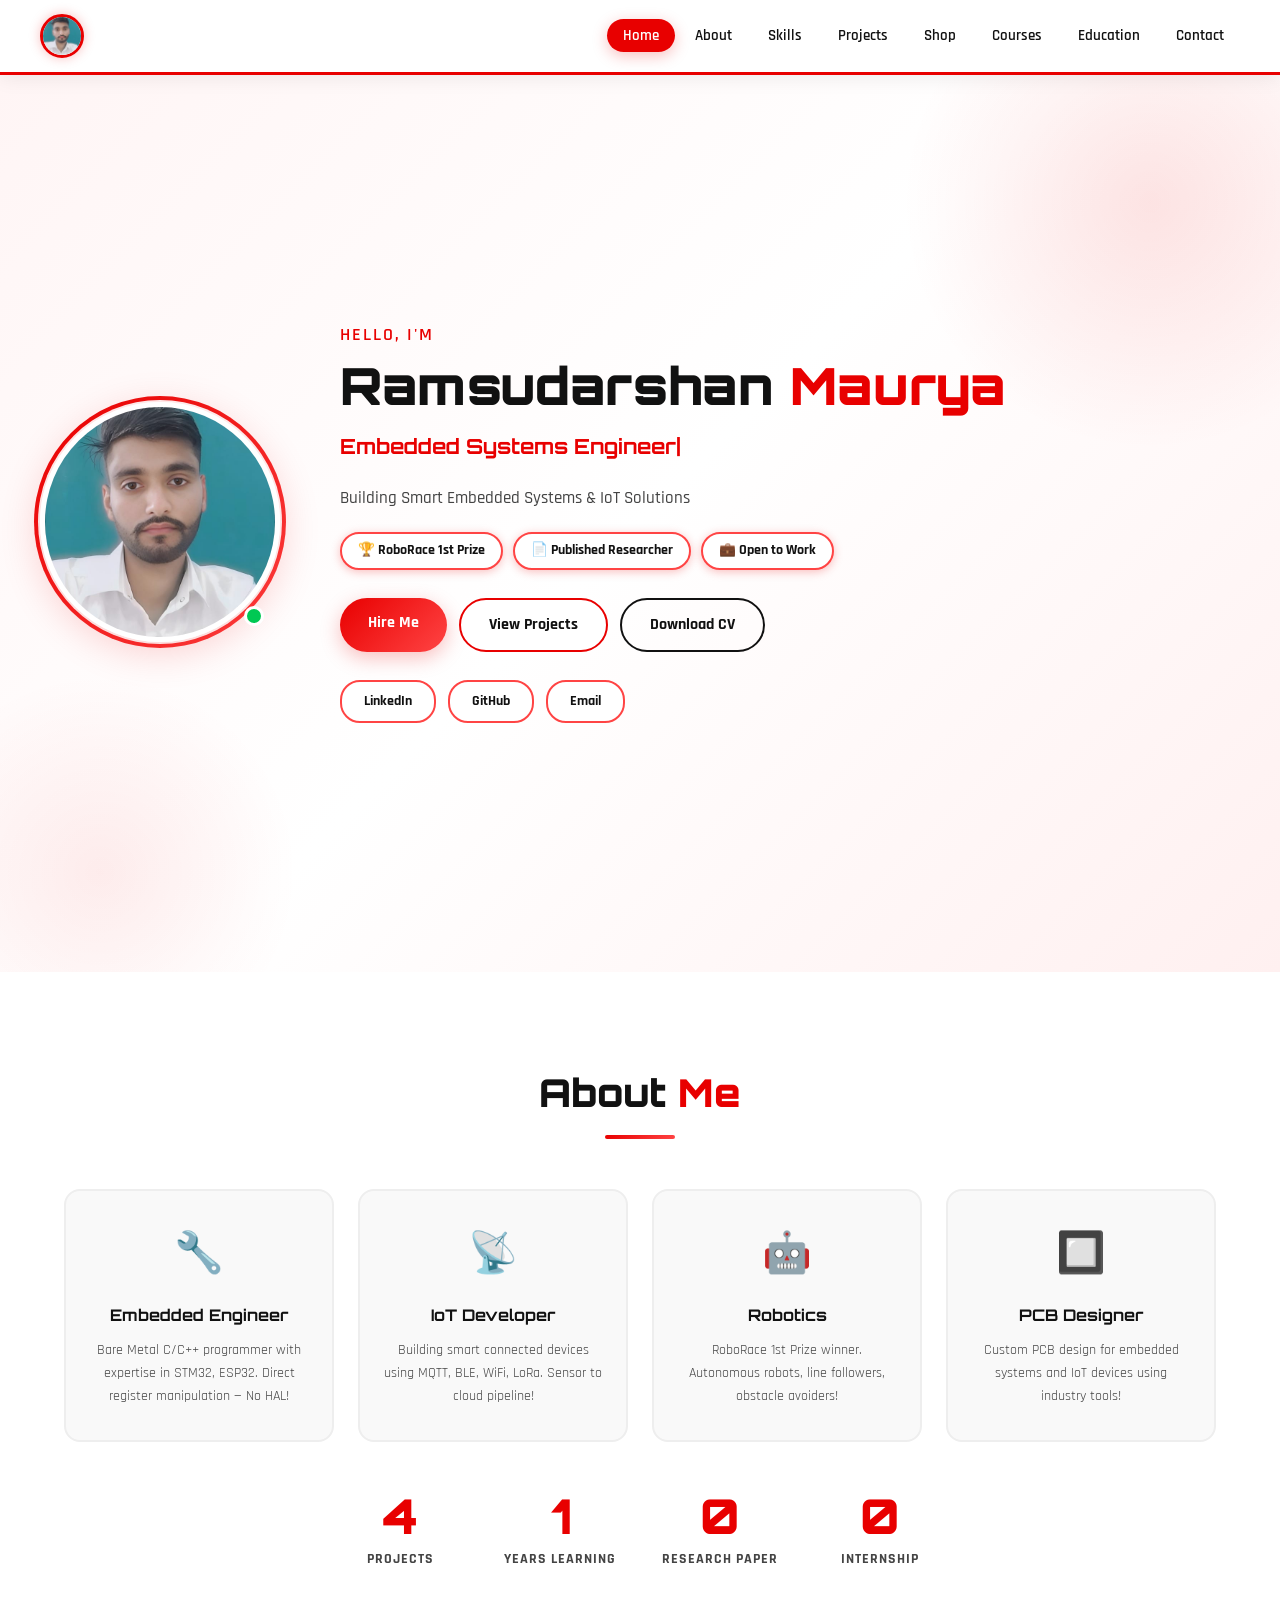
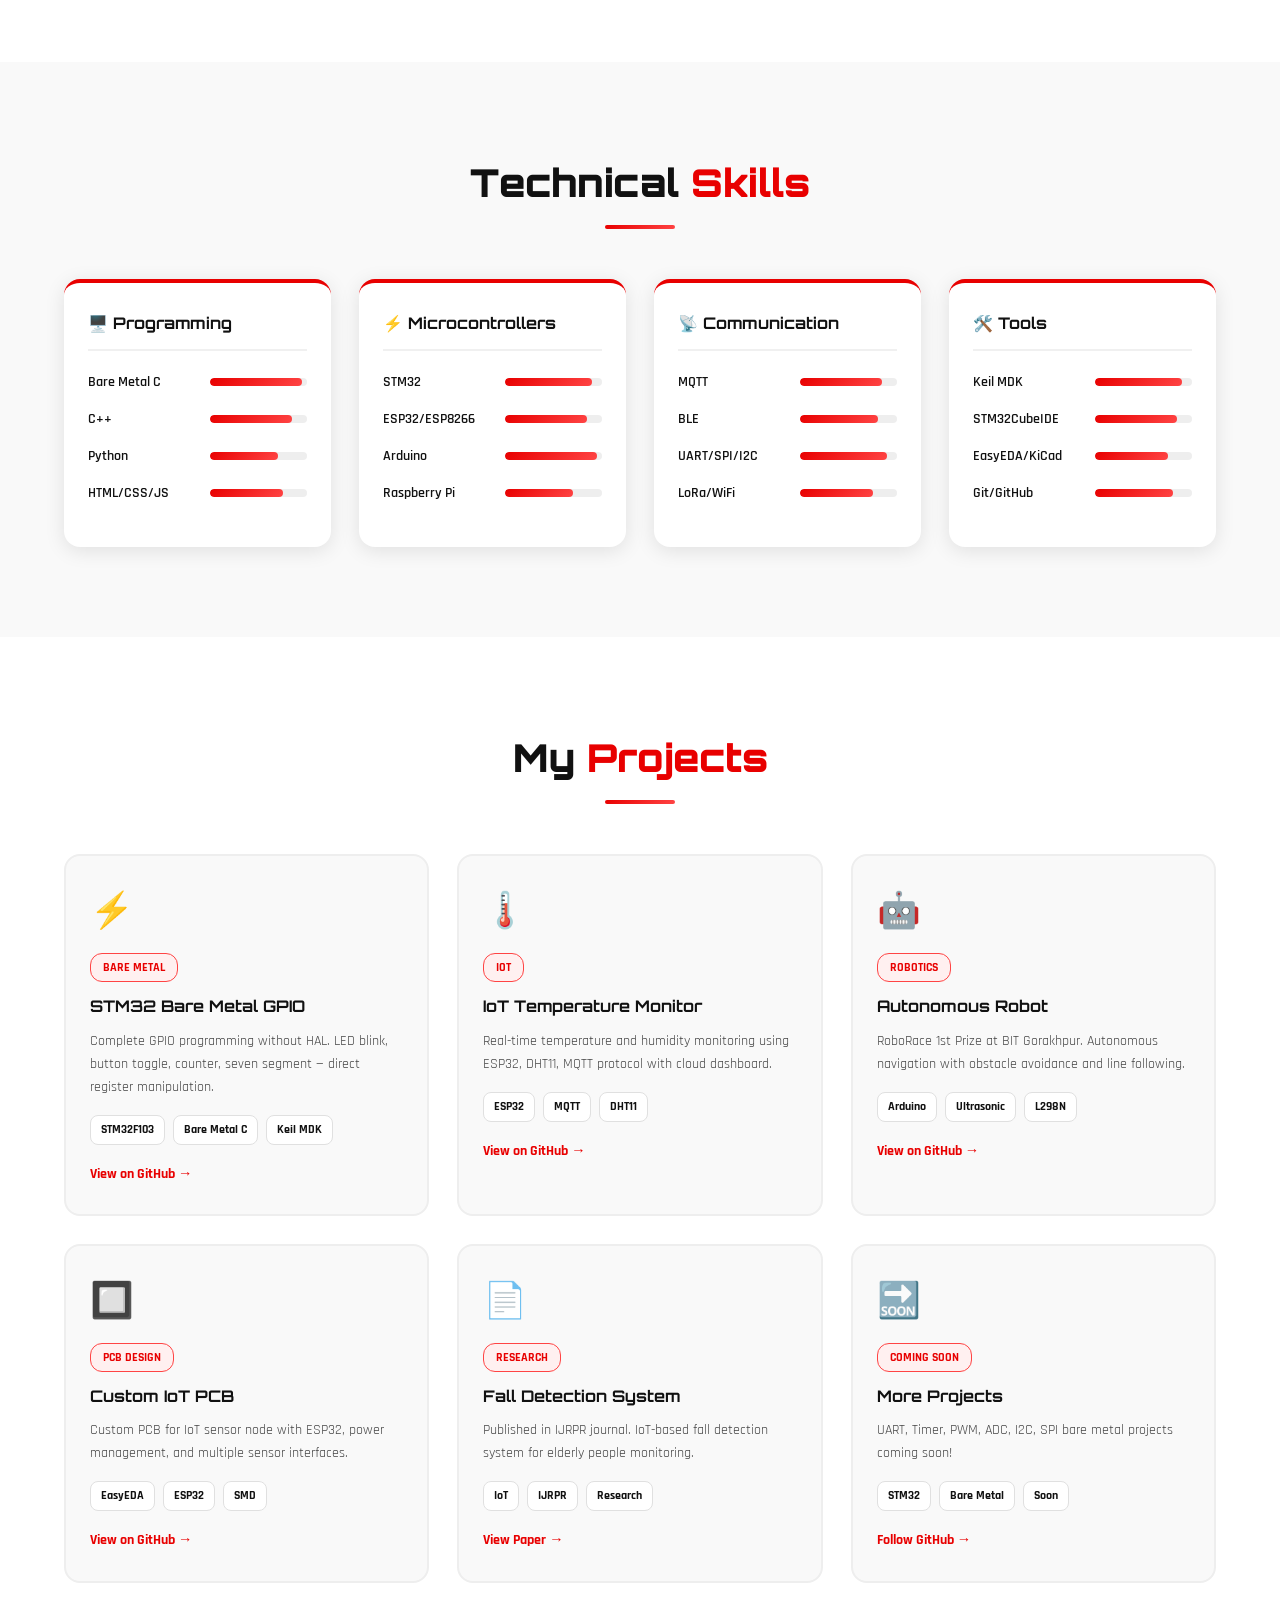
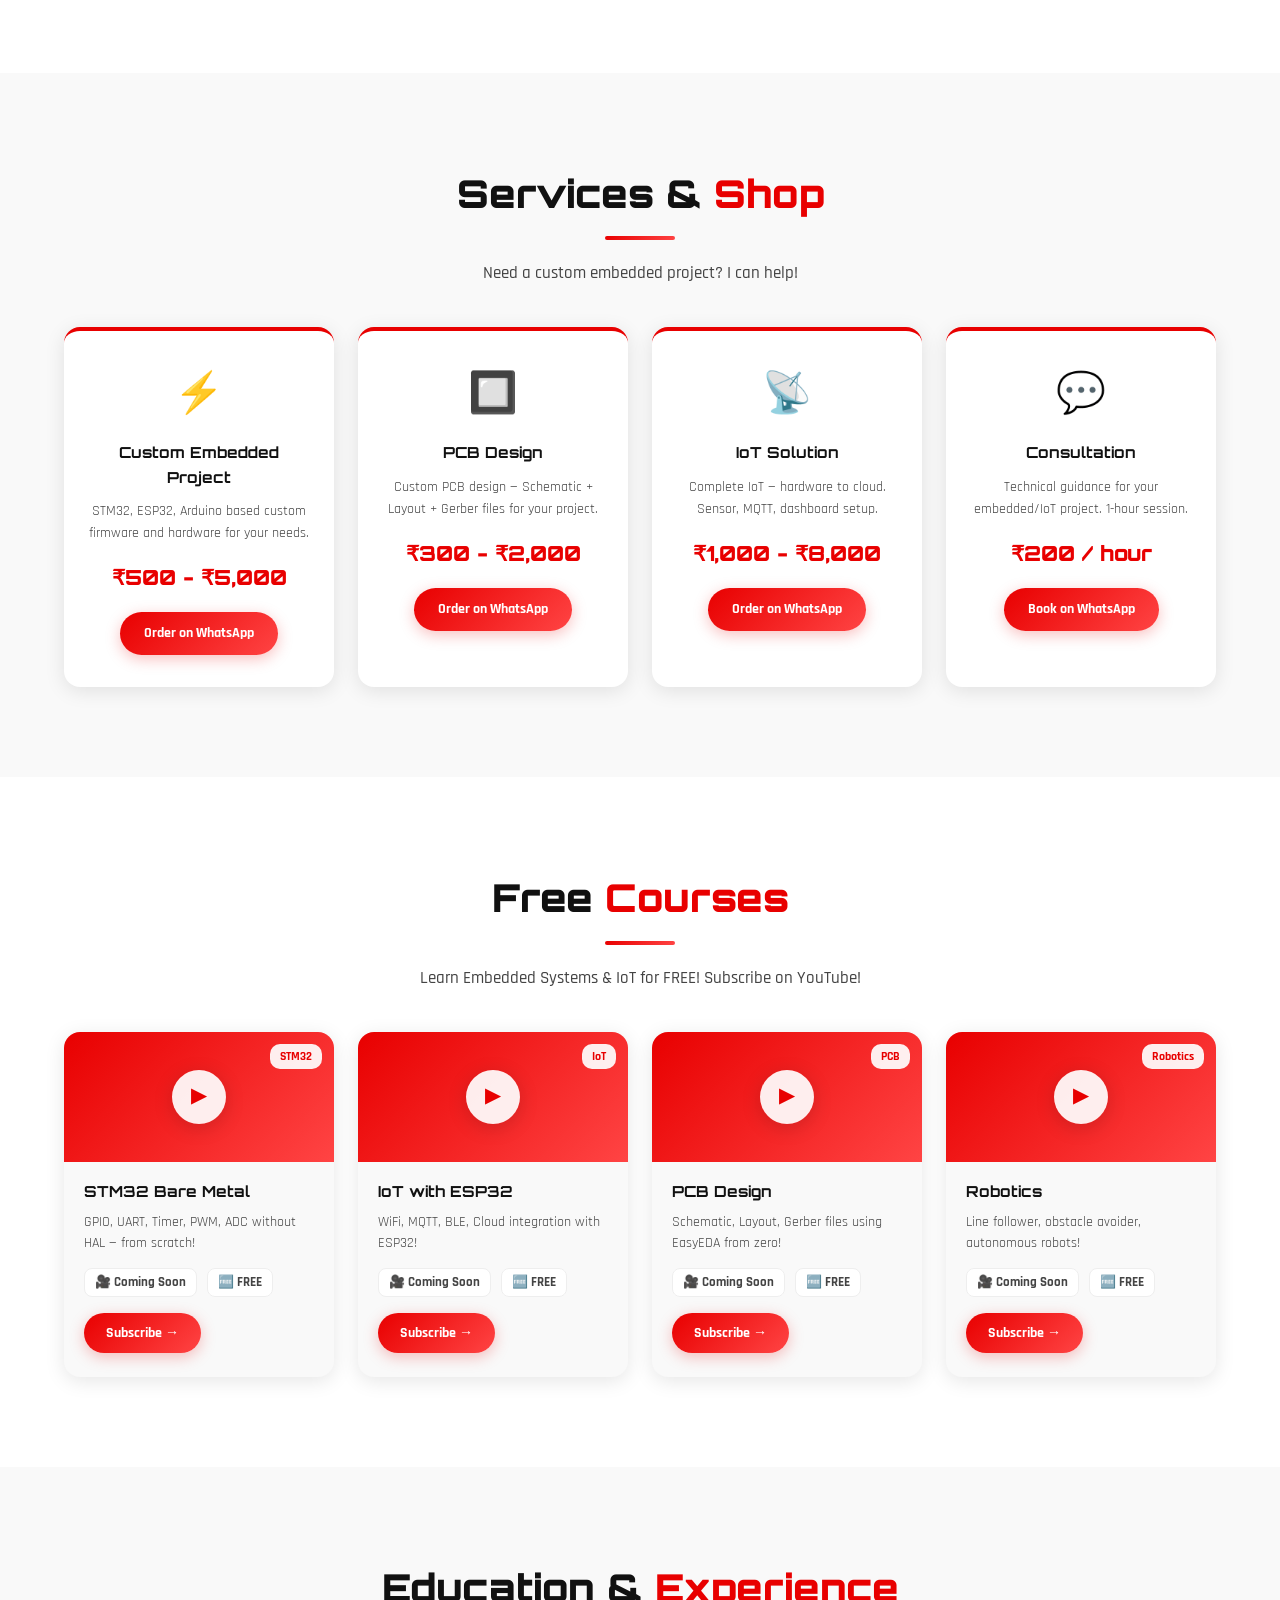
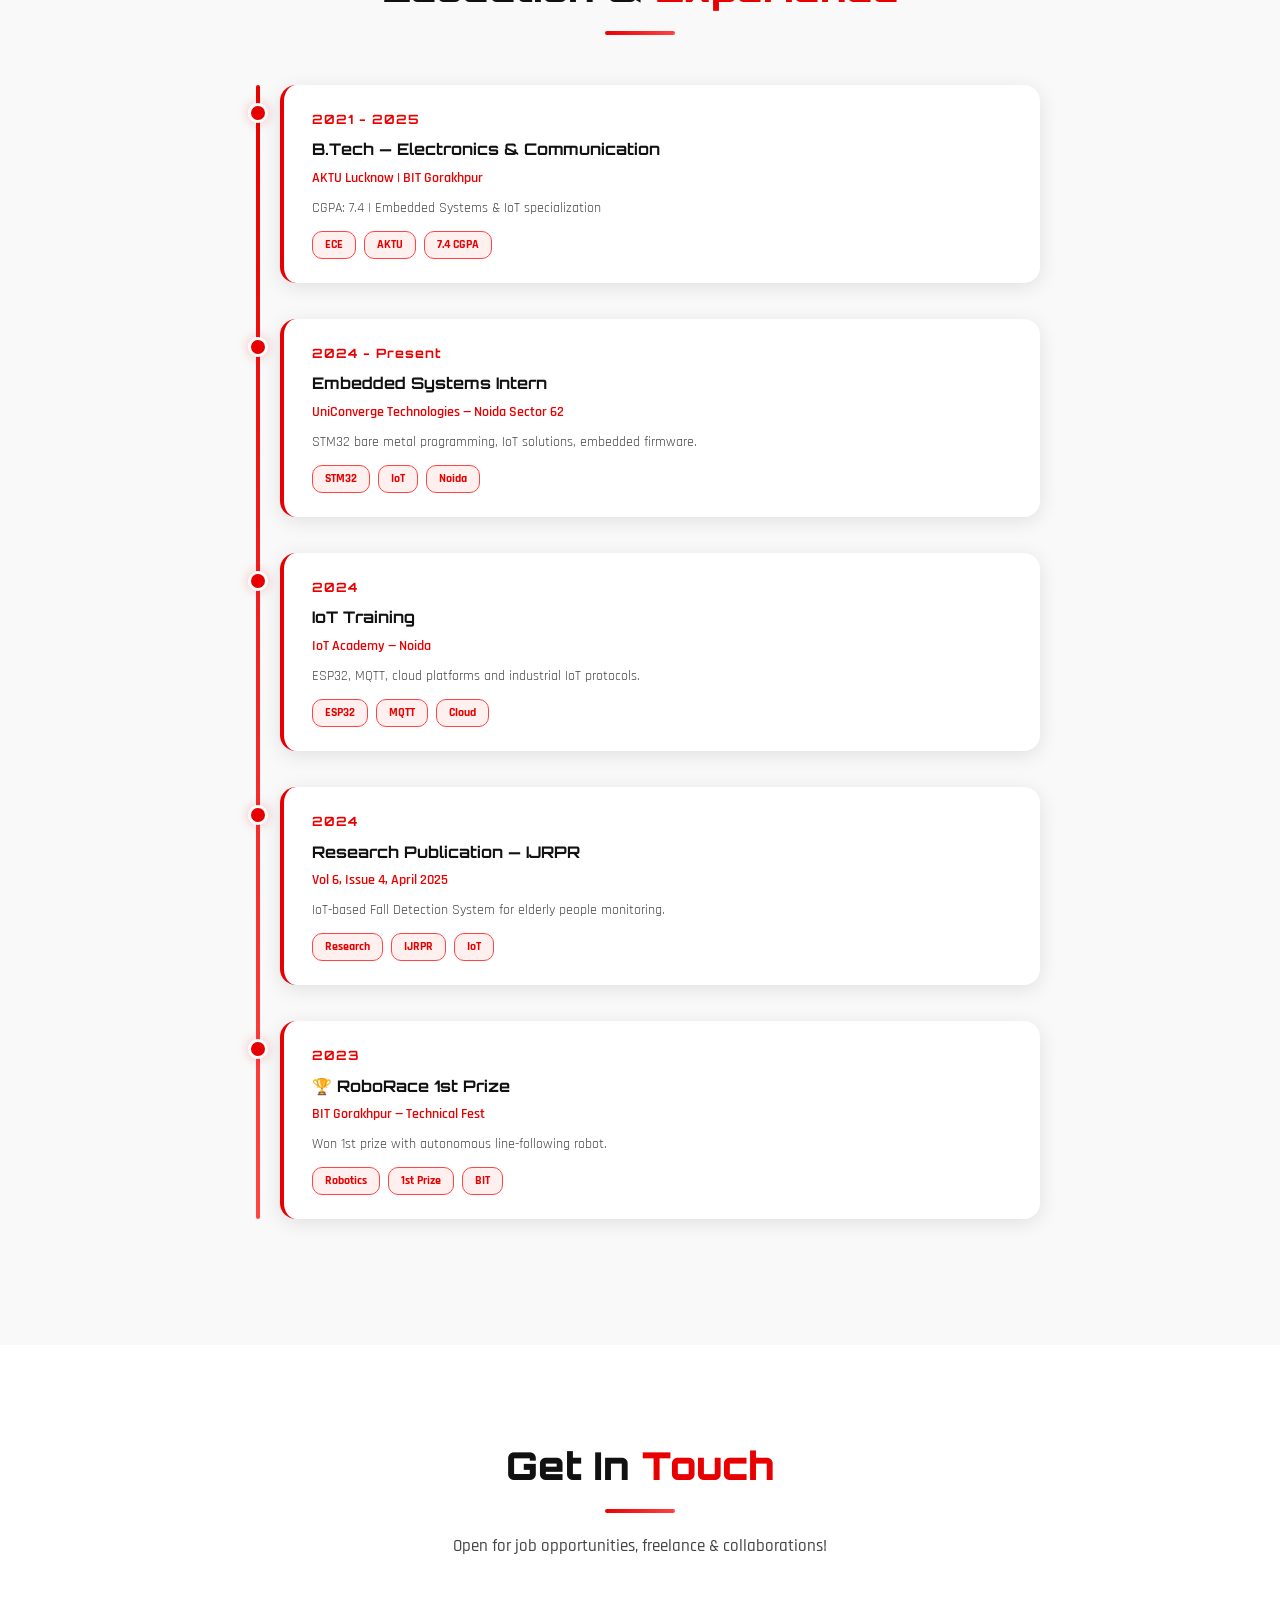
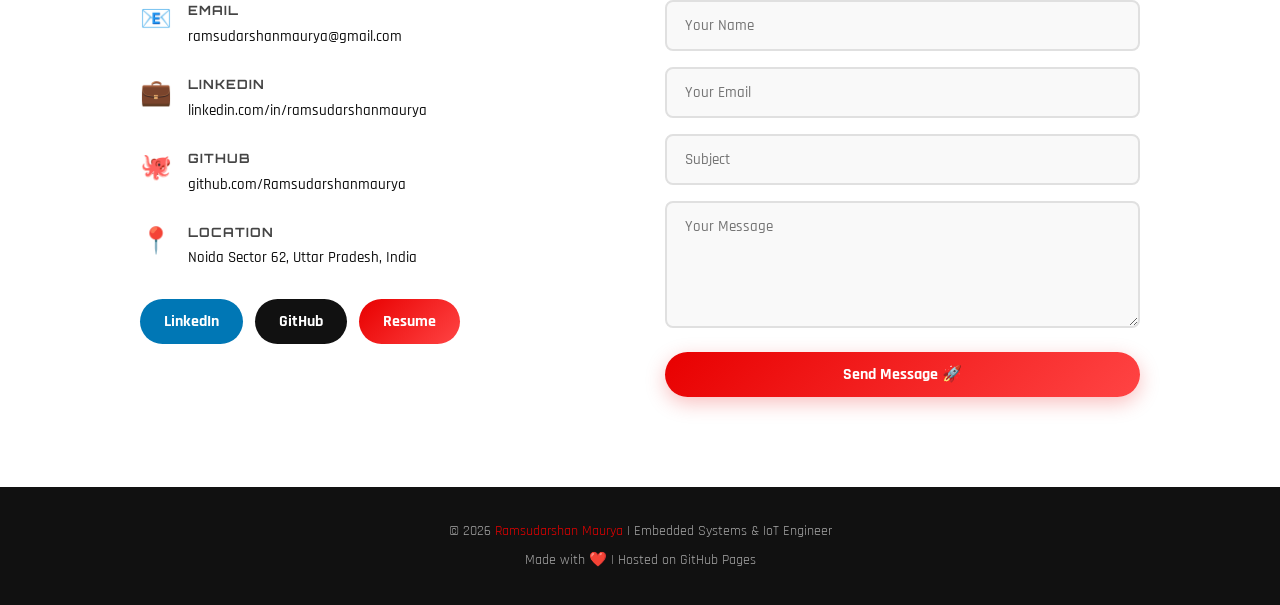
==== index.html @ 1039d040 "website publish" ====
<!DOCTYPE html>
<html lang="en">
<head>
    <meta charset="UTF-8">
    <meta name="viewport" content="width=device-width, initial-scale=1.0">
    <title>Ramsudarshan Maurya | Embedded Systems & IoT Engineer</title>
    <link rel="stylesheet" href="style.css">
    <link href="https://fonts.googleapis.com/css2?family=Orbitron:wght@400;700;900&family=Rajdhani:wght@300;400;500;600;700&display=swap" rel="stylesheet">
</head>
<body>

    <!-- NAVIGATION -->
    <nav class="navbar" id="navbar">
        <img src="profile.jpeg" alt="Logo" class="nav-logo-img">
        <ul class="nav-links" id="navLinks">
            <li><a href="#hero">Home</a></li>
            <li><a href="#about">About</a></li>
            <li><a href="#skills">Skills</a></li>
            <li><a href="#projects">Projects</a></li>
            <li><a href="#shop">Shop</a></li>
            <li><a href="#courses">Courses</a></li>
            <li><a href="#education">Education</a></li>
            <li><a href="#contact">Contact</a></li>
        </ul>
        <div class="hamburger" id="hamburger">
            <span></span><span></span><span></span>
        </div>
    </nav>

    <!-- HERO SECTION -->
    <section class="hero" id="hero">
        <div class="hero-content">
            <div class="hero-photo-wrapper">
                <div class="photo-ring"></div>
                <img src="profile.jpeg" alt="Ramsudarshan Maurya" class="hero-photo">
                <div class="status-dot"></div>
            </div>
            <div class="hero-text">
                <p class="hero-greeting">Hello, I'm</p>
                <h1 class="hero-name">Ramsudarshan <span class="accent">Maurya</span></h1>
                <div class="typewriter-wrapper">
                    <span id="typewriter"></span><span class="cursor">|</span>
                </div>
                <p class="hero-tagline">Building Smart Embedded Systems & IoT Solutions</p>
                <div class="hero-badges">
                    <span class="badge">🏆 RoboRace 1st Prize</span>
                    <span class="badge">📄 Published Researcher</span>
                    <span class="badge">💼 Open to Work</span>
                </div>
                <div class="hero-buttons">
                    <a href="#contact" class="btn btn-primary">Hire Me</a>
                    <a href="#projects" class="btn btn-secondary">View Projects</a>
                    <a href="https://drive.google.com/drive/folders/1SslKdhRWbyK213nZJpzLBBzx7PcJapPm" target="_blank" class="btn btn-outline">Download CV</a>
                </div>
                <div class="hero-socials">
                    <a href="https://linkedin.com/in/ramsudarshanmaurya" target="_blank" class="social-btn">LinkedIn</a>
                    <a href="https://github.com/Ramsudarshanmaurya" target="_blank" class="social-btn">GitHub</a>
                    <a href="mailto:ramsudarshanmaurya@gmail.com" class="social-btn">Email</a>
                </div>
            </div>
        </div>
    </section>

    <!-- ABOUT SECTION -->
    <section class="about" id="about">
        <div class="container">
            <h2 class="section-title">About <span class="accent">Me</span></h2>
            <div class="about-grid">
                <div class="about-card"><div class="about-icon">🔧</div><h3>Embedded Engineer</h3><p>Bare Metal C/C++ programmer with expertise in STM32, ESP32. Direct register manipulation — No HAL!</p></div>
                <div class="about-card"><div class="about-icon">📡</div><h3>IoT Developer</h3><p>Building smart connected devices using MQTT, BLE, WiFi, LoRa. Sensor to cloud pipeline!</p></div>
                <div class="about-card"><div class="about-icon">🤖</div><h3>Robotics</h3><p>RoboRace 1st Prize winner. Autonomous robots, line followers, obstacle avoiders!</p></div>
                <div class="about-card"><div class="about-icon">🔲</div><h3>PCB Designer</h3><p>Custom PCB design for embedded systems and IoT devices using industry tools!</p></div>
            </div>
            <div class="about-stats">
                <div class="stat"><span class="stat-num" data-target="5">0</span><span class="stat-label">Projects</span></div>
                <div class="stat"><span class="stat-num" data-target="2">0</span><span class="stat-label">Years Learning</span></div>
                <div class="stat"><span class="stat-num" data-target="1">0</span><span class="stat-label">Research Paper</span></div>
                <div class="stat"><span class="stat-num" data-target="1">0</span><span class="stat-label">Internship</span></div>
            </div>
        </div>
    </section>

    <!-- SKILLS SECTION -->
    <section class="skills" id="skills">
        <div class="container">
            <h2 class="section-title">Technical <span class="accent">Skills</span></h2>
            <div class="skills-grid">
                <div class="skill-category">
                    <h3>🖥️ Programming</h3>
                    <div class="skill-item"><span>Bare Metal C</span><div class="skill-bar"><div class="skill-fill" data-width="95"></div></div></div>
                    <div class="skill-item"><span>C++</span><div class="skill-bar"><div class="skill-fill" data-width="85"></div></div></div>
                    <div class="skill-item"><span>Python</span><div class="skill-bar"><div class="skill-fill" data-width="70"></div></div></div>
                    <div class="skill-item"><span>HTML/CSS/JS</span><div class="skill-bar"><div class="skill-fill" data-width="75"></div></div></div>
                </div>
                <div class="skill-category">
                    <h3>⚡ Microcontrollers</h3>
                    <div class="skill-item"><span>STM32</span><div class="skill-bar"><div class="skill-fill" data-width="90"></div></div></div>
                    <div class="skill-item"><span>ESP32/ESP8266</span><div class="skill-bar"><div class="skill-fill" data-width="85"></div></div></div>
                    <div class="skill-item"><span>Arduino</span><div class="skill-bar"><div class="skill-fill" data-width="95"></div></div></div>
                    <div class="skill-item"><span>Raspberry Pi</span><div class="skill-bar"><div class="skill-fill" data-width="70"></div></div></div>
                </div>
                <div class="skill-category">
                    <h3>📡 Communication</h3>
                    <div class="skill-item"><span>MQTT</span><div class="skill-bar"><div class="skill-fill" data-width="85"></div></div></div>
                    <div class="skill-item"><span>BLE</span><div class="skill-bar"><div class="skill-fill" data-width="80"></div></div></div>
                    <div class="skill-item"><span>UART/SPI/I2C</span><div class="skill-bar"><div class="skill-fill" data-width="90"></div></div></div>
                    <div class="skill-item"><span>LoRa/WiFi</span><div class="skill-bar"><div class="skill-fill" data-width="75"></div></div></div>
                </div>
                <div class="skill-category">
                    <h3>🛠️ Tools</h3>
                    <div class="skill-item"><span>Keil MDK</span><div class="skill-bar"><div class="skill-fill" data-width="90"></div></div></div>
                    <div class="skill-item"><span>STM32CubeIDE</span><div class="skill-bar"><div class="skill-fill" data-width="85"></div></div></div>
                    <div class="skill-item"><span>EasyEDA/KiCad</span><div class="skill-bar"><div class="skill-fill" data-width="75"></div></div></div>
                    <div class="skill-item"><span>Git/GitHub</span><div class="skill-bar"><div class="skill-fill" data-width="80"></div></div></div>
                </div>
            </div>
        </div>
    </section>

    <!-- PROJECTS SECTION -->
    <section class="projects" id="projects">
        <div class="container">
            <h2 class="section-title">My <span class="accent">Projects</span></h2>
            <div class="projects-grid">
                <div class="project-card">
                    <div class="project-icon">⚡</div>
                    <div class="project-tag">Bare Metal</div>
                    <h3>STM32 Bare Metal GPIO</h3>
                    <p>Complete GPIO programming without HAL. LED blink, button toggle, counter, seven segment — direct register manipulation.</p>
                    <div class="project-tech"><span>STM32F103</span><span>Bare Metal C</span><span>Keil MDK</span></div>
                    <a href="https://github.com/Ramsudarshanmaurya/STM32_Bare_Metal" target="_blank" class="project-link">View on GitHub →</a>
                </div>
                <div class="project-card">
                    <div class="project-icon">🌡️</div>
                    <div class="project-tag">IoT</div>
                    <h3>IoT Temperature Monitor</h3>
                    <p>Real-time temperature and humidity monitoring using ESP32, DHT11, MQTT protocol with cloud dashboard.</p>
                    <div class="project-tech"><span>ESP32</span><span>MQTT</span><span>DHT11</span></div>
                    <a href="https://github.com/Ramsudarshanmaurya" target="_blank" class="project-link">View on GitHub →</a>
                </div>
                <div class="project-card">
                    <div class="project-icon">🤖</div>
                    <div class="project-tag">Robotics</div>
                    <h3>Autonomous Robot</h3>
                    <p>RoboRace 1st Prize at BIT Gorakhpur. Autonomous navigation with obstacle avoidance and line following.</p>
                    <div class="project-tech"><span>Arduino</span><span>Ultrasonic</span><span>L298N</span></div>
                    <a href="https://github.com/Ramsudarshanmaurya" target="_blank" class="project-link">View on GitHub →</a>
                </div>
                <div class="project-card">
                    <div class="project-icon">🔲</div>
                    <div class="project-tag">PCB Design</div>
                    <h3>Custom IoT PCB</h3>
                    <p>Custom PCB for IoT sensor node with ESP32, power management, and multiple sensor interfaces.</p>
                    <div class="project-tech"><span>EasyEDA</span><span>ESP32</span><span>SMD</span></div>
                    <a href="https://github.com/Ramsudarshanmaurya" target="_blank" class="project-link">View on GitHub →</a>
                </div>
                <div class="project-card">
                    <div class="project-icon">📄</div>
                    <div class="project-tag">Research</div>
                    <h3>Fall Detection System</h3>
                    <p>Published in IJRPR journal. IoT-based fall detection system for elderly people monitoring.</p>
                    <div class="project-tech"><span>IoT</span><span>IJRPR</span><span>Research</span></div>
                    <a href="https://github.com/Ramsudarshanmaurya" target="_blank" class="project-link">View Paper →</a>
                </div>
                <div class="project-card coming">
                    <div class="project-icon">🔜</div>
                    <div class="project-tag">Coming Soon</div>
                    <h3>More Projects</h3>
                    <p>UART, Timer, PWM, ADC, I2C, SPI bare metal projects coming soon!</p>
                    <div class="project-tech"><span>STM32</span><span>Bare Metal</span><span>Soon</span></div>
                    <a href="https://github.com/Ramsudarshanmaurya" target="_blank" class="project-link">Follow GitHub →</a>
                </div>
            </div>
        </div>
    </section>

    <!-- SHOP SECTION -->
    <section class="shop" id="shop">
        <div class="container">
            <h2 class="section-title">Services & <span class="accent">Shop</span></h2>
            <p class="section-sub">Need a custom embedded project? I can help!</p>
            <div class="shop-grid">
                <div class="shop-card">
                    <div class="shop-icon">⚡</div>
                    <h3>Custom Embedded Project</h3>
                    <p>STM32, ESP32, Arduino based custom firmware and hardware for your needs.</p>
                    <div class="shop-price">₹500 - ₹5,000</div>
                    <a href="https://wa.me/919999999999?text=Hi! I need a custom embedded project" target="_blank" class="btn btn-shop">Order on WhatsApp</a>
                </div>
                <div class="shop-card">
                    <div class="shop-icon">🔲</div>
                    <h3>PCB Design</h3>
                    <p>Custom PCB design — Schematic + Layout + Gerber files for your project.</p>
                    <div class="shop-price">₹300 - ₹2,000</div>
                    <a href="https://wa.me/919999999999?text=Hi! I need PCB design" target="_blank" class="btn btn-shop">Order on WhatsApp</a>
                </div>
                <div class="shop-card">
                    <div class="shop-icon">📡</div>
                    <h3>IoT Solution</h3>
                    <p>Complete IoT — hardware to cloud. Sensor, MQTT, dashboard setup.</p>
                    <div class="shop-price">₹1,000 - ₹8,000</div>
                    <a href="https://wa.me/919999999999?text=Hi! I need IoT solution" target="_blank" class="btn btn-shop">Order on WhatsApp</a>
                </div>
                <div class="shop-card">
                    <div class="shop-icon">💬</div>
                    <h3>Consultation</h3>
                    <p>Technical guidance for your embedded/IoT project. 1-hour session.</p>
                    <div class="shop-price">₹200 / hour</div>
                    <a href="https://wa.me/919999999999?text=Hi! I need consultation" target="_blank" class="btn btn-shop">Book on WhatsApp</a>
                </div>
            </div>
        </div>
    </section>

    <!-- COURSES SECTION -->
    <section class="courses" id="courses">
        <div class="container">
            <h2 class="section-title">Free <span class="accent">Courses</span></h2>
            <p class="section-sub">Learn Embedded Systems & IoT for FREE! Subscribe on YouTube!</p>
            <div class="courses-grid">
                <div class="course-card">
                    <div class="course-thumb"><div class="play-btn">▶</div><div class="course-label">STM32</div></div>
                    <h3>STM32 Bare Metal</h3>
                    <p>GPIO, UART, Timer, PWM, ADC without HAL — from scratch!</p>
                    <div class="course-meta"><span>🎥 Coming Soon</span><span>🆓 FREE</span></div>
                    <a href="https://www.youtube.com/@Er.RamsudarshanMaurya" target="_blank" class="btn btn-course">Subscribe →</a>
                </div>
                <div class="course-card">
                    <div class="course-thumb"><div class="play-btn">▶</div><div class="course-label">IoT</div></div>
                    <h3>IoT with ESP32</h3>
                    <p>WiFi, MQTT, BLE, Cloud integration with ESP32!</p>
                    <div class="course-meta"><span>🎥 Coming Soon</span><span>🆓 FREE</span></div>
                    <a href="https://www.youtube.com/@Er.RamsudarshanMaurya" target="_blank" class="btn btn-course">Subscribe →</a>
                </div>
                <div class="course-card">
                    <div class="course-thumb"><div class="play-btn">▶</div><div class="course-label">PCB</div></div>
                    <h3>PCB Design</h3>
                    <p>Schematic, Layout, Gerber files using EasyEDA from zero!</p>
                    <div class="course-meta"><span>🎥 Coming Soon</span><span>🆓 FREE</span></div>
                    <a href="https://www.youtube.com/@Er.RamsudarshanMaurya" target="_blank" class="btn btn-course">Subscribe →</a>
                </div>
                <div class="course-card">
                    <div class="course-thumb"><div class="play-btn">▶</div><div class="course-label">Robotics</div></div>
                    <h3>Robotics</h3>
                    <p>Line follower, obstacle avoider, autonomous robots!</p>
                    <div class="course-meta"><span>🎥 Coming Soon</span><span>🆓 FREE</span></div>
                    <a href="https://www.youtube.com/@Er.RamsudarshanMaurya" target="_blank" class="btn btn-course">Subscribe →</a>
                </div>
            </div>
        </div>
    </section>

    <!-- EDUCATION SECTION -->
    <section class="education" id="education">
        <div class="container">
            <h2 class="section-title">Education & <span class="accent">Experience</span></h2>
            <div class="timeline">
                <div class="timeline-item">
                    <div class="timeline-dot"></div>
                    <div class="timeline-content">
                        <div class="timeline-year">2021 - 2025</div>
                        <h3>B.Tech — Electronics & Communication</h3>
                        <h4>AKTU Lucknow | BIT Gorakhpur</h4>
                        <p>CGPA: 7.4 | Embedded Systems & IoT specialization</p>
                        <div class="timeline-tags"><span>ECE</span><span>AKTU</span><span>7.4 CGPA</span></div>
                    </div>
                </div>
                <div class="timeline-item">
                    <div class="timeline-dot"></div>
                    <div class="timeline-content">
                        <div class="timeline-year">2024 - Present</div>
                        <h3>Embedded Systems Intern</h3>
                        <h4>UniConverge Technologies — Noida Sector 62</h4>
                        <p>STM32 bare metal programming, IoT solutions, embedded firmware.</p>
                        <div class="timeline-tags"><span>STM32</span><span>IoT</span><span>Noida</span></div>
                    </div>
                </div>
                <div class="timeline-item">
                    <div class="timeline-dot"></div>
                    <div class="timeline-content">
                        <div class="timeline-year">2024</div>
                        <h3>IoT Training</h3>
                        <h4>IoT Academy — Noida</h4>
                        <p>ESP32, MQTT, cloud platforms and industrial IoT protocols.</p>
                        <div class="timeline-tags"><span>ESP32</span><span>MQTT</span><span>Cloud</span></div>
                    </div>
                </div>
                <div class="timeline-item">
                    <div class="timeline-dot"></div>
                    <div class="timeline-content">
                        <div class="timeline-year">2024</div>
                        <h3>Research Publication — IJRPR</h3>
                        <h4>Vol 6, Issue 4, April 2025</h4>
                        <p>IoT-based Fall Detection System for elderly people monitoring.</p>
                        <div class="timeline-tags"><span>Research</span><span>IJRPR</span><span>IoT</span></div>
                    </div>
                </div>
                <div class="timeline-item">
                    <div class="timeline-dot"></div>
                    <div class="timeline-content">
                        <div class="timeline-year">2023</div>
                        <h3>🏆 RoboRace 1st Prize</h3>
                        <h4>BIT Gorakhpur — Technical Fest</h4>
                        <p>Won 1st prize with autonomous line-following robot.</p>
                        <div class="timeline-tags"><span>Robotics</span><span>1st Prize</span><span>BIT</span></div>
                    </div>
                </div>
            </div>
        </div>
    </section>

    <!-- CONTACT SECTION -->
    <section class="contact" id="contact">
        <div class="container">
            <h2 class="section-title">Get In <span class="accent">Touch</span></h2>
            <p class="section-sub">Open for job opportunities, freelance & collaborations!</p>
            <div class="contact-grid">
                <div class="contact-info">
                    <div class="contact-item"><span class="contact-icon">📧</span><div><h4>Email</h4><a href="mailto:ramsudarshanmaurya@gmail.com">ramsudarshanmaurya@gmail.com</a></div></div>
                    <div class="contact-item"><span class="contact-icon">💼</span><div><h4>LinkedIn</h4><a href="https://linkedin.com/in/ramsudarshanmaurya" target="_blank">linkedin.com/in/ramsudarshanmaurya</a></div></div>
                    <div class="contact-item"><span class="contact-icon">🐙</span><div><h4>GitHub</h4><a href="https://github.com/Ramsudarshanmaurya" target="_blank">github.com/Ramsudarshanmaurya</a></div></div>
                    <div class="contact-item"><span class="contact-icon">📍</span><div><h4>Location</h4><p>Noida Sector 62, Uttar Pradesh, India</p></div></div>
                    <div class="contact-buttons">
                        <a href="https://linkedin.com/in/ramsudarshanmaurya" target="_blank" class="btn btn-linkedin">LinkedIn</a>
                        <a href="https://github.com/Ramsudarshanmaurya" target="_blank" class="btn btn-github-c">GitHub</a>
                        <a href="https://drive.google.com/drive/folders/1SslKdhRWbyK213nZJpzLBBzx7PcJapPm" target="_blank" class="btn btn-resume">Resume</a>
                    </div>
                </div>
                <div class="contact-form">
                    <form id="contactForm">
                        <div class="form-group"><input type="text" placeholder="Your Name" required></div>
                        <div class="form-group"><input type="email" placeholder="Your Email" required></div>
                        <div class="form-group"><input type="text" placeholder="Subject"></div>
                        <div class="form-group"><textarea placeholder="Your Message" rows="5" required></textarea></div>
                        <button type="submit" class="btn btn-primary btn-full">Send Message 🚀</button>
                    </form>
                </div>
            </div>
        </div>
    </section>

    <!-- FOOTER -->
    <footer class="footer">
        <p>© 2025 <span class="accent">Ramsudarshan Maurya</span> | Embedded Systems & IoT Engineer</p>
        <p>Made with ❤️ | Hosted on GitHub Pages</p>
    </footer>

    <script src="script.js"></script>
</body>
</html>
---- style.css ----
/* ============================================
   RAMSUDARSHAN MAURYA — Portfolio CSS
   style.css | RED Theme
   ============================================ */

/* --- CSS VARIABLES --- */
:root {
  --red:        #e80000;
  --red-dark:   #b00000;
  --red-light:  #ff4444;
  --red-pale:   #fff0f0;
  --red-glow:   rgba(232, 0, 0, 0.25);

  --text:       #111111;
  --text-light: #444444;
  --white:      #ffffff;
  --bg:         #f9f9f9;
  --shadow:     rgba(0, 0, 0, 0.10);

  --grad-red: linear-gradient(135deg, #e80000, #ff4444);

  --font-display: 'Orbitron', monospace;
  --font-body:    'Rajdhani', sans-serif;

  --radius:    16px;
  --radius-sm: 8px;
  --transition: 0.3s cubic-bezier(0.4, 0, 0.2, 1);
}

/* --- RESET & BASE --- */
*, *::before, *::after {
  box-sizing: border-box;
  margin: 0;
  padding: 0;
}

html { scroll-behavior: smooth; }

body {
  font-family: var(--font-body);
  background: var(--bg);
  color: var(--text);
  line-height: 1.6;
  overflow-x: hidden;
  padding-top: 72px;
}

a { text-decoration: none; color: inherit; }
ul { list-style: none; }
img { max-width: 100%; display: block; }

.container {
  max-width: 1200px;
  margin: 0 auto;
  padding: 0 24px;
}

::-webkit-scrollbar { width: 6px; }
::-webkit-scrollbar-track { background: #f0f0f0; }
::-webkit-scrollbar-thumb { background: var(--red); border-radius: 10px; }

.accent { color: var(--red); }

/* ============================================
   NAVBAR — FIXED
   ============================================ */
.navbar {
  position: fixed;
  top: 0;
  left: 0;
  right: 0;
  width: 100%;
  z-index: 9999;
  display: flex;
  align-items: center;
  justify-content: space-between;
  padding: 14px 40px;
  background: rgba(255, 255, 255, 0.97);
  -webkit-backdrop-filter: blur(16px);
  backdrop-filter: blur(16px);
  border-bottom: 3px solid var(--red);
  box-shadow: 0 2px 20px rgba(232, 0, 0, 0.12);
  transition: var(--transition);
}

.nav-logo {
  font-family: var(--font-display);
  font-size: 1.5rem;
  font-weight: 900;
  color: var(--text);
  letter-spacing: 2px;
}

.nav-logo-img {
  width: 44px;
  height: 44px;
  border-radius: 50%;
  border: 3px solid var(--red);
  object-fit: cover;
  cursor: pointer;
  transition: var(--transition);
  box-shadow: 0 0 12px var(--red-glow);
}

.nav-logo-img:hover {
  transform: scale(1.1);
  box-shadow: 0 0 20px var(--red-glow);
}

.nav-links {
  display: flex;
  gap: 4px;
  align-items: center;
}

.nav-links a {
  font-family: var(--font-body);
  font-size: 0.95rem;
  font-weight: 600;
  color: var(--text);
  padding: 7px 16px;
  border-radius: 20px;
  transition: var(--transition);
}

.nav-links a:hover {
  background: var(--red);
  color: #fff;
  box-shadow: 0 4px 15px var(--red-glow);
  transform: translateY(-2px);
}

.hamburger {
  display: none;
  flex-direction: column;
  gap: 5px;
  cursor: pointer;
}

.hamburger span {
  display: block;
  width: 26px;
  height: 3px;
  border-radius: 2px;
  background: var(--red);
  transition: var(--transition);
}
.nav-active {
  background: var(--red) !important;
  color: #fff !important;
  box-shadow: 0 4px 15px var(--red-glow);
}

/* ============================================
   HERO
   ============================================ */
.hero {
  min-height: 100vh;
  display: flex;
  align-items: center;
  background: linear-gradient(135deg, #fff5f5 0%, #ffffff 50%, #fff0f0 100%);
  position: relative;
  padding: 60px 40px;
  overflow: hidden;
}

.hero::before {
  content: '';
  position: absolute;
  top: -120px; right: -120px;
  width: 500px; height: 500px;
  border-radius: 50%;
  background: radial-gradient(circle, rgba(232,0,0,0.10), transparent 70%);
  animation: blob1 8s ease-in-out infinite;
}

.hero::after {
  content: '';
  position: absolute;
  bottom: -100px; left: -100px;
  width: 400px; height: 400px;
  border-radius: 50%;
  background: radial-gradient(circle, rgba(232,0,0,0.07), transparent 70%);
  animation: blob2 10s ease-in-out infinite;
}

@keyframes blob1 {
  0%, 100% { transform: translate(0,0) scale(1); }
  50%       { transform: translate(-30px, 30px) scale(1.1); }
}
@keyframes blob2 {
  0%, 100% { transform: translate(0,0) scale(1); }
  50%       { transform: translate(30px,-30px) scale(1.08); }
}

.hero-content {
  display: flex;
  align-items: center;
  gap: 60px;
  max-width: 1200px;
  margin: 0 auto;
  width: 100%;
  position: relative;
  z-index: 1;
}

.hero-photo-wrapper { position: relative; flex-shrink: 0; }

.hero-photo {
  width: 240px; height: 240px;
  border-radius: 50%;
  object-fit: cover;
  border: 5px solid #fff;
  box-shadow: 0 8px 40px rgba(232,0,0,0.2);
  position: relative;
  z-index: 3;
}

.photo-ring {
  position: absolute;
  inset: -6px;
  border-radius: 50%;
  background: var(--grad-red);
  z-index: 0;
  animation: spin-ring 6s linear infinite;
}

.hero-photo-wrapper::before {
  content: '';
  position: absolute;
  inset: -2px;
  border-radius: 50%;
  background: linear-gradient(135deg, #fff5f5, #fff);
  z-index: 1;
}

@keyframes spin-ring {
  from { transform: rotate(0deg); }
  to   { transform: rotate(360deg); }
}

.status-dot {
  position: absolute;
  bottom: 16px; right: 16px;
  width: 20px; height: 20px;
  background: #00c853;
  border-radius: 50%;
  border: 3px solid #fff;
  z-index: 4;
  animation: pulse-dot 2s infinite;
}

@keyframes pulse-dot {
  0%, 100% { box-shadow: 0 0 8px rgba(0,200,83,0.5); }
  50%       { box-shadow: 0 0 20px rgba(0,200,83,0.7); }
}

.hero-text { flex: 1; }

.hero-greeting {
  font-size: 1.1rem;
  font-weight: 600;
  color: var(--red);
  letter-spacing: 2px;
  text-transform: uppercase;
  margin-bottom: 8px;
}

.hero-name {
  font-family: var(--font-display);
  font-size: clamp(2rem, 4vw, 3.2rem);
  font-weight: 900;
  color: var(--text);
  line-height: 1.1;
  margin-bottom: 16px;
}

.typewriter-wrapper {
  font-family: var(--font-display);
  font-size: clamp(1rem, 2vw, 1.3rem);
  font-weight: 700;
  color: var(--red);
  margin-bottom: 14px;
  min-height: 2em;
}

.cursor { color: var(--red); animation: blink 0.8s infinite; }

@keyframes blink {
  0%, 100% { opacity: 1; }
  50%       { opacity: 0; }
}

.hero-tagline {
  font-size: 1.05rem;
  color: var(--text-light);
  margin-bottom: 20px;
  font-weight: 500;
}

.hero-badges {
  display: flex;
  flex-wrap: wrap;
  gap: 10px;
  margin-bottom: 28px;
}

.badge {
  padding: 6px 16px;
  border-radius: 20px;
  font-size: 0.85rem;
  font-weight: 700;
  color: var(--text);
  background: #fff;
  border: 2px solid var(--red-light);
  box-shadow: 0 2px 10px var(--red-glow);
}

.hero-buttons {
  display: flex;
  flex-wrap: wrap;
  gap: 12px;
  margin-bottom: 28px;
}

.btn {
  display: inline-block;
  padding: 12px 28px;
  border-radius: 30px;
  font-family: var(--font-body);
  font-size: 1rem;
  font-weight: 700;
  cursor: pointer;
  transition: var(--transition);
  border: none;
  text-align: center;
}

.btn-primary {
  background: var(--grad-red);
  color: #fff;
  box-shadow: 0 6px 20px var(--red-glow);
}
.btn-primary:hover {
  transform: translateY(-3px);
  box-shadow: 0 10px 30px rgba(232,0,0,0.4);
}

.btn-secondary {
  background: #fff;
  color: var(--text);
  border: 2px solid var(--red);
}
.btn-secondary:hover {
  background: var(--red-pale);
  transform: translateY(-3px);
}

.btn-outline {
  background: transparent;
  color: var(--text);
  border: 2px solid var(--text);
}
.btn-outline:hover {
  background: var(--text);
  color: #fff;
  transform: translateY(-3px);
}

.hero-socials { display: flex; gap: 12px; flex-wrap: wrap; }

.social-btn {
  padding: 8px 22px;
  border-radius: 20px;
  font-weight: 700;
  font-size: 0.9rem;
  background: #fff;
  color: var(--text);
  border: 2px solid var(--red-light);
  transition: var(--transition);
}

.social-btn:hover {
  background: var(--red);
  color: #fff;
  transform: translateY(-3px);
  border-color: var(--red);
}

/* ============================================
   SECTION COMMON
   ============================================ */
section { padding: 90px 0; }

.section-title {
  font-family: var(--font-display);
  font-size: clamp(1.6rem, 3vw, 2.4rem);
  font-weight: 900;
  color: var(--text);
  text-align: center;
  margin-bottom: 50px;
}

.section-title::after {
  content: '';
  display: block;
  width: 70px; height: 4px;
  margin: 12px auto 0;
  border-radius: 2px;
  background: var(--grad-red);
}

.section-sub {
  text-align: center;
  color: var(--text-light);
  font-size: 1.05rem;
  margin-top: -30px;
  margin-bottom: 40px;
  font-weight: 500;
}

/* ============================================
   ABOUT
   ============================================ */
.about { background: #fff; }

.about-grid {
  display: grid;
  grid-template-columns: repeat(auto-fit, minmax(220px, 1fr));
  gap: 24px;
  margin-bottom: 50px;
}

.about-card {
  background: var(--bg);
  border-radius: var(--radius);
  padding: 32px 24px;
  text-align: center;
  border: 2px solid #eee;
  transition: var(--transition);
}

.about-card:hover {
  transform: translateY(-8px);
  border-color: var(--red-light);
  box-shadow: 0 16px 40px var(--red-glow);
  background: #fff;
}

.about-icon { font-size: 2.5rem; margin-bottom: 16px; }

.about-card h3 {
  font-family: var(--font-display);
  font-size: 1rem; font-weight: 700;
  color: var(--text); margin-bottom: 10px;
}

.about-card p { font-size: 0.9rem; color: var(--text-light); line-height: 1.6; }

.about-stats {
  display: flex;
  justify-content: center;
  flex-wrap: wrap;
  gap: 40px;
}

.stat { text-align: center; min-width: 120px; }

.stat-num {
  display: block;
  font-family: var(--font-display);
  font-size: 3rem; font-weight: 900;
  color: var(--red);
  line-height: 1; margin-bottom: 6px;
}

.stat-label {
  font-size: 0.85rem; font-weight: 700;
  color: var(--text-light);
  letter-spacing: 1px; text-transform: uppercase;
}

/* ============================================
   SKILLS
   ============================================ */
.skills { background: var(--bg); }

.skills-grid {
  display: grid;
  grid-template-columns: repeat(auto-fit, minmax(260px, 1fr));
  gap: 28px;
}

.skill-category {
  background: #fff;
  border-radius: var(--radius);
  padding: 28px 24px;
  box-shadow: 0 4px 20px var(--shadow);
  border-top: 4px solid var(--red);
  transition: var(--transition);
}

.skill-category:hover {
  transform: translateY(-6px);
  box-shadow: 0 12px 35px var(--red-glow);
}

.skill-category h3 {
  font-family: var(--font-display);
  font-size: 1rem; font-weight: 700;
  color: var(--text);
  margin-bottom: 20px;
  padding-bottom: 12px;
  border-bottom: 2px solid #f0f0f0;
}

.skill-item { display: flex; align-items: center; gap: 12px; margin-bottom: 14px; }

.skill-item span { min-width: 110px; font-size: 0.9rem; font-weight: 600; color: var(--text); }

.skill-bar { flex: 1; height: 8px; background: #eee; border-radius: 4px; overflow: hidden; }

.skill-fill {
  height: 100%; border-radius: 4px;
  background: var(--grad-red);
  width: 0;
  transition: width 1.5s cubic-bezier(0.4, 0, 0.2, 1);
}

/* ============================================
   PROJECTS
   ============================================ */
.projects { background: #fff; }

.projects-grid {
  display: grid;
  grid-template-columns: repeat(auto-fit, minmax(300px, 1fr));
  gap: 28px;
}

.project-card {
  background: var(--bg);
  border-radius: var(--radius);
  padding: 28px 24px;
  border: 2px solid #eee;
  transition: var(--transition);
  position: relative;
  overflow: hidden;
}

.project-card::after {
  content: '';
  position: absolute;
  bottom: 0; left: 0; right: 0;
  height: 4px;
  background: var(--grad-red);
  transform: scaleX(0);
  transition: var(--transition);
  transform-origin: left;
}

.project-card:hover::after { transform: scaleX(1); }

.project-card:hover {
  transform: translateY(-8px);
  box-shadow: 0 20px 50px var(--red-glow);
  border-color: var(--red-light);
  background: #fff;
}

.project-icon { font-size: 2.2rem; margin-bottom: 12px; }

.project-tag {
  display: inline-block;
  padding: 4px 12px; border-radius: 12px;
  font-size: 0.75rem; font-weight: 700;
  margin-bottom: 12px; text-transform: uppercase;
  background: #fff0f0; color: var(--red);
  border: 1.5px solid var(--red-light);
}

.project-card h3 {
  font-family: var(--font-display);
  font-size: 1rem; font-weight: 700;
  color: var(--text); margin-bottom: 10px;
}

.project-card p { font-size: 0.9rem; color: var(--text-light); line-height: 1.6; margin-bottom: 16px; }

.project-tech { display: flex; flex-wrap: wrap; gap: 8px; margin-bottom: 16px; }

.project-tech span {
  padding: 4px 10px; border-radius: 8px;
  background: #fff; font-size: 0.78rem; font-weight: 700;
  color: var(--text); border: 1.5px solid #e0e0e0;
}

.project-link { font-weight: 700; font-size: 0.9rem; color: var(--red); transition: var(--transition); }
.project-link:hover { letter-spacing: 1px; color: var(--red-dark); }
.project-card.coming { opacity: 0.75; }
.project-card.coming:hover { opacity: 1; }

/* ============================================
   SHOP
   ============================================ */
.shop { background: var(--bg); }

.shop-grid {
  display: grid;
  grid-template-columns: repeat(auto-fit, minmax(240px, 1fr));
  gap: 24px;
}

.shop-card {
  background: #fff; border-radius: var(--radius);
  padding: 32px 24px; text-align: center;
  box-shadow: 0 4px 20px var(--shadow);
  border-top: 4px solid var(--red);
  transition: var(--transition);
}

.shop-card:hover {
  transform: translateY(-8px);
  box-shadow: 0 20px 50px var(--red-glow);
}

.shop-icon { font-size: 2.5rem; margin-bottom: 14px; }

.shop-card h3 {
  font-family: var(--font-display);
  font-size: 0.95rem; font-weight: 700;
  color: var(--text); margin-bottom: 10px;
}

.shop-card p { font-size: 0.88rem; color: var(--text-light); margin-bottom: 16px; line-height: 1.6; }

.shop-price {
  font-family: var(--font-display);
  font-size: 1.3rem; font-weight: 900;
  color: var(--red); margin-bottom: 18px;
}

.btn-shop {
  background: var(--grad-red); color: #fff;
  padding: 10px 24px; border-radius: 24px;
  font-weight: 700; font-size: 0.9rem;
  display: inline-block;
  box-shadow: 0 4px 15px var(--red-glow);
  transition: var(--transition);
}

.btn-shop:hover { transform: translateY(-3px); box-shadow: 0 8px 25px rgba(232,0,0,0.35); }

/* ============================================
   COURSES
   ============================================ */
.courses { background: #fff; }

.courses-grid {
  display: grid;
  grid-template-columns: repeat(auto-fit, minmax(240px, 1fr));
  gap: 24px;
}

.course-card {
  background: var(--bg); border-radius: var(--radius);
  padding: 0 0 24px; overflow: hidden;
  box-shadow: 0 4px 20px var(--shadow);
  transition: var(--transition);
}

.course-card:hover { transform: translateY(-8px); box-shadow: 0 18px 45px var(--red-glow); }

.course-thumb {
  height: 130px; display: flex;
  align-items: center; justify-content: center;
  position: relative; background: var(--grad-red);
}

.play-btn {
  width: 54px; height: 54px; border-radius: 50%;
  background: rgba(255,255,255,0.92);
  display: flex; align-items: center; justify-content: center;
  font-size: 1.3rem; color: var(--red);
  box-shadow: 0 4px 20px rgba(0,0,0,0.15);
  transition: var(--transition); cursor: pointer;
}

.course-card:hover .play-btn { transform: scale(1.15); }

.course-label {
  position: absolute; top: 12px; right: 12px;
  background: rgba(255,255,255,0.92);
  padding: 3px 10px; border-radius: 10px;
  font-size: 0.75rem; font-weight: 700; color: var(--red);
}

.course-card h3 {
  font-family: var(--font-display);
  font-size: 0.95rem; font-weight: 700;
  color: var(--text); margin: 18px 20px 8px;
}

.course-card p { font-size: 0.88rem; color: var(--text-light); margin: 0 20px 14px; line-height: 1.5; }

.course-meta { display: flex; gap: 10px; margin: 0 20px 16px; }

.course-meta span {
  font-size: 0.8rem; font-weight: 700;
  padding: 3px 10px; border-radius: 8px;
  background: #fff; color: var(--text-light); border: 1.5px solid #eee;
}

.btn-course {
  display: inline-block; margin: 0 20px;
  background: var(--grad-red); color: #fff;
  padding: 9px 22px; border-radius: 20px;
  font-weight: 700; font-size: 0.88rem;
  transition: var(--transition);
  box-shadow: 0 4px 15px var(--red-glow);
}

.btn-course:hover { transform: translateY(-3px); box-shadow: 0 8px 25px rgba(232,0,0,0.35); }

/* ============================================
   EDUCATION / TIMELINE
   ============================================ */
.education { background: var(--bg); }

.timeline { position: relative; max-width: 800px; margin: 0 auto; padding-left: 40px; }

.timeline::before {
  content: '';
  position: absolute; left: 16px; top: 0; bottom: 0;
  width: 4px; border-radius: 2px; background: var(--grad-red);
}

.timeline-item { position: relative; margin-bottom: 36px; }

.timeline-dot {
  position: absolute; left: -32px; top: 18px;
  width: 20px; height: 20px; border-radius: 50%;
  background: var(--red); border: 3px solid #fff;
  box-shadow: 0 0 12px var(--red-glow);
}

.timeline-content {
  background: #fff; border-radius: var(--radius);
  padding: 24px 28px;
  box-shadow: 0 4px 20px var(--shadow);
  border-left: 4px solid var(--red);
  transition: var(--transition);
}

.timeline-content:hover { transform: translateX(8px); box-shadow: 0 10px 35px var(--red-glow); }

.timeline-year {
  font-family: var(--font-display);
  font-size: 0.8rem; font-weight: 700;
  color: var(--red); letter-spacing: 1px; margin-bottom: 8px;
}

.timeline-content h3 {
  font-family: var(--font-display);
  font-size: 1rem; font-weight: 700; color: var(--text); margin-bottom: 4px;
}

.timeline-content h4 { font-size: 0.9rem; font-weight: 600; color: var(--red); margin-bottom: 8px; }

.timeline-content p { font-size: 0.88rem; color: var(--text-light); margin-bottom: 12px; line-height: 1.5; }

.timeline-tags { display: flex; flex-wrap: wrap; gap: 8px; }

.timeline-tags span {
  padding: 3px 12px; border-radius: 10px;
  font-size: 0.78rem; font-weight: 700;
  background: #fff0f0; color: var(--red);
  border: 1.5px solid var(--red-light);
}

/* ============================================
   CONTACT
   ============================================ */
.contact { background: #fff; }

.contact-grid {
  display: grid; grid-template-columns: 1fr 1fr;
  gap: 50px; max-width: 1000px; margin: 0 auto;
}

.contact-item { display: flex; align-items: flex-start; gap: 16px; margin-bottom: 24px; }

.contact-icon { font-size: 1.6rem; flex-shrink: 0; }

.contact-item h4 {
  font-family: var(--font-display);
  font-size: 0.8rem; font-weight: 700;
  color: var(--text-light); margin-bottom: 4px;
  letter-spacing: 1px; text-transform: uppercase;
}

.contact-item a, .contact-item p {
  font-size: 0.95rem; font-weight: 500;
  color: var(--text); word-break: break-word; transition: var(--transition);
}

.contact-item a:hover { color: var(--red); }

.contact-buttons { display: flex; flex-wrap: wrap; gap: 12px; margin-top: 28px; }

.btn-linkedin { background: #0077b5; color: #fff; padding: 10px 24px; border-radius: 24px; font-weight: 700; transition: var(--transition); }
.btn-github-c { background: #111; color: #fff; padding: 10px 24px; border-radius: 24px; font-weight: 700; transition: var(--transition); }
.btn-resume   { background: var(--grad-red); color: #fff; padding: 10px 24px; border-radius: 24px; font-weight: 700; transition: var(--transition); }

.btn-linkedin:hover, .btn-github-c:hover, .btn-resume:hover {
  transform: translateY(-3px); box-shadow: 0 8px 25px rgba(0,0,0,0.2);
}

.contact-form form { display: flex; flex-direction: column; gap: 16px; }

.form-group input, .form-group textarea {
  width: 100%; padding: 14px 18px;
  border-radius: var(--radius-sm);
  border: 2px solid #e0e0e0;
  font-family: var(--font-body); font-size: 0.95rem; font-weight: 500;
  color: var(--text); background: var(--bg);
  transition: var(--transition); resize: vertical; outline: none;
}

.form-group input:focus, .form-group textarea:focus {
  border-color: var(--red); background: #fff;
  box-shadow: 0 0 0 4px rgba(232,0,0,0.08);
}

.btn-full { width: 100%; }

/* ============================================
   FOOTER
   ============================================ */
.footer {
  background: #111; color: #aaa;
  text-align: center; padding: 30px 20px;
  font-size: 0.9rem; line-height: 2;
}

.footer .accent { color: var(--red); }

/* ============================================
   FADE-IN ANIMATIONS
   ============================================ */
.fade-in {
  opacity: 0; transform: translateY(30px);
  transition: opacity 0.7s ease, transform 0.7s ease;
}

.fade-in.visible { opacity: 1; transform: translateY(0); }

.fade-in:nth-child(1) { transition-delay: 0.1s; }
.fade-in:nth-child(2) { transition-delay: 0.2s; }
.fade-in:nth-child(3) { transition-delay: 0.3s; }
.fade-in:nth-child(4) { transition-delay: 0.4s; }
.fade-in:nth-child(5) { transition-delay: 0.5s; }
.fade-in:nth-child(6) { transition-delay: 0.6s; }

/* ============================================
   RESPONSIVE
   ============================================ */
@media (max-width: 900px) {
  .navbar { padding: 14px 20px; }

  .nav-links {
    display: none;
    position: absolute; top: 100%; left: 0; right: 0;
    background: rgba(255,255,255,0.98);
    flex-direction: column; padding: 20px; gap: 8px;
    border-bottom: 3px solid var(--red);
    box-shadow: 0 8px 30px rgba(0,0,0,0.1);
  }

  .nav-links.active { display: flex; }
  .hamburger { display: flex; }

  .hero { padding: 60px 20px; }

  .hero-content { flex-direction: column; text-align: center; gap: 36px; }

  .hero-badges, .hero-buttons, .hero-socials { justify-content: center; }

  .hero-photo { width: 180px; height: 180px; }

  .contact-grid { grid-template-columns: 1fr; gap: 30px; }

  .timeline { padding-left: 30px; }
  .timeline-dot { left: -24px; }
}

@media (max-width: 480px) {
  .hero-name { font-size: 1.8rem; }
  .section-title { font-size: 1.4rem; }
  .projects-grid { grid-template-columns: 1fr; }
  .shop-grid { grid-template-columns: 1fr; }
  .courses-grid { grid-template-columns: 1fr; }
  .about-grid { grid-template-columns: 1fr 1fr; }
}
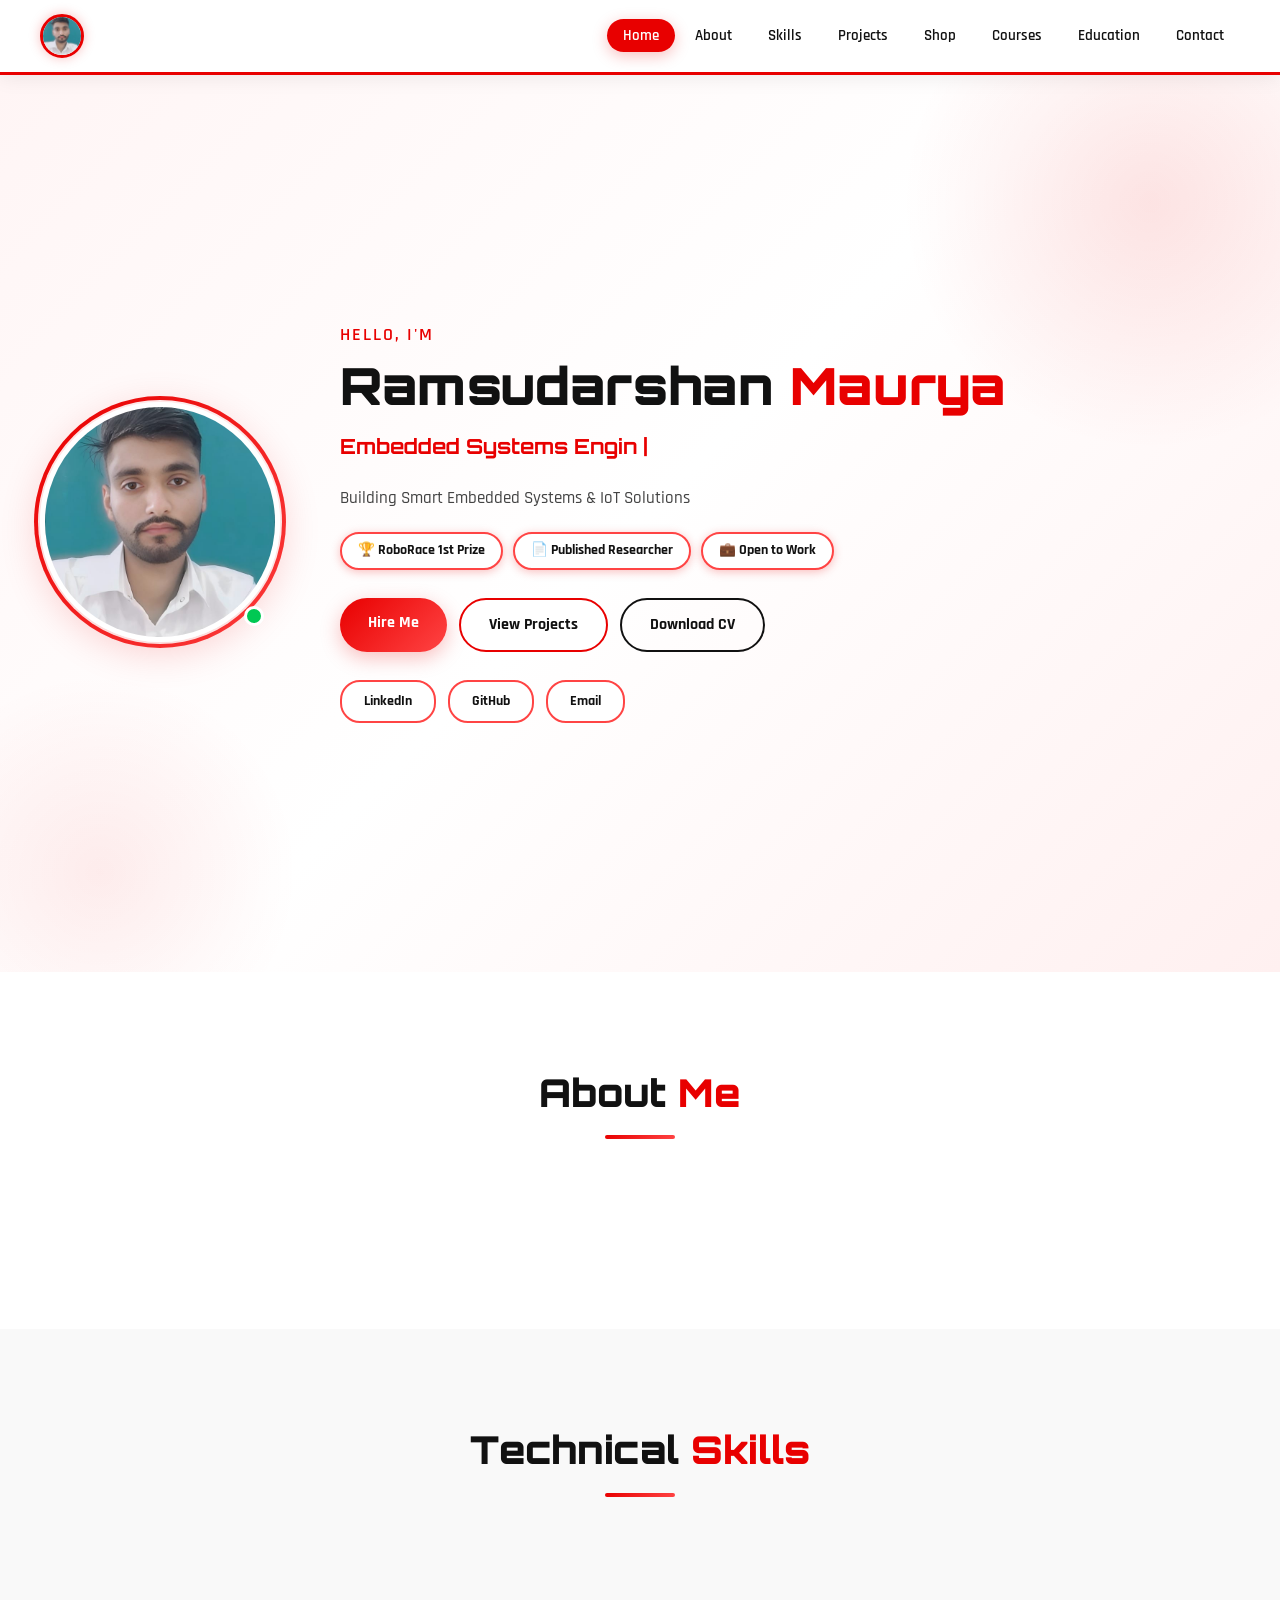
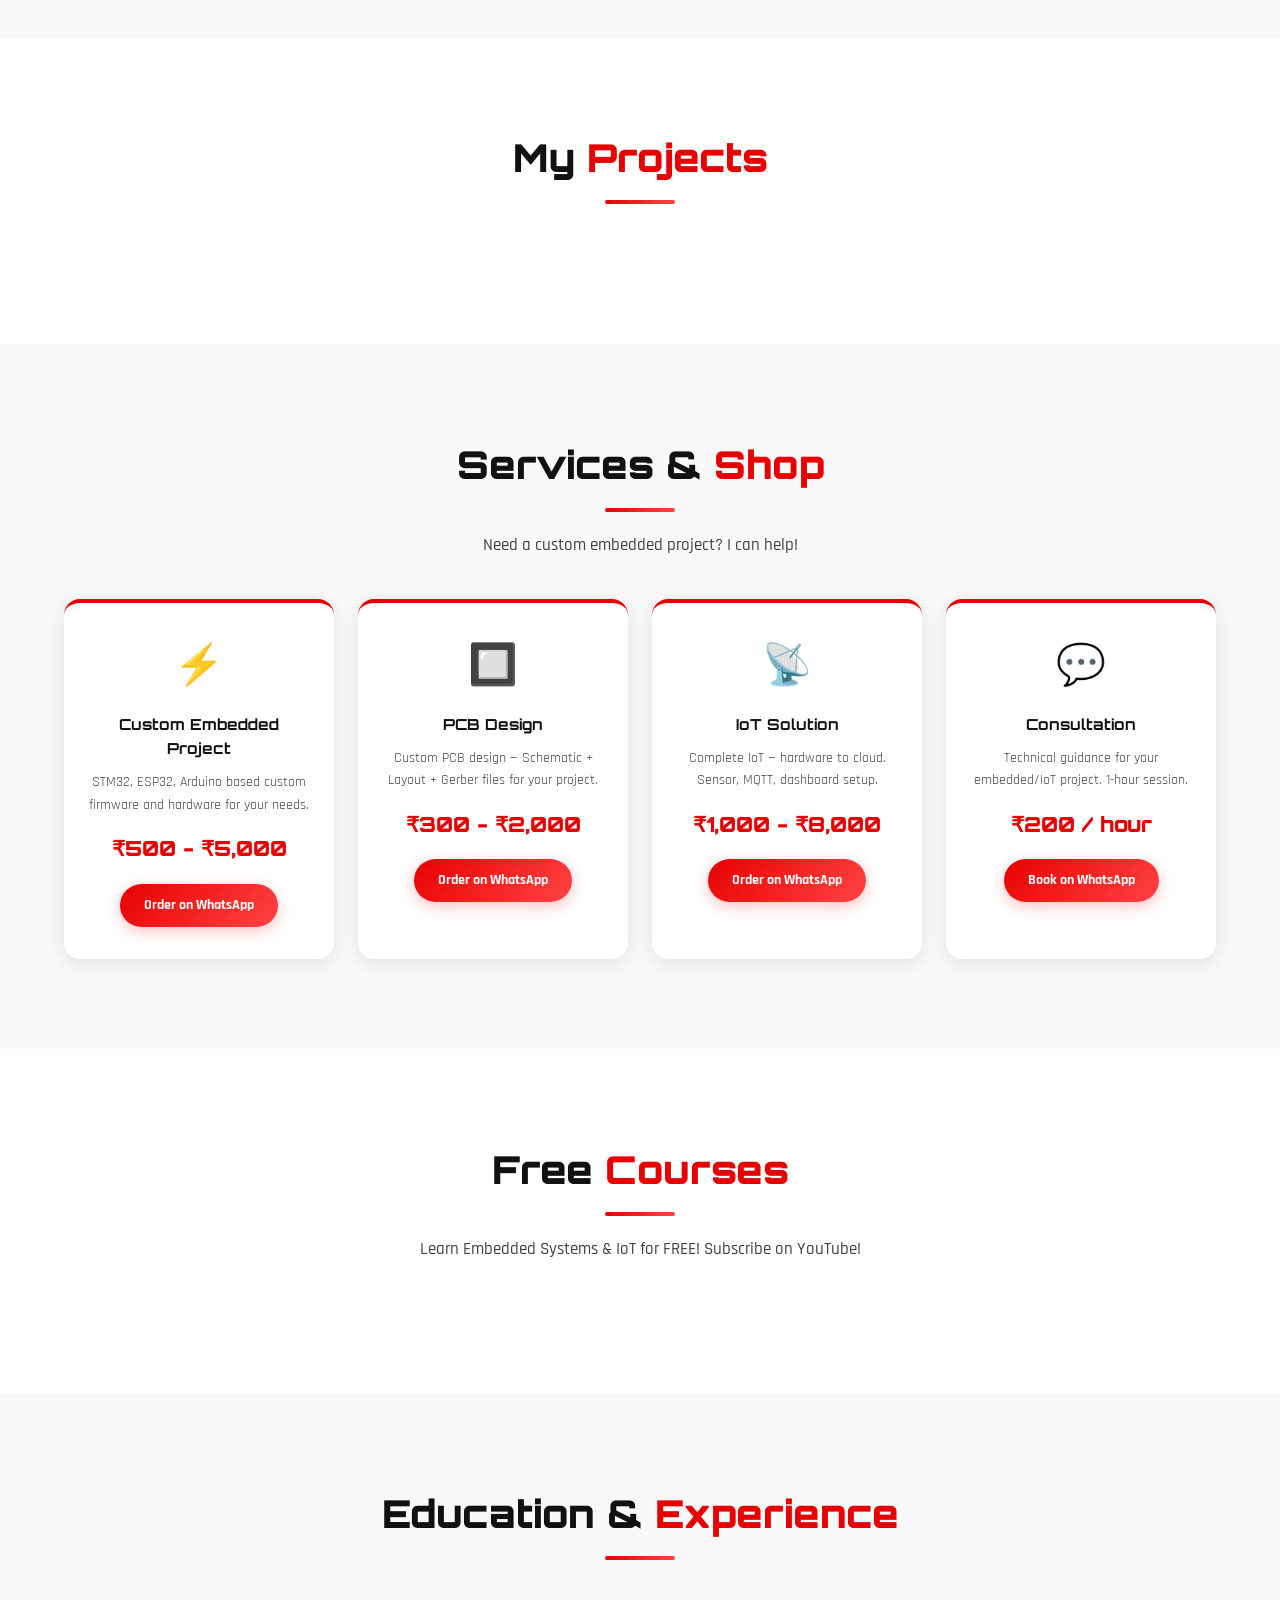
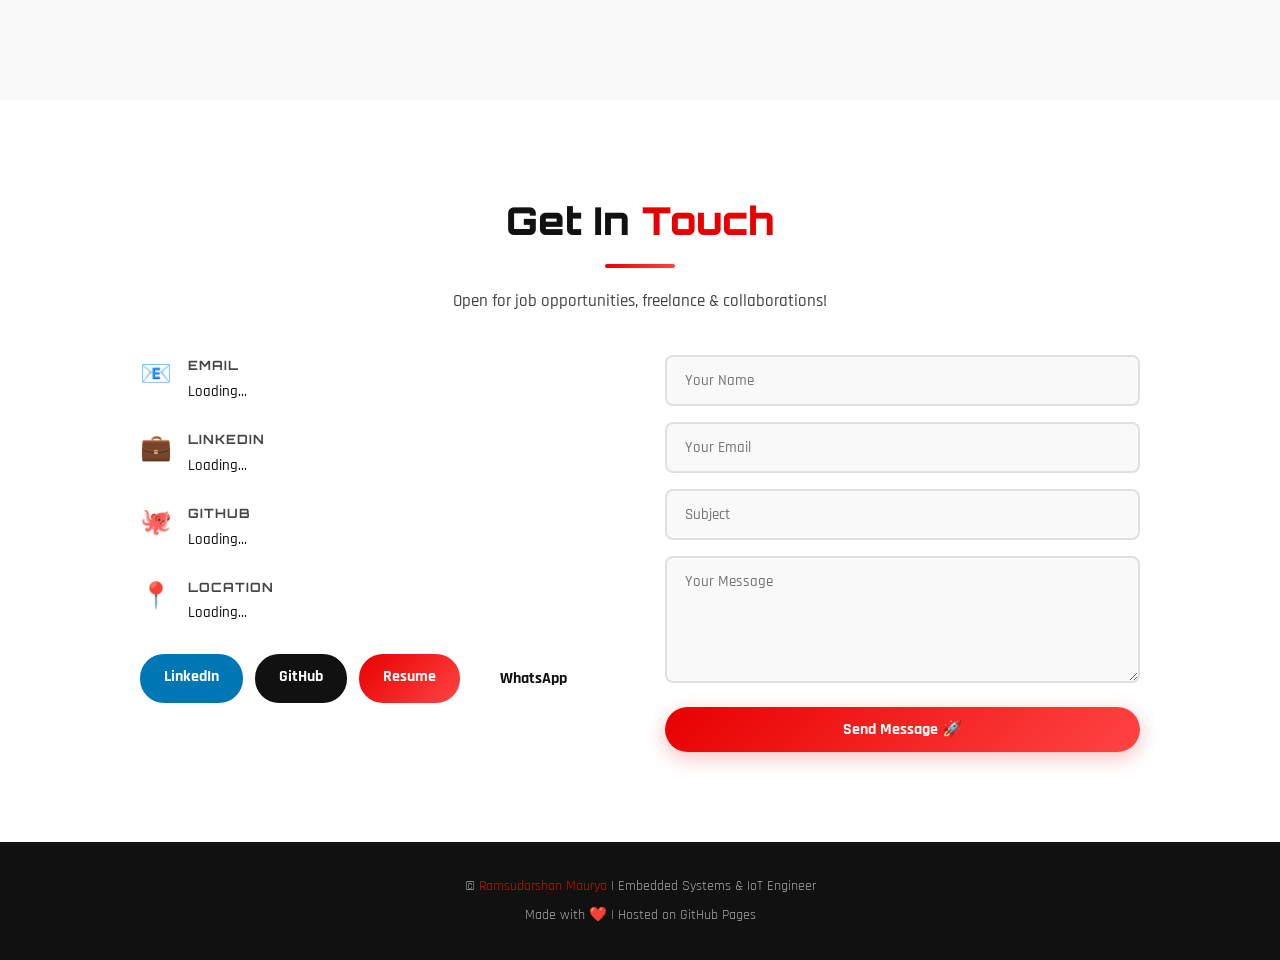
==== commit 1e1c0015: "Update fmt.Println message from 'Hello' to 'Goodbye'" ====
--- a/index.html
+++ b/index.html
@@ -1,5 +1,9 @@
 <!DOCTYPE html>
 <html lang="en">
+
+<!-- ============================================
+     HEAD
+     ============================================ -->
 <head>
     <meta charset="UTF-8">
     <meta name="viewport" content="width=device-width, initial-scale=1.0">
@@ -7,344 +11,301 @@
     <link rel="stylesheet" href="style.css">
     <link href="https://fonts.googleapis.com/css2?family=Orbitron:wght@400;700;900&family=Rajdhani:wght@300;400;500;600;700&display=swap" rel="stylesheet">
 </head>
+
 <body>
 
-    <!-- NAVIGATION -->
-    <nav class="navbar" id="navbar">
-        <img src="profile.jpeg" alt="Logo" class="nav-logo-img">
-        <ul class="nav-links" id="navLinks">
-            <li><a href="#hero">Home</a></li>
-            <li><a href="#about">About</a></li>
-            <li><a href="#skills">Skills</a></li>
-            <li><a href="#projects">Projects</a></li>
-            <li><a href="#shop">Shop</a></li>
-            <li><a href="#courses">Courses</a></li>
-            <li><a href="#education">Education</a></li>
-            <li><a href="#contact">Contact</a></li>
-        </ul>
-        <div class="hamburger" id="hamburger">
-            <span></span><span></span><span></span>
+<!-- ============================================
+     NAVBAR
+     ============================================ -->
+<nav class="navbar" id="navbar">
+    <img src="profile.jpeg" alt="Logo" class="nav-logo-img">
+    <ul class="nav-links" id="navLinks">
+        <li><a href="#hero">Home</a></li>
+        <li><a href="#about">About</a></li>
+        <li><a href="#skills">Skills</a></li>
+        <li><a href="#projects">Projects</a></li>
+        <li><a href="#shop">Shop</a></li>
+        <li><a href="#courses">Courses</a></li>
+        <li><a href="#education">Education</a></li>
+        <li><a href="#contact">Contact</a></li>
+    </ul>
+    <div class="hamburger" id="hamburger">
+        <span></span>
+        <span></span>
+        <span></span>
+    </div>
+</nav>
+
+
+<!-- ============================================
+     HERO SECTION — Ye JSON se nahi aayega
+     Yahan seedha edit karo
+     ============================================ -->
+<section class="hero" id="hero">
+    <div class="hero-content">
+
+        <div class="hero-photo-wrapper">
+            <div class="photo-ring"></div>
+            <img src="profile.jpeg" alt="Ramsudarshan Maurya" class="hero-photo">
+            <div class="status-dot"></div>
         </div>
-    </nav>
-
-    <!-- HERO SECTION -->
-    <section class="hero" id="hero">
-        <div class="hero-content">
-            <div class="hero-photo-wrapper">
-                <div class="photo-ring"></div>
-                <img src="profile.jpeg" alt="Ramsudarshan Maurya" class="hero-photo">
-                <div class="status-dot"></div>
-            </div>
-            <div class="hero-text">
-                <p class="hero-greeting">Hello, I'm</p>
-                <h1 class="hero-name">Ramsudarshan <span class="accent">Maurya</span></h1>
-                <div class="typewriter-wrapper">
-                    <span id="typewriter"></span><span class="cursor">|</span>
-                </div>
-                <p class="hero-tagline">Building Smart Embedded Systems & IoT Solutions</p>
-                <div class="hero-badges">
-                    <span class="badge">🏆 RoboRace 1st Prize</span>
-                    <span class="badge">📄 Published Researcher</span>
-                    <span class="badge">💼 Open to Work</span>
-                </div>
-                <div class="hero-buttons">
-                    <a href="#contact" class="btn btn-primary">Hire Me</a>
-                    <a href="#projects" class="btn btn-secondary">View Projects</a>
-                    <a href="https://drive.google.com/drive/folders/1SslKdhRWbyK213nZJpzLBBzx7PcJapPm" target="_blank" class="btn btn-outline">Download CV</a>
-                </div>
-                <div class="hero-socials">
-                    <a href="https://linkedin.com/in/ramsudarshanmaurya" target="_blank" class="social-btn">LinkedIn</a>
-                    <a href="https://github.com/Ramsudarshanmaurya" target="_blank" class="social-btn">GitHub</a>
-                    <a href="mailto:ramsudarshanmaurya@gmail.com" class="social-btn">Email</a>
-                </div>
+
+        <div class="hero-text">
+            <p class="hero-greeting">Hello, I'm</p>
+            <h1 class="hero-name">Ramsudarshan <span class="accent">Maurya</span></h1>
+
+            <!-- Typewriter — script.js se animate hoga -->
+            <div class="typewriter-wrapper">
+                <span id="typewriter"></span>
+                <span class="cursor">|</span>
+            </div>
+
+            <p class="hero-tagline">Building Smart Embedded Systems & IoT Solutions</p>
+
+            <div class="hero-badges">
+                <span class="badge">🏆 RoboRace 1st Prize</span>
+                <span class="badge">📄 Published Researcher</span>
+                <span class="badge">💼 Open to Work</span>
+            </div>
+
+            <div class="hero-buttons">
+                <a href="#contact" class="btn btn-primary">Hire Me</a>
+                <a href="#projects" class="btn btn-secondary">View Projects</a>
+                <a href="https://drive.google.com/drive/folders/1SslKdhRWbyK213nZJpzLBBzx7PcJapPm" target="_blank" rel="noopener noreferrer" class="btn btn-outline">Download CV</a>
+            </div>
+
+            <div class="hero-socials">
+                <a href="https://linkedin.com/in/ramsudarshanmaurya" target="_blank" rel="noopener noreferrer" class="social-btn">LinkedIn</a>
+                <a href="https://github.com/Ramsudarshanmaurya" target="_blank" rel="noopener noreferrer" class="social-btn">GitHub</a>
+                <a href="mailto:ramsudarshanmaurya@gmail.com" class="social-btn">Email</a>
             </div>
         </div>
-    </section>
-
-    <!-- ABOUT SECTION -->
-    <section class="about" id="about">
-        <div class="container">
-            <h2 class="section-title">About <span class="accent">Me</span></h2>
-            <div class="about-grid">
-                <div class="about-card"><div class="about-icon">🔧</div><h3>Embedded Engineer</h3><p>Bare Metal C/C++ programmer with expertise in STM32, ESP32. Direct register manipulation — No HAL!</p></div>
-                <div class="about-card"><div class="about-icon">📡</div><h3>IoT Developer</h3><p>Building smart connected devices using MQTT, BLE, WiFi, LoRa. Sensor to cloud pipeline!</p></div>
-                <div class="about-card"><div class="about-icon">🤖</div><h3>Robotics</h3><p>RoboRace 1st Prize winner. Autonomous robots, line followers, obstacle avoiders!</p></div>
-                <div class="about-card"><div class="about-icon">🔲</div><h3>PCB Designer</h3><p>Custom PCB design for embedded systems and IoT devices using industry tools!</p></div>
-            </div>
-            <div class="about-stats">
-                <div class="stat"><span class="stat-num" data-target="5">0</span><span class="stat-label">Projects</span></div>
-                <div class="stat"><span class="stat-num" data-target="2">0</span><span class="stat-label">Years Learning</span></div>
-                <div class="stat"><span class="stat-num" data-target="1">0</span><span class="stat-label">Research Paper</span></div>
-                <div class="stat"><span class="stat-num" data-target="1">0</span><span class="stat-label">Internship</span></div>
-            </div>
+
+    </div>
+</section>
+
+
+<!-- ============================================
+     ABOUT SECTION
+     Cards aur Stats — data.json se aayenge!
+     ============================================ -->
+<section class="about" id="about">
+    <div class="container">
+        <h2 class="section-title">About <span class="accent">Me</span></h2>
+
+        <!-- JS yahan cards daalega -->
+        <div class="about-grid"></div>
+
+        <!-- JS yahan stats daalega -->
+        <div class="about-stats"></div>
+    </div>
+</section>
+
+
+<!-- ============================================
+     SKILLS SECTION
+     Skill bars — data.json se aayenge!
+     ============================================ -->
+<section class="skills" id="skills">
+    <div class="container">
+        <h2 class="section-title">Technical <span class="accent">Skills</span></h2>
+
+        <!-- JS yahan skill categories daalega -->
+        <div class="skills-grid"></div>
+    </div>
+</section>
+
+
+<!-- ============================================
+     PROJECTS SECTION
+     Project cards — data.json se aayenge!
+     ============================================ -->
+<section class="projects" id="projects">
+    <div class="container">
+        <h2 class="section-title">My <span class="accent">Projects</span></h2>
+
+        <!-- JS yahan project cards daalega -->
+        <div class="projects-grid"></div>
+    </div>
+</section>
+
+
+<!-- ============================================
+     SHOP SECTION
+     Ye JSON se nahi aayega — seedha yahan edit karo
+     ============================================ -->
+<section class="shop" id="shop">
+    <div class="container">
+
+        <h2 class="section-title">Services & <span class="accent">Shop</span></h2>
+        <p class="section-sub">Need a custom embedded project? I can help!</p>
+
+        <div class="shop-grid">
+
+            <div class="shop-card">
+                <div class="shop-icon">⚡</div>
+                <h3>Custom Embedded Project</h3>
+                <p>STM32, ESP32, Arduino based custom firmware and hardware for your needs.</p>
+                <div class="shop-price">₹500 - ₹5,000</div>
+                <a href="https://wa.me/918808044818?text=Hi!%20I%20need%20a%20custom%20embedded%20project" target="_blank" rel="noopener noreferrer" class="btn btn-shop">Order on WhatsApp</a>
+            </div>
+
+            <div class="shop-card">
+                <div class="shop-icon">🔲</div>
+                <h3>PCB Design</h3>
+                <p>Custom PCB design — Schematic + Layout + Gerber files for your project.</p>
+                <div class="shop-price">₹300 - ₹2,000</div>
+                <a href="https://wa.me/918808044818?text=Hi!%20I%20need%20PCB%20design" target="_blank" rel="noopener noreferrer" class="btn btn-shop">Order on WhatsApp</a>
+            </div>
+
+            <div class="shop-card">
+                <div class="shop-icon">📡</div>
+                <h3>IoT Solution</h3>
+                <p>Complete IoT — hardware to cloud. Sensor, MQTT, dashboard setup.</p>
+                <div class="shop-price">₹1,000 - ₹8,000</div>
+                <a href="https://wa.me/918808044818?text=Hi!%20I%20need%20IoT%20solution" target="_blank" rel="noopener noreferrer" class="btn btn-shop">Order on WhatsApp</a>
+            </div>
+
+            <div class="shop-card">
+                <div class="shop-icon">💬</div>
+                <h3>Consultation</h3>
+                <p>Technical guidance for your embedded/IoT project. 1-hour session.</p>
+                <div class="shop-price">₹200 / hour</div>
+                <a href="https://wa.me/918808044818?text=Hi!%20I%20need%20consultation" target="_blank" rel="noopener noreferrer" class="btn btn-shop">Book on WhatsApp</a>
+            </div>
+
         </div>
-    </section>
-
-    <!-- SKILLS SECTION -->
-    <section class="skills" id="skills">
-        <div class="container">
-            <h2 class="section-title">Technical <span class="accent">Skills</span></h2>
-            <div class="skills-grid">
-                <div class="skill-category">
-                    <h3>🖥️ Programming</h3>
-                    <div class="skill-item"><span>Bare Metal C</span><div class="skill-bar"><div class="skill-fill" data-width="95"></div></div></div>
-                    <div class="skill-item"><span>C++</span><div class="skill-bar"><div class="skill-fill" data-width="85"></div></div></div>
-                    <div class="skill-item"><span>Python</span><div class="skill-bar"><div class="skill-fill" data-width="70"></div></div></div>
-                    <div class="skill-item"><span>HTML/CSS/JS</span><div class="skill-bar"><div class="skill-fill" data-width="75"></div></div></div>
-                </div>
-                <div class="skill-category">
-                    <h3>⚡ Microcontrollers</h3>
-                    <div class="skill-item"><span>STM32</span><div class="skill-bar"><div class="skill-fill" data-width="90"></div></div></div>
-                    <div class="skill-item"><span>ESP32/ESP8266</span><div class="skill-bar"><div class="skill-fill" data-width="85"></div></div></div>
-                    <div class="skill-item"><span>Arduino</span><div class="skill-bar"><div class="skill-fill" data-width="95"></div></div></div>
-                    <div class="skill-item"><span>Raspberry Pi</span><div class="skill-bar"><div class="skill-fill" data-width="70"></div></div></div>
-                </div>
-                <div class="skill-category">
-                    <h3>📡 Communication</h3>
-                    <div class="skill-item"><span>MQTT</span><div class="skill-bar"><div class="skill-fill" data-width="85"></div></div></div>
-                    <div class="skill-item"><span>BLE</span><div class="skill-bar"><div class="skill-fill" data-width="80"></div></div></div>
-                    <div class="skill-item"><span>UART/SPI/I2C</span><div class="skill-bar"><div class="skill-fill" data-width="90"></div></div></div>
-                    <div class="skill-item"><span>LoRa/WiFi</span><div class="skill-bar"><div class="skill-fill" data-width="75"></div></div></div>
-                </div>
-                <div class="skill-category">
-                    <h3>🛠️ Tools</h3>
-                    <div class="skill-item"><span>Keil MDK</span><div class="skill-bar"><div class="skill-fill" data-width="90"></div></div></div>
-                    <div class="skill-item"><span>STM32CubeIDE</span><div class="skill-bar"><div class="skill-fill" data-width="85"></div></div></div>
-                    <div class="skill-item"><span>EasyEDA/KiCad</span><div class="skill-bar"><div class="skill-fill" data-width="75"></div></div></div>
-                    <div class="skill-item"><span>Git/GitHub</span><div class="skill-bar"><div class="skill-fill" data-width="80"></div></div></div>
-                </div>
-            </div>
+    </div>
+</section>
+
+
+<!-- ============================================
+     COURSES SECTION
+     Course cards — data.json se aayenge!
+     ============================================ -->
+<section class="courses" id="courses">
+    <div class="container">
+        <h2 class="section-title">Free <span class="accent">Courses</span></h2>
+        <p class="section-sub">Learn Embedded Systems & IoT for FREE! Subscribe on YouTube!</p>
+
+        <!-- JS yahan course cards daalega -->
+        <div class="courses-grid"></div>
+    </div>
+</section>
+
+
+<!-- ============================================
+     EDUCATION SECTION
+     Timeline — data.json se aayega!
+     ============================================ -->
+<section class="education" id="education">
+    <div class="container">
+        <h2 class="section-title">Education & <span class="accent">Experience</span></h2>
+
+        <!-- JS yahan timeline items daalega -->
+        <div class="timeline"></div>
+    </div>
+</section>
+
+
+<!-- ============================================
+     CONTACT SECTION
+     Info — data.json se aayegi!
+     id attributes zaroori hain — JS inhe dhundhta hai
+     ============================================ -->
+<section class="contact" id="contact">
+    <div class="container">
+
+        <h2 class="section-title">Get In <span class="accent">Touch</span></h2>
+        <p class="section-sub">Open for job opportunities, freelance & collaborations!</p>
+
+        <div class="contact-grid">
+
+            <!-- Left — Contact Info -->
+            <div class="contact-info">
+
+                <!-- id="contact-email" — JS yahan email daalega -->
+                <div class="contact-item">
+                    <span class="contact-icon">📧</span>
+                    <div>
+                        <h4>Email</h4>
+                        <a id="contact-email" href="#">Loading...</a>
+                    </div>
+                </div>
+
+                <!-- id="contact-linkedin" — JS yahan LinkedIn daalega -->
+                <div class="contact-item">
+                    <span class="contact-icon">💼</span>
+                    <div>
+                        <h4>LinkedIn</h4>
+                        <a id="contact-linkedin" href="#" target="_blank" rel="noopener noreferrer">Loading...</a>
+                    </div>
+                </div>
+
+                <!-- id="contact-github" — JS yahan GitHub daalega -->
+                <div class="contact-item">
+                    <span class="contact-icon">🐙</span>
+                    <div>
+                        <h4>GitHub</h4>
+                        <a id="contact-github" href="#" target="_blank" rel="noopener noreferrer">Loading...</a>
+                    </div>
+                </div>
+
+                <!-- id="contact-location" — JS yahan location daalega -->
+                <div class="contact-item">
+                    <span class="contact-icon">📍</span>
+                    <div>
+                        <h4>Location</h4>
+                        <p id="contact-location">Loading...</p>
+                    </div>
+                </div>
+
+                <!-- Contact Buttons — id zaroori hain! -->
+                <div class="contact-buttons">
+                    <a id="btn-linkedin"  href="#" target="_blank" rel="noopener noreferrer" class="btn btn-linkedin">LinkedIn</a>
+                    <a id="btn-github-c"  href="#" target="_blank" rel="noopener noreferrer" class="btn btn-github-c">GitHub</a>
+                    <a id="btn-resume"    href="#" target="_blank" rel="noopener noreferrer" class="btn btn-resume">Resume</a>
+                    <a id="btn-whatsapp"  href="#" target="_blank" rel="noopener noreferrer" class="btn btn-whatsapp">WhatsApp</a>
+                </div>
+
+            </div>
+
+            <!-- Right — Contact Form -->
+            <div class="contact-form">
+                <form id="contactForm">
+                    <div class="form-group">
+                        <input type="text" placeholder="Your Name" required>
+                    </div>
+                    <div class="form-group">
+                        <input type="email" placeholder="Your Email" required>
+                    </div>
+                    <div class="form-group">
+                        <input type="text" placeholder="Subject">
+                    </div>
+                    <div class="form-group">
+                        <textarea placeholder="Your Message" rows="5" required></textarea>
+                    </div>
+                    <button type="submit" class="btn btn-primary btn-full">Send Message 🚀</button>
+                </form>
+            </div>
+
         </div>
-    </section>
-
-    <!-- PROJECTS SECTION -->
-    <section class="projects" id="projects">
-        <div class="container">
-            <h2 class="section-title">My <span class="accent">Projects</span></h2>
-            <div class="projects-grid">
-                <div class="project-card">
-                    <div class="project-icon">⚡</div>
-                    <div class="project-tag">Bare Metal</div>
-                    <h3>STM32 Bare Metal GPIO</h3>
-                    <p>Complete GPIO programming without HAL. LED blink, button toggle, counter, seven segment — direct register manipulation.</p>
-                    <div class="project-tech"><span>STM32F103</span><span>Bare Metal C</span><span>Keil MDK</span></div>
-                    <a href="https://github.com/Ramsudarshanmaurya/STM32_Bare_Metal" target="_blank" class="project-link">View on GitHub →</a>
-                </div>
-                <div class="project-card">
-                    <div class="project-icon">🌡️</div>
-                    <div class="project-tag">IoT</div>
-                    <h3>IoT Temperature Monitor</h3>
-                    <p>Real-time temperature and humidity monitoring using ESP32, DHT11, MQTT protocol with cloud dashboard.</p>
-                    <div class="project-tech"><span>ESP32</span><span>MQTT</span><span>DHT11</span></div>
-                    <a href="https://github.com/Ramsudarshanmaurya" target="_blank" class="project-link">View on GitHub →</a>
-                </div>
-                <div class="project-card">
-                    <div class="project-icon">🤖</div>
-                    <div class="project-tag">Robotics</div>
-                    <h3>Autonomous Robot</h3>
-                    <p>RoboRace 1st Prize at BIT Gorakhpur. Autonomous navigation with obstacle avoidance and line following.</p>
-                    <div class="project-tech"><span>Arduino</span><span>Ultrasonic</span><span>L298N</span></div>
-                    <a href="https://github.com/Ramsudarshanmaurya" target="_blank" class="project-link">View on GitHub →</a>
-                </div>
-                <div class="project-card">
-                    <div class="project-icon">🔲</div>
-                    <div class="project-tag">PCB Design</div>
-                    <h3>Custom IoT PCB</h3>
-                    <p>Custom PCB for IoT sensor node with ESP32, power management, and multiple sensor interfaces.</p>
-                    <div class="project-tech"><span>EasyEDA</span><span>ESP32</span><span>SMD</span></div>
-                    <a href="https://github.com/Ramsudarshanmaurya" target="_blank" class="project-link">View on GitHub →</a>
-                </div>
-                <div class="project-card">
-                    <div class="project-icon">📄</div>
-                    <div class="project-tag">Research</div>
-                    <h3>Fall Detection System</h3>
-                    <p>Published in IJRPR journal. IoT-based fall detection system for elderly people monitoring.</p>
-                    <div class="project-tech"><span>IoT</span><span>IJRPR</span><span>Research</span></div>
-                    <a href="https://github.com/Ramsudarshanmaurya" target="_blank" class="project-link">View Paper →</a>
-                </div>
-                <div class="project-card coming">
-                    <div class="project-icon">🔜</div>
-                    <div class="project-tag">Coming Soon</div>
-                    <h3>More Projects</h3>
-                    <p>UART, Timer, PWM, ADC, I2C, SPI bare metal projects coming soon!</p>
-                    <div class="project-tech"><span>STM32</span><span>Bare Metal</span><span>Soon</span></div>
-                    <a href="https://github.com/Ramsudarshanmaurya" target="_blank" class="project-link">Follow GitHub →</a>
-                </div>
-            </div>
-        </div>
-    </section>
-
-    <!-- SHOP SECTION -->
-    <section class="shop" id="shop">
-        <div class="container">
-            <h2 class="section-title">Services & <span class="accent">Shop</span></h2>
-            <p class="section-sub">Need a custom embedded project? I can help!</p>
-            <div class="shop-grid">
-                <div class="shop-card">
-                    <div class="shop-icon">⚡</div>
-                    <h3>Custom Embedded Project</h3>
-                    <p>STM32, ESP32, Arduino based custom firmware and hardware for your needs.</p>
-                    <div class="shop-price">₹500 - ₹5,000</div>
-                    <a href="https://wa.me/919999999999?text=Hi! I need a custom embedded project" target="_blank" class="btn btn-shop">Order on WhatsApp</a>
-                </div>
-                <div class="shop-card">
-                    <div class="shop-icon">🔲</div>
-                    <h3>PCB Design</h3>
-                    <p>Custom PCB design — Schematic + Layout + Gerber files for your project.</p>
-                    <div class="shop-price">₹300 - ₹2,000</div>
-                    <a href="https://wa.me/919999999999?text=Hi! I need PCB design" target="_blank" class="btn btn-shop">Order on WhatsApp</a>
-                </div>
-                <div class="shop-card">
-                    <div class="shop-icon">📡</div>
-                    <h3>IoT Solution</h3>
-                    <p>Complete IoT — hardware to cloud. Sensor, MQTT, dashboard setup.</p>
-                    <div class="shop-price">₹1,000 - ₹8,000</div>
-                    <a href="https://wa.me/919999999999?text=Hi! I need IoT solution" target="_blank" class="btn btn-shop">Order on WhatsApp</a>
-                </div>
-                <div class="shop-card">
-                    <div class="shop-icon">💬</div>
-                    <h3>Consultation</h3>
-                    <p>Technical guidance for your embedded/IoT project. 1-hour session.</p>
-                    <div class="shop-price">₹200 / hour</div>
-                    <a href="https://wa.me/919999999999?text=Hi! I need consultation" target="_blank" class="btn btn-shop">Book on WhatsApp</a>
-                </div>
-            </div>
-        </div>
-    </section>
-
-    <!-- COURSES SECTION -->
-    <section class="courses" id="courses">
-        <div class="container">
-            <h2 class="section-title">Free <span class="accent">Courses</span></h2>
-            <p class="section-sub">Learn Embedded Systems & IoT for FREE! Subscribe on YouTube!</p>
-            <div class="courses-grid">
-                <div class="course-card">
-                    <div class="course-thumb"><div class="play-btn">▶</div><div class="course-label">STM32</div></div>
-                    <h3>STM32 Bare Metal</h3>
-                    <p>GPIO, UART, Timer, PWM, ADC without HAL — from scratch!</p>
-                    <div class="course-meta"><span>🎥 Coming Soon</span><span>🆓 FREE</span></div>
-                    <a href="https://www.youtube.com/@Er.RamsudarshanMaurya" target="_blank" class="btn btn-course">Subscribe →</a>
-                </div>
-                <div class="course-card">
-                    <div class="course-thumb"><div class="play-btn">▶</div><div class="course-label">IoT</div></div>
-                    <h3>IoT with ESP32</h3>
-                    <p>WiFi, MQTT, BLE, Cloud integration with ESP32!</p>
-                    <div class="course-meta"><span>🎥 Coming Soon</span><span>🆓 FREE</span></div>
-                    <a href="https://www.youtube.com/@Er.RamsudarshanMaurya" target="_blank" class="btn btn-course">Subscribe →</a>
-                </div>
-                <div class="course-card">
-                    <div class="course-thumb"><div class="play-btn">▶</div><div class="course-label">PCB</div></div>
-                    <h3>PCB Design</h3>
-                    <p>Schematic, Layout, Gerber files using EasyEDA from zero!</p>
-                    <div class="course-meta"><span>🎥 Coming Soon</span><span>🆓 FREE</span></div>
-                    <a href="https://www.youtube.com/@Er.RamsudarshanMaurya" target="_blank" class="btn btn-course">Subscribe →</a>
-                </div>
-                <div class="course-card">
-                    <div class="course-thumb"><div class="play-btn">▶</div><div class="course-label">Robotics</div></div>
-                    <h3>Robotics</h3>
-                    <p>Line follower, obstacle avoider, autonomous robots!</p>
-                    <div class="course-meta"><span>🎥 Coming Soon</span><span>🆓 FREE</span></div>
-                    <a href="https://www.youtube.com/@Er.RamsudarshanMaurya" target="_blank" class="btn btn-course">Subscribe →</a>
-                </div>
-            </div>
-        </div>
-    </section>
-
-    <!-- EDUCATION SECTION -->
-    <section class="education" id="education">
-        <div class="container">
-            <h2 class="section-title">Education & <span class="accent">Experience</span></h2>
-            <div class="timeline">
-                <div class="timeline-item">
-                    <div class="timeline-dot"></div>
-                    <div class="timeline-content">
-                        <div class="timeline-year">2021 - 2025</div>
-                        <h3>B.Tech — Electronics & Communication</h3>
-                        <h4>AKTU Lucknow | BIT Gorakhpur</h4>
-                        <p>CGPA: 7.4 | Embedded Systems & IoT specialization</p>
-                        <div class="timeline-tags"><span>ECE</span><span>AKTU</span><span>7.4 CGPA</span></div>
-                    </div>
-                </div>
-                <div class="timeline-item">
-                    <div class="timeline-dot"></div>
-                    <div class="timeline-content">
-                        <div class="timeline-year">2024 - Present</div>
-                        <h3>Embedded Systems Intern</h3>
-                        <h4>UniConverge Technologies — Noida Sector 62</h4>
-                        <p>STM32 bare metal programming, IoT solutions, embedded firmware.</p>
-                        <div class="timeline-tags"><span>STM32</span><span>IoT</span><span>Noida</span></div>
-                    </div>
-                </div>
-                <div class="timeline-item">
-                    <div class="timeline-dot"></div>
-                    <div class="timeline-content">
-                        <div class="timeline-year">2024</div>
-                        <h3>IoT Training</h3>
-                        <h4>IoT Academy — Noida</h4>
-                        <p>ESP32, MQTT, cloud platforms and industrial IoT protocols.</p>
-                        <div class="timeline-tags"><span>ESP32</span><span>MQTT</span><span>Cloud</span></div>
-                    </div>
-                </div>
-                <div class="timeline-item">
-                    <div class="timeline-dot"></div>
-                    <div class="timeline-content">
-                        <div class="timeline-year">2024</div>
-                        <h3>Research Publication — IJRPR</h3>
-                        <h4>Vol 6, Issue 4, April 2025</h4>
-                        <p>IoT-based Fall Detection System for elderly people monitoring.</p>
-                        <div class="timeline-tags"><span>Research</span><span>IJRPR</span><span>IoT</span></div>
-                    </div>
-                </div>
-                <div class="timeline-item">
-                    <div class="timeline-dot"></div>
-                    <div class="timeline-content">
-                        <div class="timeline-year">2023</div>
-                        <h3>🏆 RoboRace 1st Prize</h3>
-                        <h4>BIT Gorakhpur — Technical Fest</h4>
-                        <p>Won 1st prize with autonomous line-following robot.</p>
-                        <div class="timeline-tags"><span>Robotics</span><span>1st Prize</span><span>BIT</span></div>
-                    </div>
-                </div>
-            </div>
-        </div>
-    </section>
-
-    <!-- CONTACT SECTION -->
-    <section class="contact" id="contact">
-        <div class="container">
-            <h2 class="section-title">Get In <span class="accent">Touch</span></h2>
-            <p class="section-sub">Open for job opportunities, freelance & collaborations!</p>
-            <div class="contact-grid">
-                <div class="contact-info">
-                    <div class="contact-item"><span class="contact-icon">📧</span><div><h4>Email</h4><a href="mailto:ramsudarshanmaurya@gmail.com">ramsudarshanmaurya@gmail.com</a></div></div>
-                    <div class="contact-item"><span class="contact-icon">💼</span><div><h4>LinkedIn</h4><a href="https://linkedin.com/in/ramsudarshanmaurya" target="_blank">linkedin.com/in/ramsudarshanmaurya</a></div></div>
-                    <div class="contact-item"><span class="contact-icon">🐙</span><div><h4>GitHub</h4><a href="https://github.com/Ramsudarshanmaurya" target="_blank">github.com/Ramsudarshanmaurya</a></div></div>
-                    <div class="contact-item"><span class="contact-icon">📍</span><div><h4>Location</h4><p>Noida Sector 62, Uttar Pradesh, India</p></div></div>
-                    <div class="contact-buttons">
-                        <a href="https://linkedin.com/in/ramsudarshanmaurya" target="_blank" class="btn btn-linkedin">LinkedIn</a>
-                        <a href="https://github.com/Ramsudarshanmaurya" target="_blank" class="btn btn-github-c">GitHub</a>
-                        <a href="https://drive.google.com/drive/folders/1SslKdhRWbyK213nZJpzLBBzx7PcJapPm" target="_blank" class="btn btn-resume">Resume</a>
-                    </div>
-                </div>
-                <div class="contact-form">
-                    <form id="contactForm">
-                        <div class="form-group"><input type="text" placeholder="Your Name" required></div>
-                        <div class="form-group"><input type="email" placeholder="Your Email" required></div>
-                        <div class="form-group"><input type="text" placeholder="Subject"></div>
-                        <div class="form-group"><textarea placeholder="Your Message" rows="5" required></textarea></div>
-                        <button type="submit" class="btn btn-primary btn-full">Send Message 🚀</button>
-                    </form>
-                </div>
-            </div>
-        </div>
-    </section>
-
-    <!-- FOOTER -->
-    <footer class="footer">
-        <p>© 2025 <span class="accent">Ramsudarshan Maurya</span> | Embedded Systems & IoT Engineer</p>
-        <p>Made with ❤️ | Hosted on GitHub Pages</p>
-    </footer>
-
-    <script src="script.js"></script>
+    </div>
+</section>
+
+
+<!-- ============================================
+     FOOTER
+     id="footer-year" — JS automatically year daalega
+     ============================================ -->
+<footer class="footer">
+    <p>© <span id="footer-year"></span> <span class="accent">Ramsudarshan Maurya</span> | Embedded Systems & IoT Engineer</p>
+    <p>Made with ❤️ | Hosted on GitHub Pages</p>
+</footer>
+
+
+<!-- JS file — sabse last mein -->
+<script src="script.js"></script>
+
 </body>
 </html>
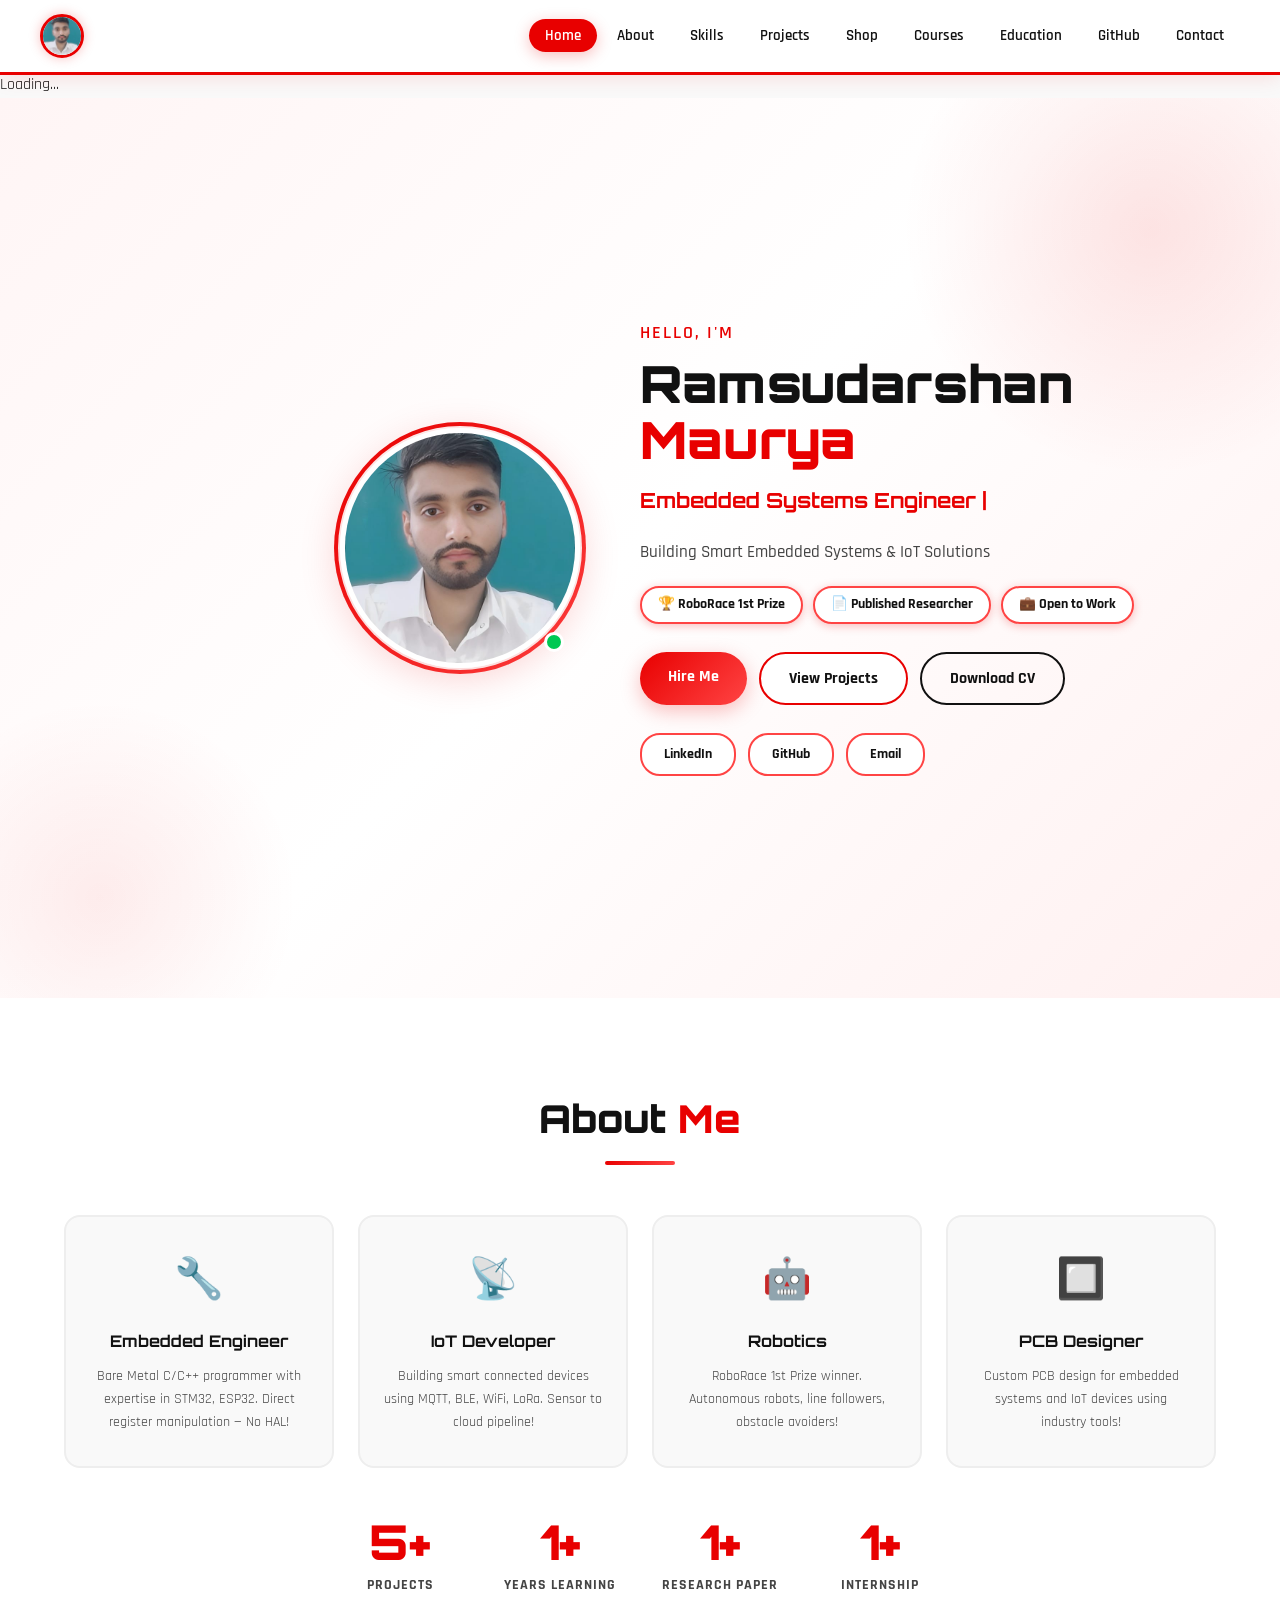
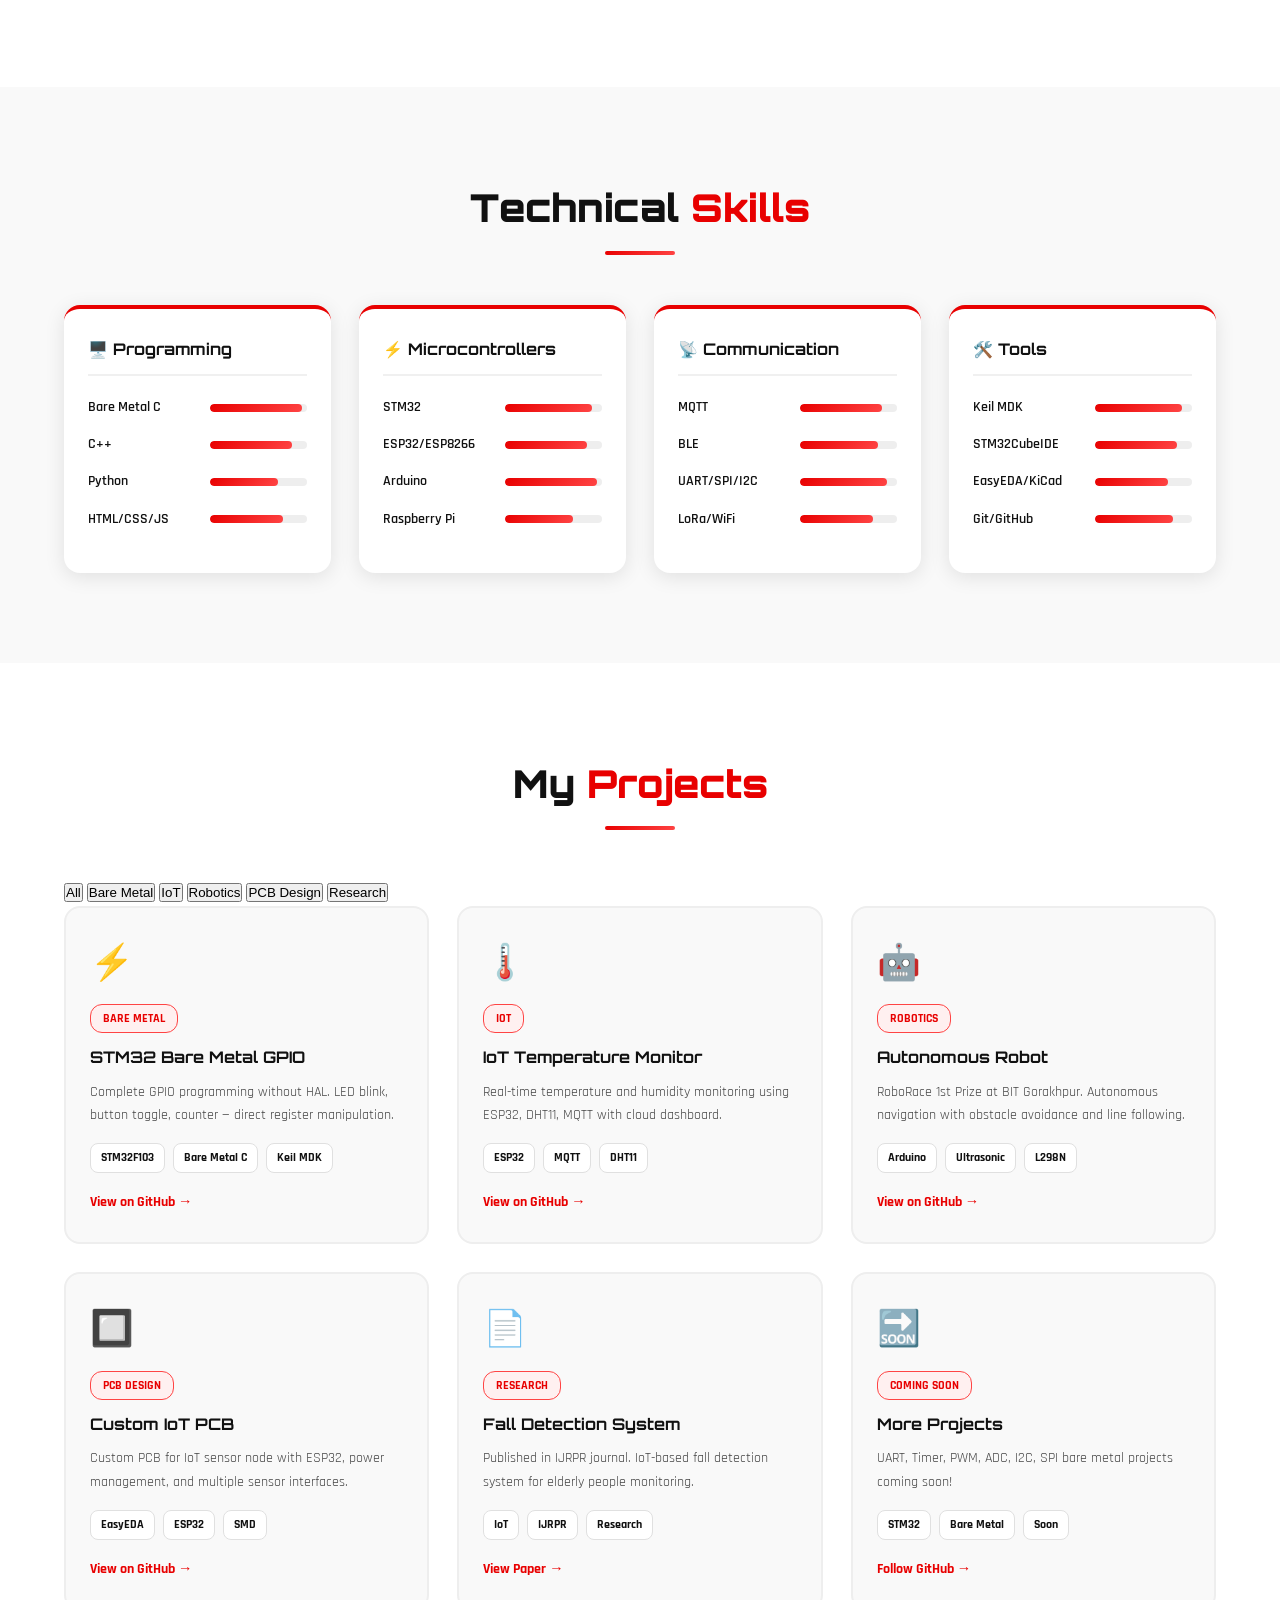
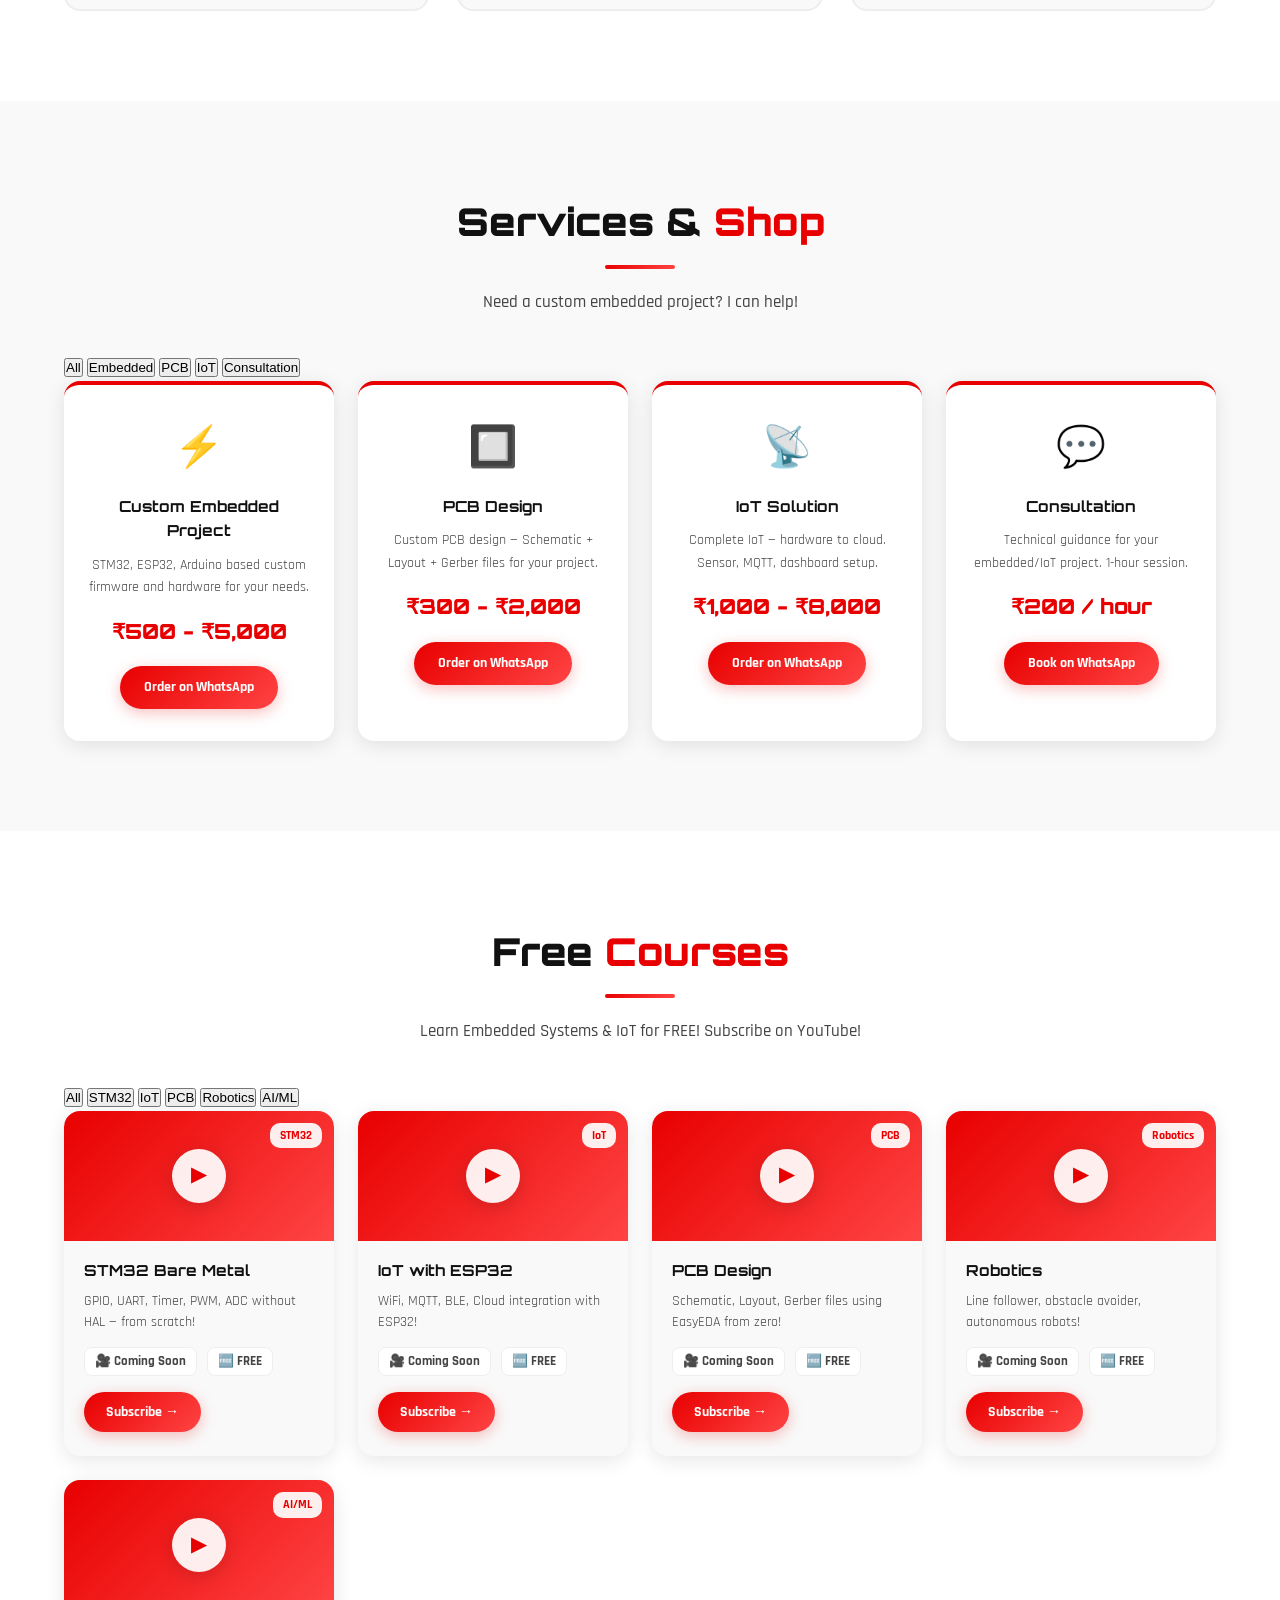
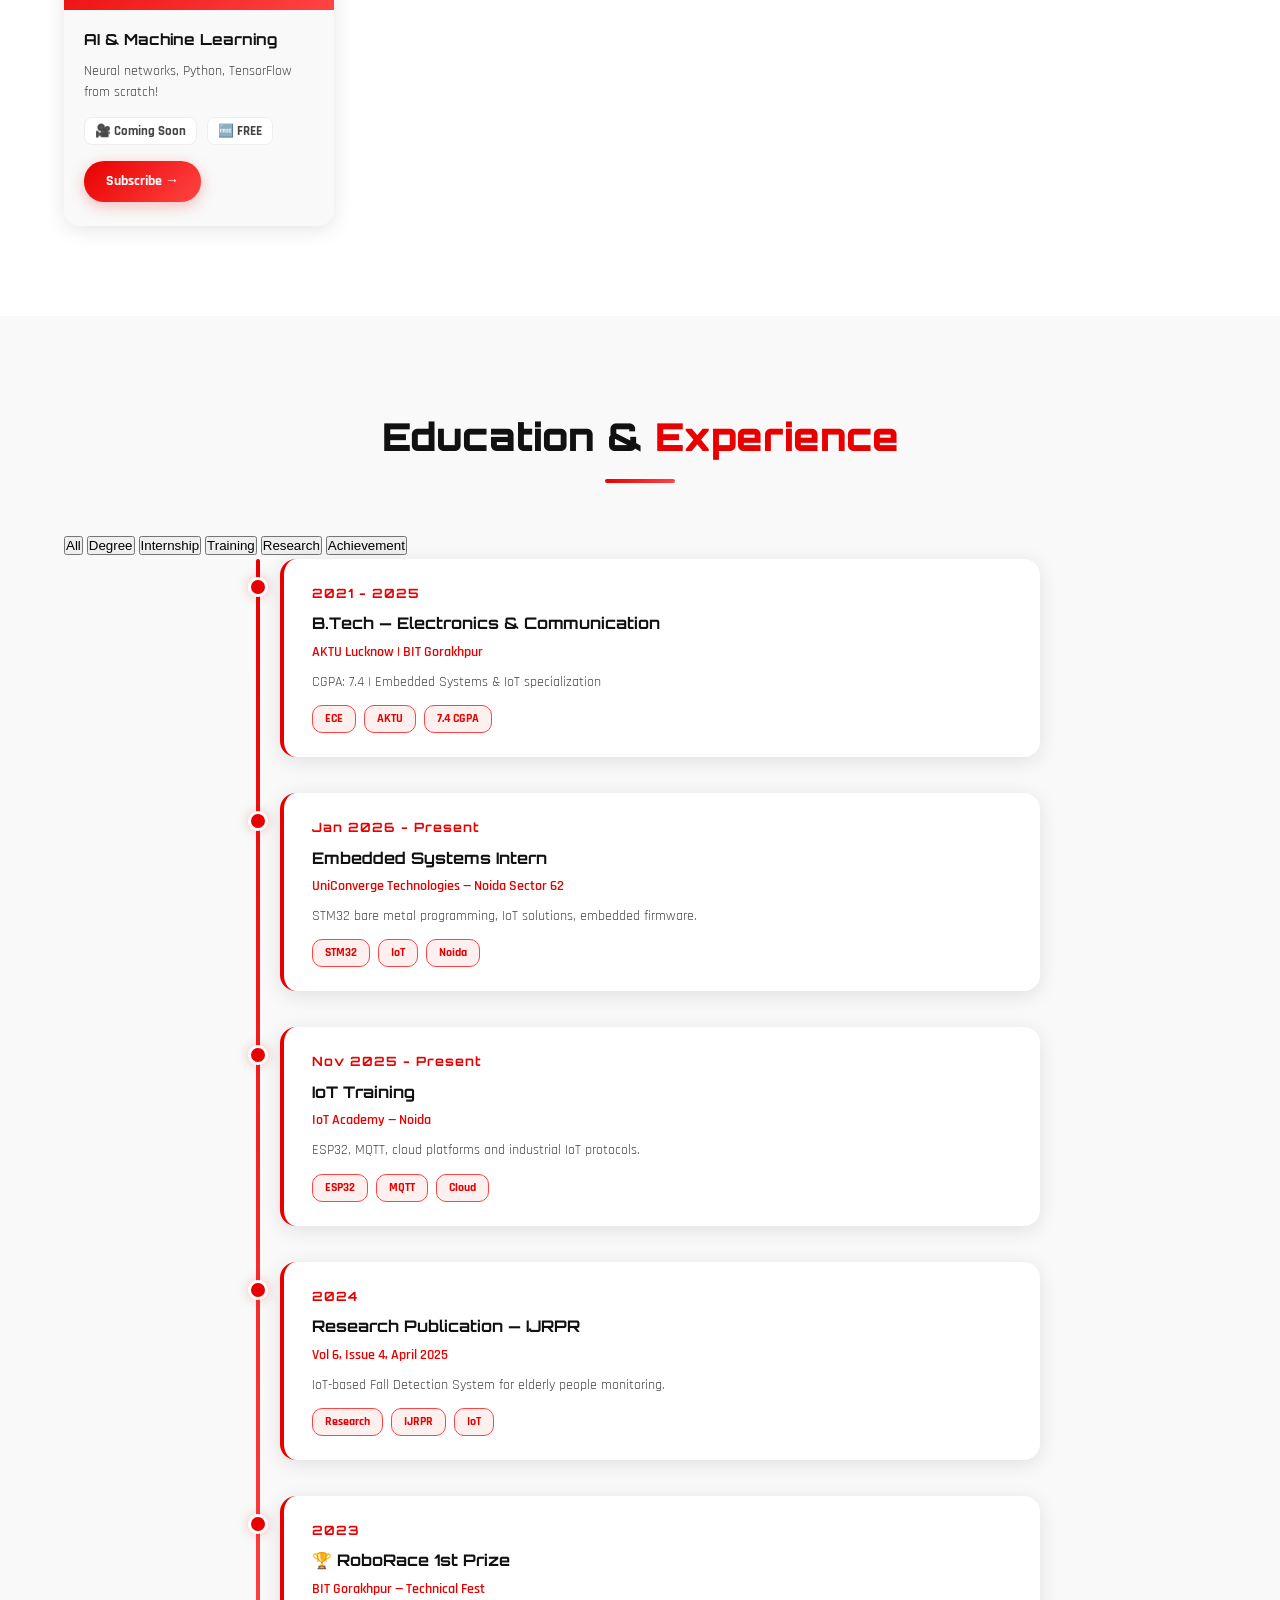
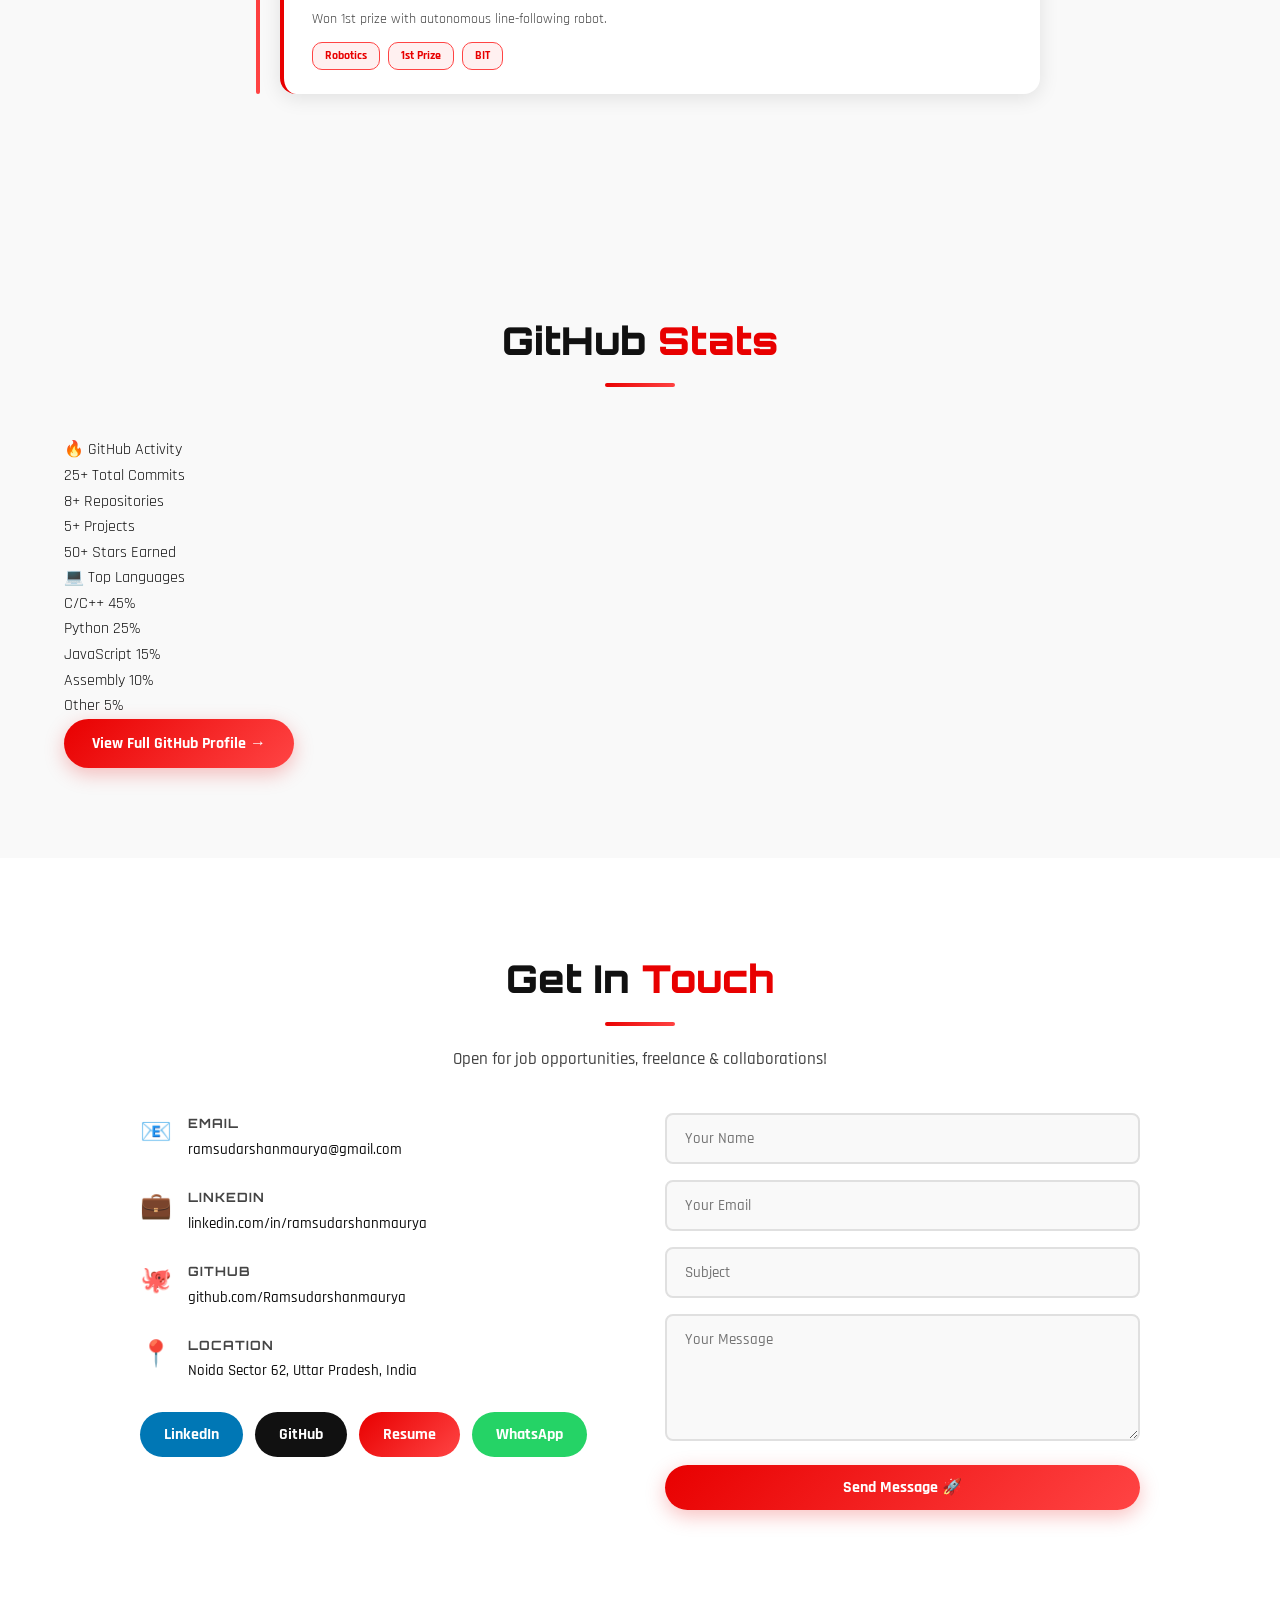
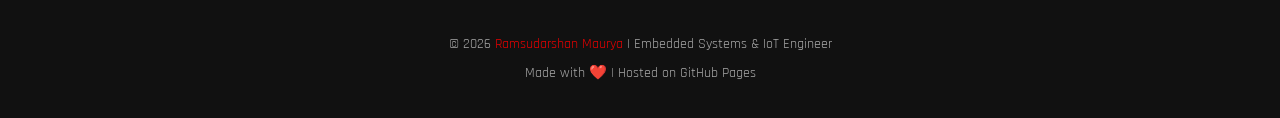
==== commit 10ac9b32: "Enhance SEO and accessibility in index.html Updated meta tags for SEO and improved accessibility att" ====
--- a/index.html
+++ b/index.html
@@ -7,18 +7,53 @@
 <head>
     <meta charset="UTF-8">
     <meta name="viewport" content="width=device-width, initial-scale=1.0">
+    
+    <!-- Primary Meta Tags -->
     <title>Ramsudarshan Maurya | Embedded Systems & IoT Engineer</title>
+    <meta name="title" content="Ramsudarshan Maurya | Embedded Systems & IoT Engineer">
+    <meta name="description" content="Embedded Systems Engineer specializing in STM32 Bare Metal Programming, IoT Solutions, Robotics & PCB Design. RoboRace 1st Prize Winner. Available for freelance projects.">
+    <meta name="keywords" content="Embedded Systems, STM32, IoT, ESP32, Arduino, Bare Metal Programming, PCB Design, Robotics, MQTT, BLE, Embedded Engineer, Ramsudarshan Maurya">
+    <meta name="author" content="Ramsudarshan Maurya">
+    <meta name="robots" content="index, follow">
+    
+    <!-- Open Graph / Facebook -->
+    <meta property="og:type" content="website">
+    <meta property="og:url" content="https://ramsudarshanmaurya.github.io/">
+    <meta property="og:title" content="Ramsudarshan Maurya | Embedded Systems & IoT Engineer">
+    <meta property="og:description" content="Embedded Systems Engineer specializing in STM32 Bare Metal Programming, IoT Solutions, Robotics & PCB Design.">
+    <meta property="og:image" content="https://ramsudarshanmaurya.github.io/profile.jpeg">
+    
+    <!-- Twitter -->
+    <meta property="twitter:card" content="summary_large_image">
+    <meta property="twitter:url" content="https://ramsudarshanmaurya.github.io/">
+    <meta property="twitter:title" content="Ramsudarshan Maurya | Embedded Systems & IoT Engineer">
+    <meta property="twitter:description" content="Embedded Systems Engineer specializing in STM32 Bare Metal Programming, IoT Solutions, Robotics & PCB Design.">
+    <meta property="twitter:image" content="https://ramsudarshanmaurya.github.io/profile.jpeg">
+    
+    <!-- Favicon -->
+    <link rel="icon" type="image/png" sizes="32x32" href="data:image/svg+xml,<svg xmlns='http://www.w3.org/2000/svg' viewBox='0 0 100 100'><text y='0.9em' font-size='90'>⚡</text></svg>">
+    
+    <!-- Stylesheets -->
     <link rel="stylesheet" href="style.css">
-    <link href="https://fonts.googleapis.com/css2?family=Orbitron:wght@400;700;900&family=Rajdhani:wght@300;400;500;600;700&display=swap" rel="stylesheet">
+    <link href="https://fonts.googleapis.com/css2?family=Orbitron:wght@400;700;900&family=Rajdhani:wght@300;400;500;600;700&display=swap" rel="stylesheet" media="print" onload="this.media='all'">
+    <noscript><link href="https://fonts.googleapis.com/css2?family=Orbitron:wght@400;700;900&family=Rajdhani:wght@300;400;500;600;700&display=swap" rel="stylesheet"></noscript>
 </head>
 
 <body>
 
+<!-- Loading Spinner -->
+<div id="loader" class="loader-wrapper" aria-label="Loading content">
+    <div class="loader">
+        <div class="loader-inner"></div>
+        <div class="loader-text">Loading...</div>
+    </div>
+</div>
+
 <!-- ============================================
      NAVBAR
      ============================================ -->
-<nav class="navbar" id="navbar">
-    <img src="profile.jpeg" alt="Logo" class="nav-logo-img">
+<nav class="navbar" id="navbar" role="navigation" aria-label="Main navigation">
+    <img src="profile.jpeg" alt="Ramsudarshan Maurya - Embedded Systems Engineer" class="nav-logo-img" loading="eager">
     <ul class="nav-links" id="navLinks">
         <li><a href="#hero">Home</a></li>
         <li><a href="#about">About</a></li>
@@ -27,6 +62,7 @@
         <li><a href="#shop">Shop</a></li>
         <li><a href="#courses">Courses</a></li>
         <li><a href="#education">Education</a></li>
+        <li><a href="#github-stats">GitHub</a></li>
         <li><a href="#contact">Contact</a></li>
     </ul>
     <div class="hamburger" id="hamburger">
@@ -42,11 +78,15 @@
      Yahan seedha edit karo
      ============================================ -->
 <section class="hero" id="hero">
+
+    <!-- PARTICLE CANVAS: JS isko animate karega, content ke peeche rahega -->
+    <canvas id="particleCanvas"></canvas>
+
     <div class="hero-content">
 
         <div class="hero-photo-wrapper">
             <div class="photo-ring"></div>
-            <img src="profile.jpeg" alt="Ramsudarshan Maurya" class="hero-photo">
+            <img src="profile.jpeg" alt="Ramsudarshan Maurya - Professional profile photo" class="hero-photo" loading="eager">
             <div class="status-dot"></div>
         </div>
 
@@ -77,7 +117,7 @@
             <div class="hero-socials">
                 <a href="https://linkedin.com/in/ramsudarshanmaurya" target="_blank" rel="noopener noreferrer" class="social-btn">LinkedIn</a>
                 <a href="https://github.com/Ramsudarshanmaurya" target="_blank" rel="noopener noreferrer" class="social-btn">GitHub</a>
-                <a href="mailto:ramsudarshanmaurya@gmail.com" class="social-btn">Email</a>
+                <a href="/cdn-cgi/l/email-protection#3e4c5f534d4b5a5f4c4d565f50535f4b4c475f7e59535f5752105d5153" class="social-btn">Email</a>
             </div>
         </div>
 
@@ -124,6 +164,16 @@
     <div class="container">
         <h2 class="section-title">My <span class="accent">Projects</span></h2>
 
+        <!-- FILTER BUTTONS: In par click karo — category ke hisaab se projects filter honge -->
+        <div class="filter-buttons">
+            <button class="filter-btn active" data-filter="all">All</button>
+            <button class="filter-btn" data-filter="Bare Metal">Bare Metal</button>
+            <button class="filter-btn" data-filter="IoT">IoT</button>
+            <button class="filter-btn" data-filter="Robotics">Robotics</button>
+            <button class="filter-btn" data-filter="PCB Design">PCB Design</button>
+            <button class="filter-btn" data-filter="Research">Research</button>
+        </div>
+
         <!-- JS yahan project cards daalega -->
         <div class="projects-grid"></div>
     </div>
@@ -140,9 +190,17 @@
         <h2 class="section-title">Services & <span class="accent">Shop</span></h2>
         <p class="section-sub">Need a custom embedded project? I can help!</p>
 
+        <div class="filter-buttons">
+            <button class="filter-btn active" data-filter="all">All</button>
+            <button class="filter-btn" data-filter="Embedded">Embedded</button>
+            <button class="filter-btn" data-filter="PCB">PCB</button>
+            <button class="filter-btn" data-filter="IoT">IoT</button>
+            <button class="filter-btn" data-filter="Consultation">Consultation</button>
+        </div>
+
         <div class="shop-grid">
 
-            <div class="shop-card">
+            <div class="shop-card" data-type="Embedded">
                 <div class="shop-icon">⚡</div>
                 <h3>Custom Embedded Project</h3>
                 <p>STM32, ESP32, Arduino based custom firmware and hardware for your needs.</p>
@@ -150,7 +208,7 @@
                 <a href="https://wa.me/918808044818?text=Hi!%20I%20need%20a%20custom%20embedded%20project" target="_blank" rel="noopener noreferrer" class="btn btn-shop">Order on WhatsApp</a>
             </div>
 
-            <div class="shop-card">
+            <div class="shop-card" data-type="PCB">
                 <div class="shop-icon">🔲</div>
                 <h3>PCB Design</h3>
                 <p>Custom PCB design — Schematic + Layout + Gerber files for your project.</p>
@@ -158,7 +216,7 @@
                 <a href="https://wa.me/918808044818?text=Hi!%20I%20need%20PCB%20design" target="_blank" rel="noopener noreferrer" class="btn btn-shop">Order on WhatsApp</a>
             </div>
 
-            <div class="shop-card">
+            <div class="shop-card" data-type="IoT">
                 <div class="shop-icon">📡</div>
                 <h3>IoT Solution</h3>
                 <p>Complete IoT — hardware to cloud. Sensor, MQTT, dashboard setup.</p>
@@ -166,7 +224,7 @@
                 <a href="https://wa.me/918808044818?text=Hi!%20I%20need%20IoT%20solution" target="_blank" rel="noopener noreferrer" class="btn btn-shop">Order on WhatsApp</a>
             </div>
 
-            <div class="shop-card">
+            <div class="shop-card" data-type="Consultation">
                 <div class="shop-icon">💬</div>
                 <h3>Consultation</h3>
                 <p>Technical guidance for your embedded/IoT project. 1-hour session.</p>
@@ -188,6 +246,15 @@
         <h2 class="section-title">Free <span class="accent">Courses</span></h2>
         <p class="section-sub">Learn Embedded Systems & IoT for FREE! Subscribe on YouTube!</p>
 
+        <div class="filter-buttons">
+            <button class="filter-btn active" data-filter="all">All</button>
+            <button class="filter-btn" data-filter="STM32">STM32</button>
+            <button class="filter-btn" data-filter="IoT">IoT</button>
+            <button class="filter-btn" data-filter="PCB">PCB</button>
+            <button class="filter-btn" data-filter="Robotics">Robotics</button>
+            <button class="filter-btn" data-filter="AI/ML">AI/ML</button>
+        </div>
+
         <!-- JS yahan course cards daalega -->
         <div class="courses-grid"></div>
     </div>
@@ -202,8 +269,113 @@
     <div class="container">
         <h2 class="section-title">Education & <span class="accent">Experience</span></h2>
 
+        <div class="filter-buttons">
+            <button class="filter-btn active" data-filter="all">All</button>
+            <button class="filter-btn" data-filter="Degree">Degree</button>
+            <button class="filter-btn" data-filter="Internship">Internship</button>
+            <button class="filter-btn" data-filter="Training">Training</button>
+            <button class="filter-btn" data-filter="Research">Research</button>
+            <button class="filter-btn" data-filter="Achievement">Achievement</button>
+        </div>
+
         <!-- JS yahan timeline items daalega -->
         <div class="timeline"></div>
+    </div>
+</section>
+
+
+<!-- ============================================
+     GITHUB STATS SECTION
+     ============================================ -->
+<section class="github-stats" id="github-stats">
+    <div class="container">
+        <h2 class="section-title">GitHub <span class="accent">Stats</span></h2>
+        
+        <div class="github-manual-stats">
+            
+            <!-- Stats Card -->
+            <div class="gh-stat-card">
+                <div class="gh-card-title">🔥 GitHub Activity</div>
+                <div class="gh-stats-grid">
+                    <div class="gh-stat-item">
+                        <span class="gh-stat-number">25+</span>
+                        <span class="gh-stat-label">Total Commits</span>
+                    </div>
+                    <div class="gh-stat-item">
+                        <span class="gh-stat-number">8+</span>
+                        <span class="gh-stat-label">Repositories</span>
+                    </div>
+                    <div class="gh-stat-item">
+                        <span class="gh-stat-number">5+</span>
+                        <span class="gh-stat-label">Projects</span>
+                    </div>
+                    <div class="gh-stat-item">
+                        <span class="gh-stat-number">50+</span>
+                        <span class="gh-stat-label">Stars Earned</span>
+                    </div>
+                </div>
+            </div>
+
+            <!-- Languages Card -->
+            <div class="gh-stat-card">
+                <div class="gh-card-title">💻 Top Languages</div>
+                <div class="gh-lang-bars">
+                    <div class="gh-lang-item">
+                        <div class="gh-lang-info">
+                            <span class="gh-lang-name">C/C++</span>
+                            <span class="gh-lang-percent">45%</span>
+                        </div>
+                        <div class="gh-lang-bar">
+                            <div class="gh-lang-fill gh-fill-cpp"></div>
+                        </div>
+                    </div>
+                    <div class="gh-lang-item">
+                        <div class="gh-lang-info">
+                            <span class="gh-lang-name">Python</span>
+                            <span class="gh-lang-percent">25%</span>
+                        </div>
+                        <div class="gh-lang-bar">
+                            <div class="gh-lang-fill gh-fill-python"></div>
+                        </div>
+                    </div>
+                    <div class="gh-lang-item">
+                        <div class="gh-lang-info">
+                            <span class="gh-lang-name">JavaScript</span>
+                            <span class="gh-lang-percent">15%</span>
+                        </div>
+                        <div class="gh-lang-bar">
+                            <div class="gh-lang-fill gh-fill-js"></div>
+                        </div>
+                    </div>
+                    <div class="gh-lang-item">
+                        <div class="gh-lang-info">
+                            <span class="gh-lang-name">Assembly</span>
+                            <span class="gh-lang-percent">10%</span>
+                        </div>
+                        <div class="gh-lang-bar">
+                            <div class="gh-lang-fill gh-fill-asm"></div>
+                        </div>
+                    </div>
+                    <div class="gh-lang-item">
+                        <div class="gh-lang-info">
+                            <span class="gh-lang-name">Other</span>
+                            <span class="gh-lang-percent">5%</span>
+                        </div>
+                        <div class="gh-lang-bar">
+                            <div class="gh-lang-fill gh-fill-other"></div>
+                        </div>
+                    </div>
+                </div>
+            </div>
+
+        </div>
+        
+        <!-- GitHub Profile Button -->
+        <div class="gh-profile-btn-wrap">
+            <a href="https://github.com/Ramsudarshanmaurya" target="_blank" rel="noopener noreferrer" class="btn btn-primary">
+                View Full GitHub Profile →
+            </a>
+        </div>
     </div>
 </section>
 
--- a/style.css
+++ b/style.css
@@ -3,7 +3,9 @@
    style.css | RED Theme
    ============================================ */
 
-/* --- CSS VARIABLES --- */
+/* ============================================
+   CSS VARIABLES — Yahan se colors change karo
+   ============================================ */
 :root {
   --red:        #e80000;
   --red-dark:   #b00000;
@@ -27,14 +29,18 @@
   --transition: 0.3s cubic-bezier(0.4, 0, 0.2, 1);
 }
 
-/* --- RESET & BASE --- */
+/* ============================================
+   RESET & BASE
+   ============================================ */
 *, *::before, *::after {
   box-sizing: border-box;
   margin: 0;
   padding: 0;
 }
 
-html { scroll-behavior: smooth; }
+html {
+  scroll-behavior: smooth;
+}
 
 body {
   font-family: var(--font-body);
@@ -42,7 +48,7 @@
   color: var(--text);
   line-height: 1.6;
   overflow-x: hidden;
-  padding-top: 72px;
+  padding-top: 72px; /* Navbar height */
 }
 
 a { text-decoration: none; color: inherit; }
@@ -55,22 +61,29 @@
   padding: 0 24px;
 }
 
+/* Scrollbar */
 ::-webkit-scrollbar { width: 6px; }
 ::-webkit-scrollbar-track { background: #f0f0f0; }
-::-webkit-scrollbar-thumb { background: var(--red); border-radius: 10px; }
-
-.accent { color: var(--red); }
-
-/* ============================================
-   NAVBAR — FIXED
+::-webkit-scrollbar-thumb {
+  background: var(--red);
+  border-radius: 10px;
+}
+
+/* Accent color — RED */
+.accent {
+  color: var(--red);
+}
+
+/* ============================================
+   NAVBAR
    ============================================ */
 .navbar {
-  position: fixed;
+  position: fixed;        /* Hamesha upar rahega */
   top: 0;
   left: 0;
   right: 0;
   width: 100%;
-  z-index: 9999;
+  z-index: 9999;          /* Sabke upar */
   display: flex;
   align-items: center;
   justify-content: space-between;
@@ -83,6 +96,7 @@
   transition: var(--transition);
 }
 
+/* Logo text */
 .nav-logo {
   font-family: var(--font-display);
   font-size: 1.5rem;
@@ -91,6 +105,7 @@
   letter-spacing: 2px;
 }
 
+/* Logo photo */
 .nav-logo-img {
   width: 44px;
   height: 44px;
@@ -107,6 +122,7 @@
   box-shadow: 0 0 20px var(--red-glow);
 }
 
+/* Nav links */
 .nav-links {
   display: flex;
   gap: 4px;
@@ -130,6 +146,14 @@
   transform: translateY(-2px);
 }
 
+/* Active nav link — current section */
+.nav-active {
+  background: var(--red) !important;
+  color: #fff !important;
+  box-shadow: 0 4px 15px var(--red-glow);
+}
+
+/* Hamburger — mobile menu */
 .hamburger {
   display: none;
   flex-direction: column;
@@ -145,14 +169,9 @@
   background: var(--red);
   transition: var(--transition);
 }
-.nav-active {
-  background: var(--red) !important;
-  color: #fff !important;
-  box-shadow: 0 4px 15px var(--red-glow);
-}
-
-/* ============================================
-   HERO
+
+/* ============================================
+   HERO SECTION
    ============================================ */
 .hero {
   min-height: 100vh;
@@ -164,11 +183,14 @@
   overflow: hidden;
 }
 
+/* Background blobs */
 .hero::before {
   content: '';
   position: absolute;
-  top: -120px; right: -120px;
-  width: 500px; height: 500px;
+  top: -120px;
+  right: -120px;
+  width: 500px;
+  height: 500px;
   border-radius: 50%;
   background: radial-gradient(circle, rgba(232,0,0,0.10), transparent 70%);
   animation: blob1 8s ease-in-out infinite;
@@ -177,20 +199,23 @@
 .hero::after {
   content: '';
   position: absolute;
-  bottom: -100px; left: -100px;
-  width: 400px; height: 400px;
+  bottom: -100px;
+  left: -100px;
+  width: 400px;
+  height: 400px;
   border-radius: 50%;
   background: radial-gradient(circle, rgba(232,0,0,0.07), transparent 70%);
   animation: blob2 10s ease-in-out infinite;
 }
 
 @keyframes blob1 {
-  0%, 100% { transform: translate(0,0) scale(1); }
+  0%, 100% { transform: translate(0, 0) scale(1); }
   50%       { transform: translate(-30px, 30px) scale(1.1); }
 }
+
 @keyframes blob2 {
-  0%, 100% { transform: translate(0,0) scale(1); }
-  50%       { transform: translate(30px,-30px) scale(1.08); }
+  0%, 100% { transform: translate(0, 0) scale(1); }
+  50%       { transform: translate(30px, -30px) scale(1.08); }
 }
 
 .hero-content {
@@ -204,10 +229,15 @@
   z-index: 1;
 }
 
-.hero-photo-wrapper { position: relative; flex-shrink: 0; }
+/* Profile Photo */
+.hero-photo-wrapper {
+  position: relative;
+  flex-shrink: 0;
+}
 
 .hero-photo {
-  width: 240px; height: 240px;
+  width: 240px;
+  height: 240px;
   border-radius: 50%;
   object-fit: cover;
   border: 5px solid #fff;
@@ -216,6 +246,7 @@
   z-index: 3;
 }
 
+/* Spinning red ring around photo */
 .photo-ring {
   position: absolute;
   inset: -6px;
@@ -239,10 +270,13 @@
   to   { transform: rotate(360deg); }
 }
 
+/* Online green dot */
 .status-dot {
   position: absolute;
-  bottom: 16px; right: 16px;
-  width: 20px; height: 20px;
+  bottom: 16px;
+  right: 16px;
+  width: 20px;
+  height: 20px;
   background: #00c853;
   border-radius: 50%;
   border: 3px solid #fff;
@@ -255,6 +289,7 @@
   50%       { box-shadow: 0 0 20px rgba(0,200,83,0.7); }
 }
 
+/* Hero Text */
 .hero-text { flex: 1; }
 
 .hero-greeting {
@@ -275,6 +310,7 @@
   margin-bottom: 16px;
 }
 
+/* Typewriter text */
 .typewriter-wrapper {
   font-family: var(--font-display);
   font-size: clamp(1rem, 2vw, 1.3rem);
@@ -284,7 +320,10 @@
   min-height: 2em;
 }
 
-.cursor { color: var(--red); animation: blink 0.8s infinite; }
+.cursor {
+  color: var(--red);
+  animation: blink 0.8s infinite;
+}
 
 @keyframes blink {
   0%, 100% { opacity: 1; }
@@ -298,6 +337,7 @@
   font-weight: 500;
 }
 
+/* Badges */
 .hero-badges {
   display: flex;
   flex-wrap: wrap;
@@ -316,6 +356,7 @@
   box-shadow: 0 2px 10px var(--red-glow);
 }
 
+/* Buttons */
 .hero-buttons {
   display: flex;
   flex-wrap: wrap;
@@ -336,6 +377,7 @@
   text-align: center;
 }
 
+/* Red filled button */
 .btn-primary {
   background: var(--grad-red);
   color: #fff;
@@ -346,6 +388,7 @@
   box-shadow: 0 10px 30px rgba(232,0,0,0.4);
 }
 
+/* White button with red border */
 .btn-secondary {
   background: #fff;
   color: var(--text);
@@ -356,6 +399,7 @@
   transform: translateY(-3px);
 }
 
+/* Outline button */
 .btn-outline {
   background: transparent;
   color: var(--text);
@@ -367,7 +411,12 @@
   transform: translateY(-3px);
 }
 
-.hero-socials { display: flex; gap: 12px; flex-wrap: wrap; }
+/* Social buttons */
+.hero-socials {
+  display: flex;
+  gap: 12px;
+  flex-wrap: wrap;
+}
 
 .social-btn {
   padding: 8px 22px;
@@ -388,10 +437,13 @@
 }
 
 /* ============================================
-   SECTION COMMON
-   ============================================ */
-section { padding: 90px 0; }
-
+   SECTION COMMON STYLES
+   ============================================ */
+section {
+  padding: 90px 0;
+}
+
+/* Section heading */
 .section-title {
   font-family: var(--font-display);
   font-size: clamp(1.6rem, 3vw, 2.4rem);
@@ -401,10 +453,12 @@
   margin-bottom: 50px;
 }
 
+/* Red underline below heading */
 .section-title::after {
   content: '';
   display: block;
-  width: 70px; height: 4px;
+  width: 70px;
+  height: 4px;
   margin: 12px auto 0;
   border-radius: 2px;
   background: var(--grad-red);
@@ -420,9 +474,11 @@
 }
 
 /* ============================================
-   ABOUT
-   ============================================ */
-.about { background: #fff; }
+   ABOUT SECTION
+   ============================================ */
+.about {
+  background: #fff;
+}
 
 .about-grid {
   display: grid;
@@ -447,16 +503,26 @@
   background: #fff;
 }
 
-.about-icon { font-size: 2.5rem; margin-bottom: 16px; }
+.about-icon {
+  font-size: 2.5rem;
+  margin-bottom: 16px;
+}
 
 .about-card h3 {
   font-family: var(--font-display);
-  font-size: 1rem; font-weight: 700;
-  color: var(--text); margin-bottom: 10px;
-}
-
-.about-card p { font-size: 0.9rem; color: var(--text-light); line-height: 1.6; }
-
+  font-size: 1rem;
+  font-weight: 700;
+  color: var(--text);
+  margin-bottom: 10px;
+}
+
+.about-card p {
+  font-size: 0.9rem;
+  color: var(--text-light);
+  line-height: 1.6;
+}
+
+/* Stats — 5+ Projects etc */
 .about-stats {
   display: flex;
   justify-content: center;
@@ -464,26 +530,35 @@
   gap: 40px;
 }
 
-.stat { text-align: center; min-width: 120px; }
+.stat {
+  text-align: center;
+  min-width: 120px;
+}
 
 .stat-num {
   display: block;
   font-family: var(--font-display);
-  font-size: 3rem; font-weight: 900;
-  color: var(--red);
-  line-height: 1; margin-bottom: 6px;
+  font-size: 3rem;
+  font-weight: 900;
+  color: var(--red);
+  line-height: 1;
+  margin-bottom: 6px;
 }
 
 .stat-label {
-  font-size: 0.85rem; font-weight: 700;
+  font-size: 0.85rem;
+  font-weight: 700;
   color: var(--text-light);
-  letter-spacing: 1px; text-transform: uppercase;
-}
-
-/* ============================================
-   SKILLS
-   ============================================ */
-.skills { background: var(--bg); }
+  letter-spacing: 1px;
+  text-transform: uppercase;
+}
+
+/* ============================================
+   SKILLS SECTION
+   ============================================ */
+.skills {
+  background: var(--bg);
+}
 
 .skills-grid {
   display: grid;
@@ -507,30 +582,51 @@
 
 .skill-category h3 {
   font-family: var(--font-display);
-  font-size: 1rem; font-weight: 700;
+  font-size: 1rem;
+  font-weight: 700;
   color: var(--text);
   margin-bottom: 20px;
   padding-bottom: 12px;
   border-bottom: 2px solid #f0f0f0;
 }
 
-.skill-item { display: flex; align-items: center; gap: 12px; margin-bottom: 14px; }
-
-.skill-item span { min-width: 110px; font-size: 0.9rem; font-weight: 600; color: var(--text); }
-
-.skill-bar { flex: 1; height: 8px; background: #eee; border-radius: 4px; overflow: hidden; }
-
+.skill-item {
+  display: flex;
+  align-items: center;
+  gap: 12px;
+  margin-bottom: 14px;
+}
+
+.skill-item span {
+  min-width: 110px;
+  font-size: 0.9rem;
+  font-weight: 600;
+  color: var(--text);
+}
+
+.skill-bar {
+  flex: 1;
+  height: 8px;
+  background: #eee;
+  border-radius: 4px;
+  overflow: hidden;
+}
+
+/* Red fill bar — width comes from JS */
 .skill-fill {
-  height: 100%; border-radius: 4px;
+  height: 100%;
+  border-radius: 4px;
   background: var(--grad-red);
   width: 0;
   transition: width 1.5s cubic-bezier(0.4, 0, 0.2, 1);
 }
 
 /* ============================================
-   PROJECTS
-   ============================================ */
-.projects { background: #fff; }
+   PROJECTS SECTION
+   ============================================ */
+.projects {
+  background: #fff;
+}
 
 .projects-grid {
   display: grid;
@@ -548,10 +644,13 @@
   overflow: hidden;
 }
 
+/* Red line appears at bottom on hover */
 .project-card::after {
   content: '';
   position: absolute;
-  bottom: 0; left: 0; right: 0;
+  bottom: 0;
+  left: 0;
+  right: 0;
   height: 4px;
   background: var(--grad-red);
   transform: scaleX(0);
@@ -559,7 +658,9 @@
   transform-origin: left;
 }
 
-.project-card:hover::after { transform: scaleX(1); }
+.project-card:hover::after {
+  transform: scaleX(1);
+}
 
 .project-card:hover {
   transform: translateY(-8px);
@@ -568,42 +669,77 @@
   background: #fff;
 }
 
-.project-icon { font-size: 2.2rem; margin-bottom: 12px; }
+.project-icon {
+  font-size: 2.2rem;
+  margin-bottom: 12px;
+}
 
 .project-tag {
   display: inline-block;
-  padding: 4px 12px; border-radius: 12px;
-  font-size: 0.75rem; font-weight: 700;
-  margin-bottom: 12px; text-transform: uppercase;
-  background: #fff0f0; color: var(--red);
+  padding: 4px 12px;
+  border-radius: 12px;
+  font-size: 0.75rem;
+  font-weight: 700;
+  margin-bottom: 12px;
+  text-transform: uppercase;
+  background: #fff0f0;
+  color: var(--red);
   border: 1.5px solid var(--red-light);
 }
 
 .project-card h3 {
   font-family: var(--font-display);
-  font-size: 1rem; font-weight: 700;
-  color: var(--text); margin-bottom: 10px;
-}
-
-.project-card p { font-size: 0.9rem; color: var(--text-light); line-height: 1.6; margin-bottom: 16px; }
-
-.project-tech { display: flex; flex-wrap: wrap; gap: 8px; margin-bottom: 16px; }
+  font-size: 1rem;
+  font-weight: 700;
+  color: var(--text);
+  margin-bottom: 10px;
+}
+
+.project-card p {
+  font-size: 0.9rem;
+  color: var(--text-light);
+  line-height: 1.6;
+  margin-bottom: 16px;
+}
+
+.project-tech {
+  display: flex;
+  flex-wrap: wrap;
+  gap: 8px;
+  margin-bottom: 16px;
+}
 
 .project-tech span {
-  padding: 4px 10px; border-radius: 8px;
-  background: #fff; font-size: 0.78rem; font-weight: 700;
-  color: var(--text); border: 1.5px solid #e0e0e0;
-}
-
-.project-link { font-weight: 700; font-size: 0.9rem; color: var(--red); transition: var(--transition); }
-.project-link:hover { letter-spacing: 1px; color: var(--red-dark); }
+  padding: 4px 10px;
+  border-radius: 8px;
+  background: #fff;
+  font-size: 0.78rem;
+  font-weight: 700;
+  color: var(--text);
+  border: 1.5px solid #e0e0e0;
+}
+
+.project-link {
+  font-weight: 700;
+  font-size: 0.9rem;
+  color: var(--red);
+  transition: var(--transition);
+}
+
+.project-link:hover {
+  letter-spacing: 1px;
+  color: var(--red-dark);
+}
+
 .project-card.coming { opacity: 0.75; }
 .project-card.coming:hover { opacity: 1; }
 
 /* ============================================
-   SHOP
-   ============================================ */
-.shop { background: var(--bg); }
+   SHOP SECTION
+   ============================================ */
+.shop {
+  background: var(--bg);
+}
 
 .shop-grid {
   display: grid;
@@ -612,8 +748,10 @@
 }
 
 .shop-card {
-  background: #fff; border-radius: var(--radius);
-  padding: 32px 24px; text-align: center;
+  background: #fff;
+  border-radius: var(--radius);
+  padding: 32px 24px;
+  text-align: center;
   box-shadow: 0 4px 20px var(--shadow);
   border-top: 4px solid var(--red);
   transition: var(--transition);
@@ -628,33 +766,50 @@
 
 .shop-card h3 {
   font-family: var(--font-display);
-  font-size: 0.95rem; font-weight: 700;
-  color: var(--text); margin-bottom: 10px;
-}
-
-.shop-card p { font-size: 0.88rem; color: var(--text-light); margin-bottom: 16px; line-height: 1.6; }
+  font-size: 0.95rem;
+  font-weight: 700;
+  color: var(--text);
+  margin-bottom: 10px;
+}
+
+.shop-card p {
+  font-size: 0.88rem;
+  color: var(--text-light);
+  margin-bottom: 16px;
+  line-height: 1.6;
+}
 
 .shop-price {
   font-family: var(--font-display);
-  font-size: 1.3rem; font-weight: 900;
-  color: var(--red); margin-bottom: 18px;
+  font-size: 1.3rem;
+  font-weight: 900;
+  color: var(--red);
+  margin-bottom: 18px;
 }
 
 .btn-shop {
-  background: var(--grad-red); color: #fff;
-  padding: 10px 24px; border-radius: 24px;
-  font-weight: 700; font-size: 0.9rem;
+  background: var(--grad-red);
+  color: #fff;
+  padding: 10px 24px;
+  border-radius: 24px;
+  font-weight: 700;
+  font-size: 0.9rem;
   display: inline-block;
   box-shadow: 0 4px 15px var(--red-glow);
   transition: var(--transition);
 }
 
-.btn-shop:hover { transform: translateY(-3px); box-shadow: 0 8px 25px rgba(232,0,0,0.35); }
-
-/* ============================================
-   COURSES
-   ============================================ */
-.courses { background: #fff; }
+.btn-shop:hover {
+  transform: translateY(-3px);
+  box-shadow: 0 8px 25px rgba(232,0,0,0.35);
+}
+
+/* ============================================
+   COURSES SECTION
+   ============================================ */
+.courses {
+  background: #fff;
+}
 
 .courses-grid {
   display: grid;
@@ -663,197 +818,387 @@
 }
 
 .course-card {
-  background: var(--bg); border-radius: var(--radius);
-  padding: 0 0 24px; overflow: hidden;
+  background: var(--bg);
+  border-radius: var(--radius);
+  padding: 0 0 24px;
+  overflow: hidden;
   box-shadow: 0 4px 20px var(--shadow);
   transition: var(--transition);
 }
 
-.course-card:hover { transform: translateY(-8px); box-shadow: 0 18px 45px var(--red-glow); }
-
+.course-card:hover {
+  transform: translateY(-8px);
+  box-shadow: 0 18px 45px var(--red-glow);
+}
+
+/* Red thumbnail area */
 .course-thumb {
-  height: 130px; display: flex;
-  align-items: center; justify-content: center;
-  position: relative; background: var(--grad-red);
+  height: 130px;
+  display: flex;
+  align-items: center;
+  justify-content: center;
+  position: relative;
+  background: var(--grad-red);
 }
 
 .play-btn {
-  width: 54px; height: 54px; border-radius: 50%;
+  width: 54px;
+  height: 54px;
+  border-radius: 50%;
   background: rgba(255,255,255,0.92);
-  display: flex; align-items: center; justify-content: center;
-  font-size: 1.3rem; color: var(--red);
+  display: flex;
+  align-items: center;
+  justify-content: center;
+  font-size: 1.3rem;
+  color: var(--red);
   box-shadow: 0 4px 20px rgba(0,0,0,0.15);
-  transition: var(--transition); cursor: pointer;
-}
-
-.course-card:hover .play-btn { transform: scale(1.15); }
+  transition: var(--transition);
+  cursor: pointer;
+}
+
+.course-card:hover .play-btn {
+  transform: scale(1.15);
+}
 
 .course-label {
-  position: absolute; top: 12px; right: 12px;
+  position: absolute;
+  top: 12px;
+  right: 12px;
   background: rgba(255,255,255,0.92);
-  padding: 3px 10px; border-radius: 10px;
-  font-size: 0.75rem; font-weight: 700; color: var(--red);
+  padding: 3px 10px;
+  border-radius: 10px;
+  font-size: 0.75rem;
+  font-weight: 700;
+  color: var(--red);
 }
 
 .course-card h3 {
   font-family: var(--font-display);
-  font-size: 0.95rem; font-weight: 700;
-  color: var(--text); margin: 18px 20px 8px;
-}
-
-.course-card p { font-size: 0.88rem; color: var(--text-light); margin: 0 20px 14px; line-height: 1.5; }
-
-.course-meta { display: flex; gap: 10px; margin: 0 20px 16px; }
+  font-size: 0.95rem;
+  font-weight: 700;
+  color: var(--text);
+  margin: 18px 20px 8px;
+}
+
+.course-card p {
+  font-size: 0.88rem;
+  color: var(--text-light);
+  margin: 0 20px 14px;
+  line-height: 1.5;
+}
+
+.course-meta {
+  display: flex;
+  gap: 10px;
+  margin: 0 20px 16px;
+}
 
 .course-meta span {
-  font-size: 0.8rem; font-weight: 700;
-  padding: 3px 10px; border-radius: 8px;
-  background: #fff; color: var(--text-light); border: 1.5px solid #eee;
+  font-size: 0.8rem;
+  font-weight: 700;
+  padding: 3px 10px;
+  border-radius: 8px;
+  background: #fff;
+  color: var(--text-light);
+  border: 1.5px solid #eee;
 }
 
 .btn-course {
-  display: inline-block; margin: 0 20px;
-  background: var(--grad-red); color: #fff;
-  padding: 9px 22px; border-radius: 20px;
-  font-weight: 700; font-size: 0.88rem;
+  display: inline-block;
+  margin: 0 20px;
+  background: var(--grad-red);
+  color: #fff;
+  padding: 9px 22px;
+  border-radius: 20px;
+  font-weight: 700;
+  font-size: 0.88rem;
   transition: var(--transition);
   box-shadow: 0 4px 15px var(--red-glow);
 }
 
-.btn-course:hover { transform: translateY(-3px); box-shadow: 0 8px 25px rgba(232,0,0,0.35); }
-
-/* ============================================
-   EDUCATION / TIMELINE
-   ============================================ */
-.education { background: var(--bg); }
-
-.timeline { position: relative; max-width: 800px; margin: 0 auto; padding-left: 40px; }
-
+.btn-course:hover {
+  transform: translateY(-3px);
+  box-shadow: 0 8px 25px rgba(232,0,0,0.35);
+}
+
+/* ============================================
+   EDUCATION / TIMELINE SECTION
+   ============================================ */
+.education {
+  background: var(--bg);
+}
+
+.timeline {
+  position: relative;
+  max-width: 800px;
+  margin: 0 auto;
+  padding-left: 40px;
+}
+
+/* Vertical red line */
 .timeline::before {
   content: '';
-  position: absolute; left: 16px; top: 0; bottom: 0;
-  width: 4px; border-radius: 2px; background: var(--grad-red);
-}
-
-.timeline-item { position: relative; margin-bottom: 36px; }
-
+  position: absolute;
+  left: 16px;
+  top: 0;
+  bottom: 0;
+  width: 4px;
+  border-radius: 2px;
+  background: var(--grad-red);
+}
+
+.timeline-item {
+  position: relative;
+  margin-bottom: 36px;
+}
+
+/* Red dot on timeline */
 .timeline-dot {
-  position: absolute; left: -32px; top: 18px;
-  width: 20px; height: 20px; border-radius: 50%;
-  background: var(--red); border: 3px solid #fff;
+  position: absolute;
+  left: -32px;
+  top: 18px;
+  width: 20px;
+  height: 20px;
+  border-radius: 50%;
+  background: var(--red);
+  border: 3px solid #fff;
   box-shadow: 0 0 12px var(--red-glow);
 }
 
 .timeline-content {
-  background: #fff; border-radius: var(--radius);
+  background: #fff;
+  border-radius: var(--radius);
   padding: 24px 28px;
   box-shadow: 0 4px 20px var(--shadow);
   border-left: 4px solid var(--red);
   transition: var(--transition);
 }
 
-.timeline-content:hover { transform: translateX(8px); box-shadow: 0 10px 35px var(--red-glow); }
+.timeline-content:hover {
+  transform: translateX(8px);
+  box-shadow: 0 10px 35px var(--red-glow);
+}
 
 .timeline-year {
   font-family: var(--font-display);
-  font-size: 0.8rem; font-weight: 700;
-  color: var(--red); letter-spacing: 1px; margin-bottom: 8px;
+  font-size: 0.8rem;
+  font-weight: 700;
+  color: var(--red);
+  letter-spacing: 1px;
+  margin-bottom: 8px;
 }
 
 .timeline-content h3 {
   font-family: var(--font-display);
-  font-size: 1rem; font-weight: 700; color: var(--text); margin-bottom: 4px;
-}
-
-.timeline-content h4 { font-size: 0.9rem; font-weight: 600; color: var(--red); margin-bottom: 8px; }
-
-.timeline-content p { font-size: 0.88rem; color: var(--text-light); margin-bottom: 12px; line-height: 1.5; }
-
-.timeline-tags { display: flex; flex-wrap: wrap; gap: 8px; }
+  font-size: 1rem;
+  font-weight: 700;
+  color: var(--text);
+  margin-bottom: 4px;
+}
+
+.timeline-content h4 {
+  font-size: 0.9rem;
+  font-weight: 600;
+  color: var(--red);
+  margin-bottom: 8px;
+}
+
+.timeline-content p {
+  font-size: 0.88rem;
+  color: var(--text-light);
+  margin-bottom: 12px;
+  line-height: 1.5;
+}
+
+.timeline-tags {
+  display: flex;
+  flex-wrap: wrap;
+  gap: 8px;
+}
 
 .timeline-tags span {
-  padding: 3px 12px; border-radius: 10px;
-  font-size: 0.78rem; font-weight: 700;
-  background: #fff0f0; color: var(--red);
+  padding: 3px 12px;
+  border-radius: 10px;
+  font-size: 0.78rem;
+  font-weight: 700;
+  background: #fff0f0;
+  color: var(--red);
   border: 1.5px solid var(--red-light);
 }
 
 /* ============================================
-   CONTACT
-   ============================================ */
-.contact { background: #fff; }
+   CONTACT SECTION
+   ============================================ */
+.contact {
+  background: #fff;
+}
 
 .contact-grid {
-  display: grid; grid-template-columns: 1fr 1fr;
-  gap: 50px; max-width: 1000px; margin: 0 auto;
-}
-
-.contact-item { display: flex; align-items: flex-start; gap: 16px; margin-bottom: 24px; }
-
-.contact-icon { font-size: 1.6rem; flex-shrink: 0; }
+  display: grid;
+  grid-template-columns: 1fr 1fr;
+  gap: 50px;
+  max-width: 1000px;
+  margin: 0 auto;
+}
+
+.contact-item {
+  display: flex;
+  align-items: flex-start;
+  gap: 16px;
+  margin-bottom: 24px;
+}
+
+.contact-icon {
+  font-size: 1.6rem;
+  flex-shrink: 0;
+}
 
 .contact-item h4 {
   font-family: var(--font-display);
-  font-size: 0.8rem; font-weight: 700;
-  color: var(--text-light); margin-bottom: 4px;
-  letter-spacing: 1px; text-transform: uppercase;
-}
-
-.contact-item a, .contact-item p {
-  font-size: 0.95rem; font-weight: 500;
-  color: var(--text); word-break: break-word; transition: var(--transition);
-}
-
-.contact-item a:hover { color: var(--red); }
-
-.contact-buttons { display: flex; flex-wrap: wrap; gap: 12px; margin-top: 28px; }
-
-.btn-linkedin { background: #0077b5; color: #fff; padding: 10px 24px; border-radius: 24px; font-weight: 700; transition: var(--transition); }
-.btn-github-c { background: #111; color: #fff; padding: 10px 24px; border-radius: 24px; font-weight: 700; transition: var(--transition); }
-.btn-resume   { background: var(--grad-red); color: #fff; padding: 10px 24px; border-radius: 24px; font-weight: 700; transition: var(--transition); }
-
-.btn-linkedin:hover, .btn-github-c:hover, .btn-resume:hover {
-  transform: translateY(-3px); box-shadow: 0 8px 25px rgba(0,0,0,0.2);
-}
-
-.contact-form form { display: flex; flex-direction: column; gap: 16px; }
-
-.form-group input, .form-group textarea {
-  width: 100%; padding: 14px 18px;
+  font-size: 0.8rem;
+  font-weight: 700;
+  color: var(--text-light);
+  margin-bottom: 4px;
+  letter-spacing: 1px;
+  text-transform: uppercase;
+}
+
+.contact-item a,
+.contact-item p {
+  font-size: 0.95rem;
+  font-weight: 500;
+  color: var(--text);
+  word-break: break-word;
+  transition: var(--transition);
+}
+
+.contact-item a:hover {
+  color: var(--red);
+}
+
+/* Contact buttons */
+.contact-buttons {
+  display: flex;
+  flex-wrap: wrap;
+  gap: 12px;
+  margin-top: 28px;
+}
+
+/* LinkedIn — Blue */
+.btn-linkedin {
+  background: #0077b5;
+  color: #fff;
+  padding: 10px 24px;
+  border-radius: 24px;
+  font-weight: 700;
+  transition: var(--transition);
+}
+
+/* GitHub — Black */
+.btn-github-c {
+  background: #111;
+  color: #fff;
+  padding: 10px 24px;
+  border-radius: 24px;
+  font-weight: 700;
+  transition: var(--transition);
+}
+
+/* Resume — Red */
+.btn-resume {
+  background: var(--grad-red);
+  color: #fff;
+  padding: 10px 24px;
+  border-radius: 24px;
+  font-weight: 700;
+  transition: var(--transition);
+}
+
+/* WhatsApp — Green */
+.btn-whatsapp {
+  background: #25d366;
+  color: #fff;
+  padding: 10px 24px;
+  border-radius: 24px;
+  font-weight: 700;
+  transition: var(--transition);
+}
+
+.btn-linkedin:hover,
+.btn-github-c:hover,
+.btn-resume:hover {
+  transform: translateY(-3px);
+  box-shadow: 0 8px 25px rgba(0,0,0,0.2);
+}
+
+.btn-whatsapp:hover {
+  transform: translateY(-3px);
+  box-shadow: 0 8px 25px rgba(37,211,102,0.4);
+}
+
+/* Contact Form */
+.contact-form form {
+  display: flex;
+  flex-direction: column;
+  gap: 16px;
+}
+
+.form-group input,
+.form-group textarea {
+  width: 100%;
+  padding: 14px 18px;
   border-radius: var(--radius-sm);
   border: 2px solid #e0e0e0;
-  font-family: var(--font-body); font-size: 0.95rem; font-weight: 500;
-  color: var(--text); background: var(--bg);
-  transition: var(--transition); resize: vertical; outline: none;
-}
-
-.form-group input:focus, .form-group textarea:focus {
-  border-color: var(--red); background: #fff;
+  font-family: var(--font-body);
+  font-size: 0.95rem;
+  font-weight: 500;
+  color: var(--text);
+  background: var(--bg);
+  transition: var(--transition);
+  resize: vertical;
+  outline: none;
+}
+
+.form-group input:focus,
+.form-group textarea:focus {
+  border-color: var(--red);
+  background: #fff;
   box-shadow: 0 0 0 4px rgba(232,0,0,0.08);
 }
 
-.btn-full { width: 100%; }
+.btn-full {
+  width: 100%;
+}
 
 /* ============================================
    FOOTER
    ============================================ */
 .footer {
-  background: #111; color: #aaa;
-  text-align: center; padding: 30px 20px;
-  font-size: 0.9rem; line-height: 2;
-}
-
-.footer .accent { color: var(--red); }
+  background: #111;
+  color: #aaa;
+  text-align: center;
+  padding: 30px 20px;
+  font-size: 0.9rem;
+  line-height: 2;
+}
+
+.footer .accent {
+  color: var(--red);
+}
 
 /* ============================================
    FADE-IN ANIMATIONS
    ============================================ */
 .fade-in {
-  opacity: 0; transform: translateY(30px);
+  opacity: 0;
+  transform: translateY(30px);
   transition: opacity 0.7s ease, transform 0.7s ease;
 }
 
-.fade-in.visible { opacity: 1; transform: translateY(0); }
+.fade-in.visible {
+  opacity: 1;
+  transform: translateY(0);
+}
 
 .fade-in:nth-child(1) { transition-delay: 0.1s; }
 .fade-in:nth-child(2) { transition-delay: 0.2s; }
@@ -863,42 +1208,81 @@
 .fade-in:nth-child(6) { transition-delay: 0.6s; }
 
 /* ============================================
-   RESPONSIVE
+   RESPONSIVE — TABLET (max 900px)
    ============================================ */
 @media (max-width: 900px) {
-  .navbar { padding: 14px 20px; }
-
+
+  .navbar {
+    padding: 14px 20px;
+  }
+
+  /* Mobile menu hidden by default */
   .nav-links {
     display: none;
-    position: absolute; top: 100%; left: 0; right: 0;
+    position: absolute;
+    top: 100%;
+    left: 0;
+    right: 0;
     background: rgba(255,255,255,0.98);
-    flex-direction: column; padding: 20px; gap: 8px;
+    flex-direction: column;
+    padding: 20px;
+    gap: 8px;
     border-bottom: 3px solid var(--red);
     box-shadow: 0 8px 30px rgba(0,0,0,0.1);
   }
 
-  .nav-links.active { display: flex; }
-  .hamburger { display: flex; }
-
-  .hero { padding: 60px 20px; }
-
-  .hero-content { flex-direction: column; text-align: center; gap: 36px; }
-
-  .hero-badges, .hero-buttons, .hero-socials { justify-content: center; }
-
-  .hero-photo { width: 180px; height: 180px; }
-
-  .contact-grid { grid-template-columns: 1fr; gap: 30px; }
-
-  .timeline { padding-left: 30px; }
-  .timeline-dot { left: -24px; }
-}
-
+  /* JS adds this class when hamburger clicked */
+  .nav-links.active {
+    display: flex;
+  }
+
+  .hamburger {
+    display: flex;
+  }
+
+  .hero {
+    padding: 60px 20px;
+  }
+
+  .hero-content {
+    flex-direction: column;
+    text-align: center;
+    gap: 36px;
+  }
+
+  .hero-badges,
+  .hero-buttons,
+  .hero-socials {
+    justify-content: center;
+  }
+
+  .hero-photo {
+    width: 180px;
+    height: 180px;
+  }
+
+  .contact-grid {
+    grid-template-columns: 1fr;
+    gap: 30px;
+  }
+
+  .timeline {
+    padding-left: 30px;
+  }
+
+  .timeline-dot {
+    left: -24px;
+  }
+}
+
+/* ============================================
+   RESPONSIVE — MOBILE (max 480px)
+   ============================================ */
 @media (max-width: 480px) {
-  .hero-name { font-size: 1.8rem; }
-  .section-title { font-size: 1.4rem; }
-  .projects-grid { grid-template-columns: 1fr; }
-  .shop-grid { grid-template-columns: 1fr; }
-  .courses-grid { grid-template-columns: 1fr; }
-  .about-grid { grid-template-columns: 1fr 1fr; }
-}
+  .hero-name       { font-size: 1.8rem; }
+  .section-title   { font-size: 1.4rem; }
+  .projects-grid   { grid-template-columns: 1fr; }
+  .shop-grid       { grid-template-columns: 1fr; }
+  .courses-grid    { grid-template-columns: 1fr; }
+  .about-grid      { grid-template-columns: 1fr 1fr; }
+}
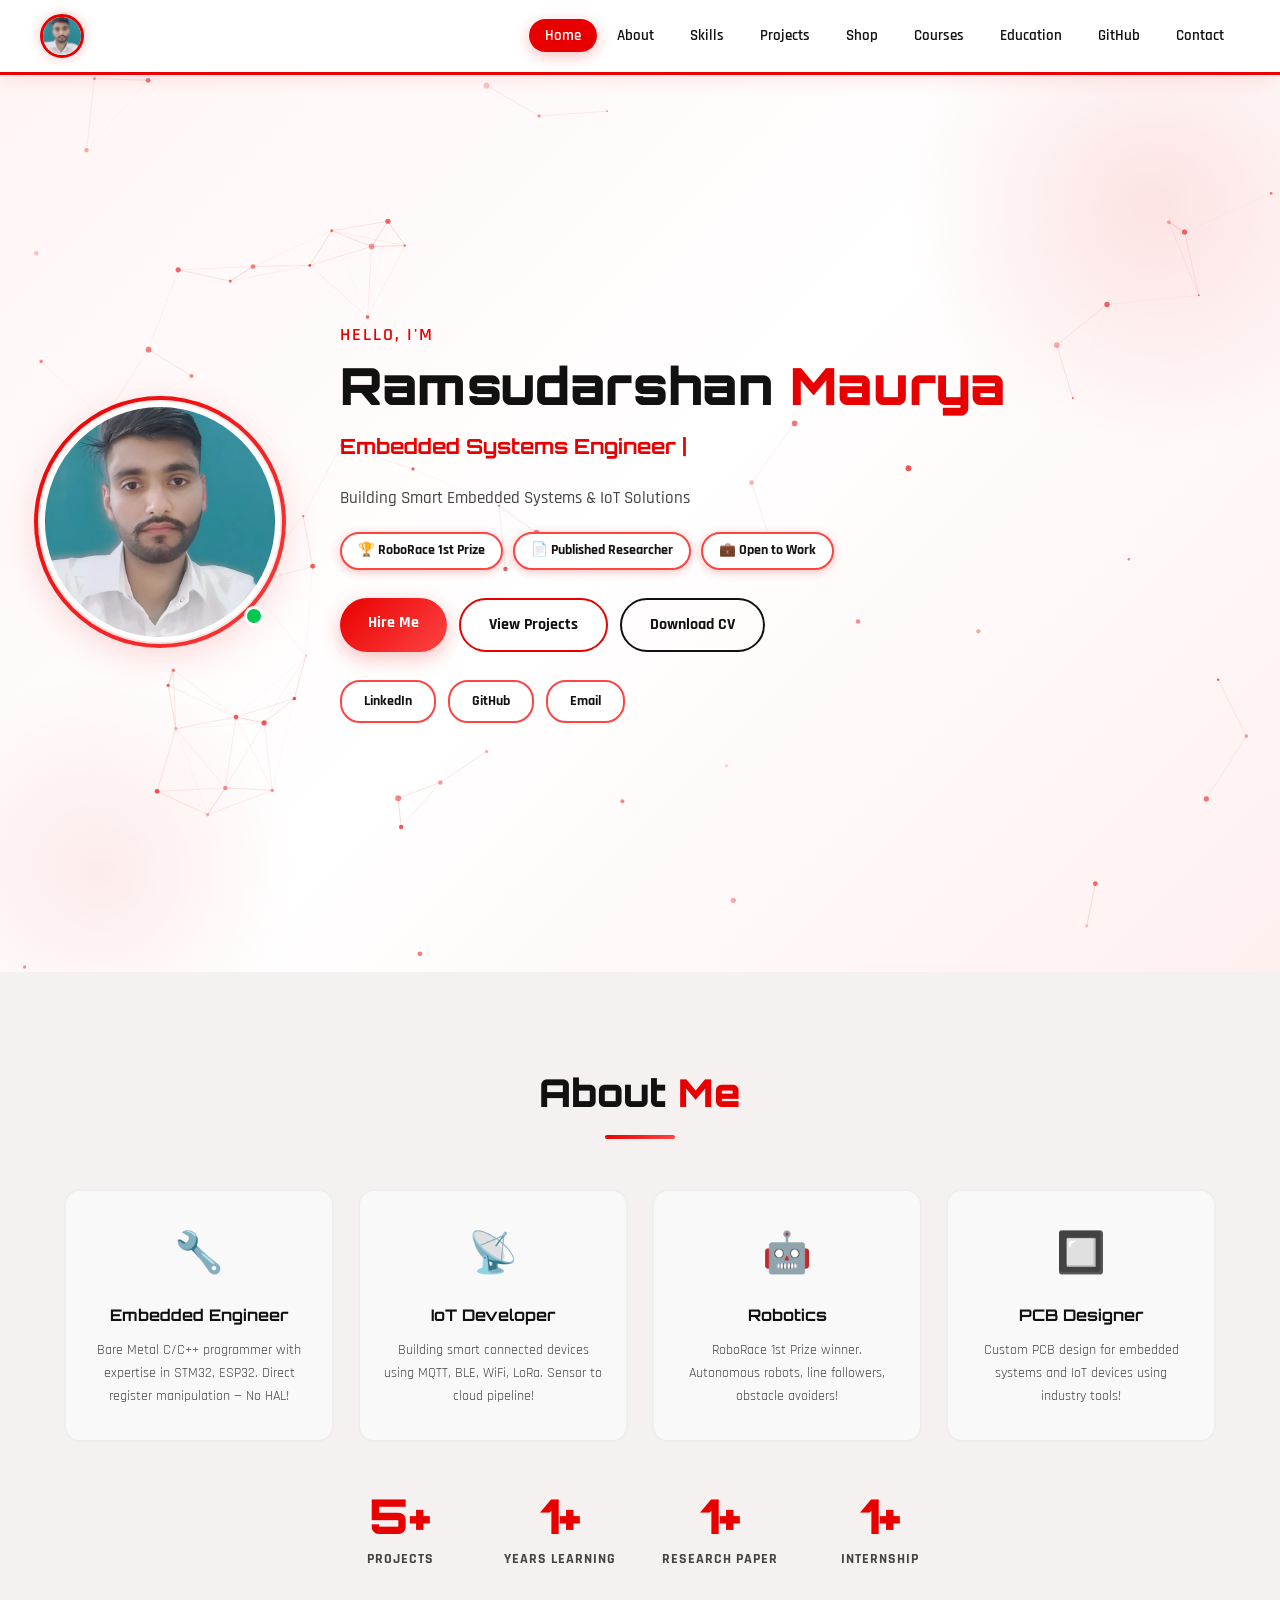
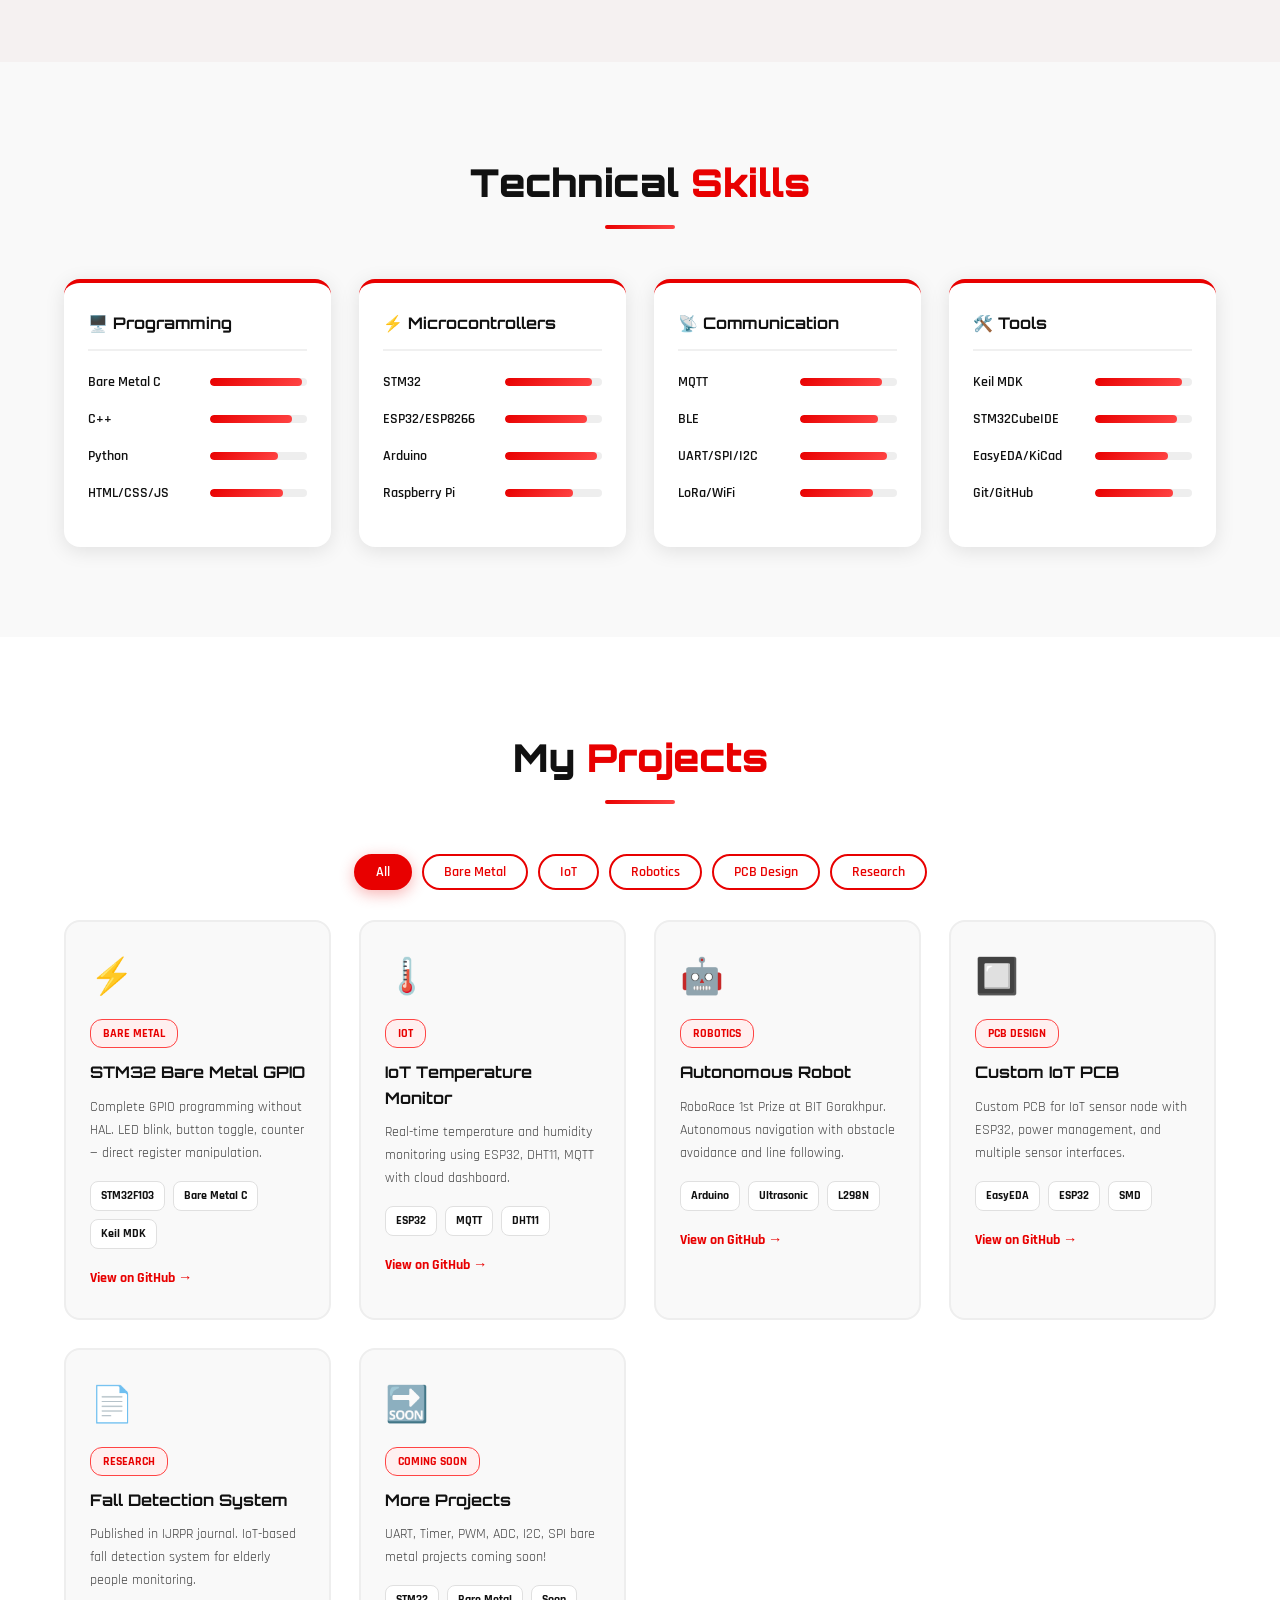
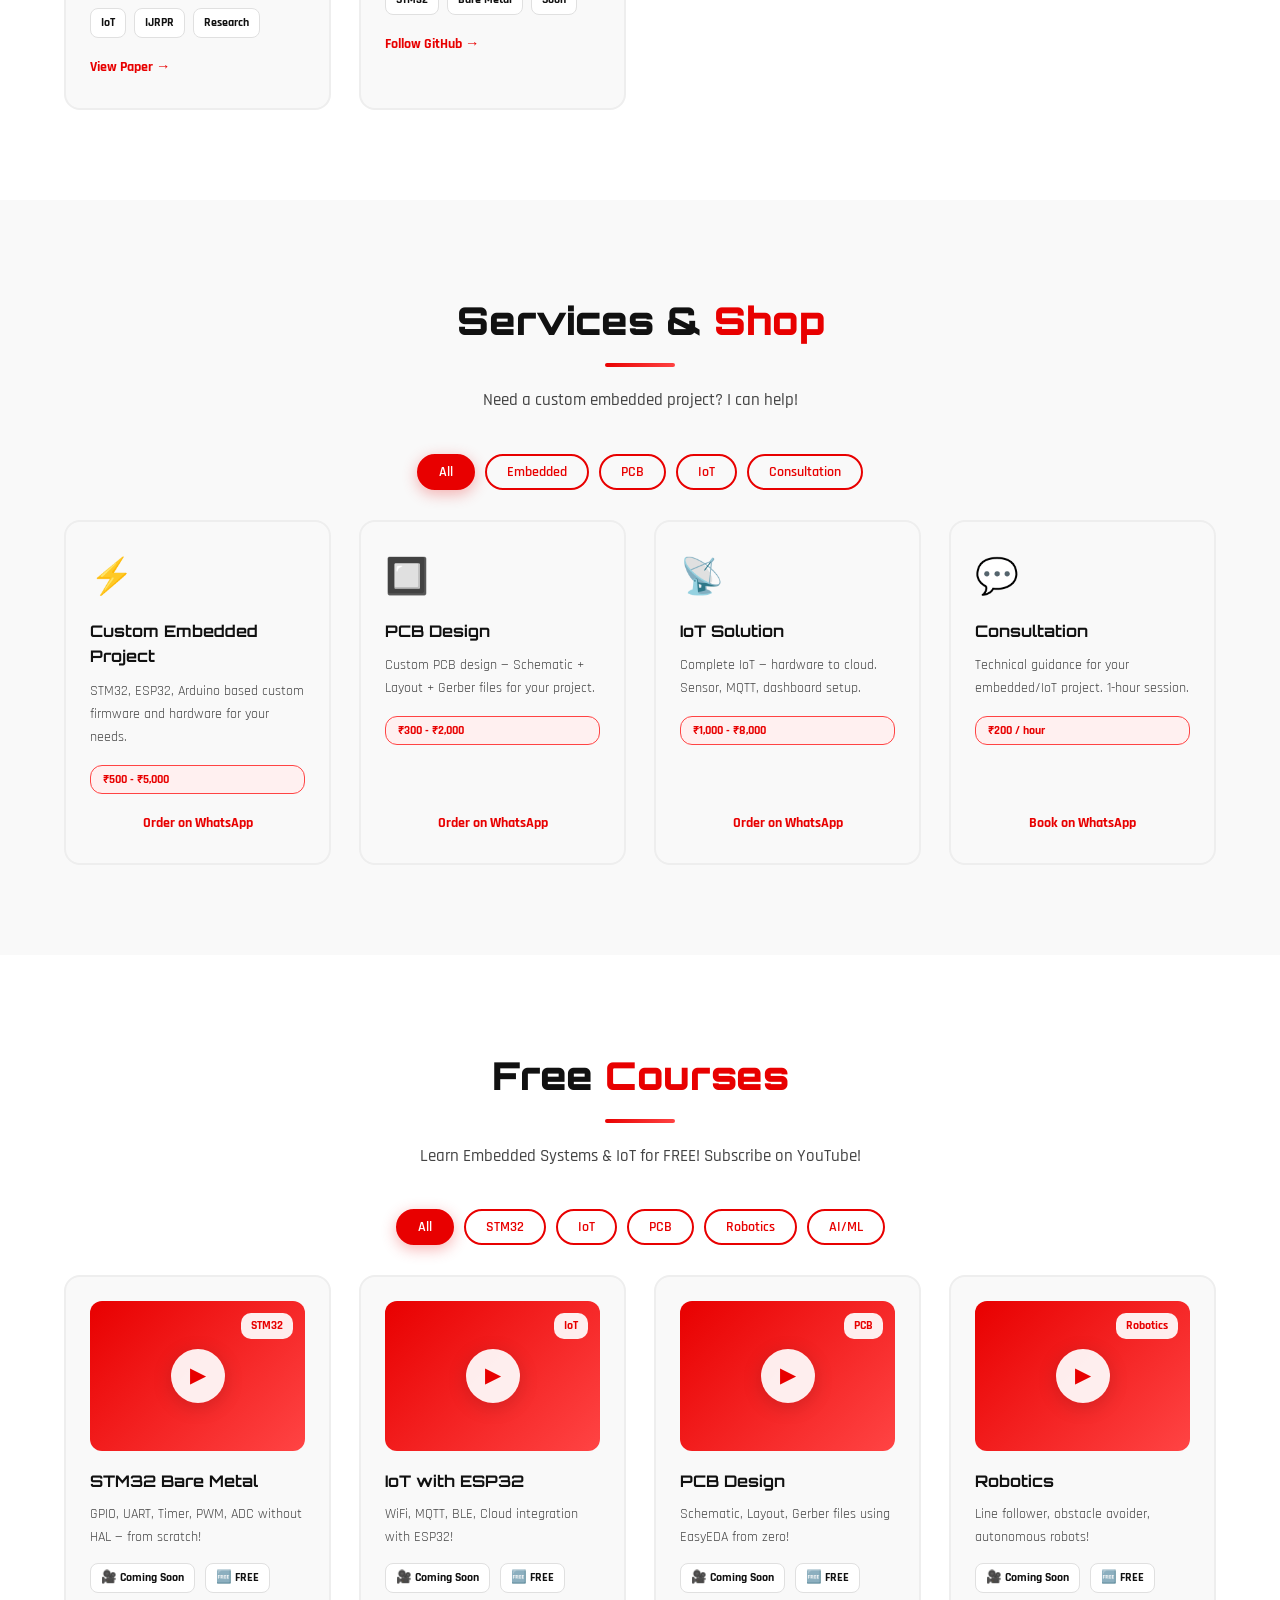
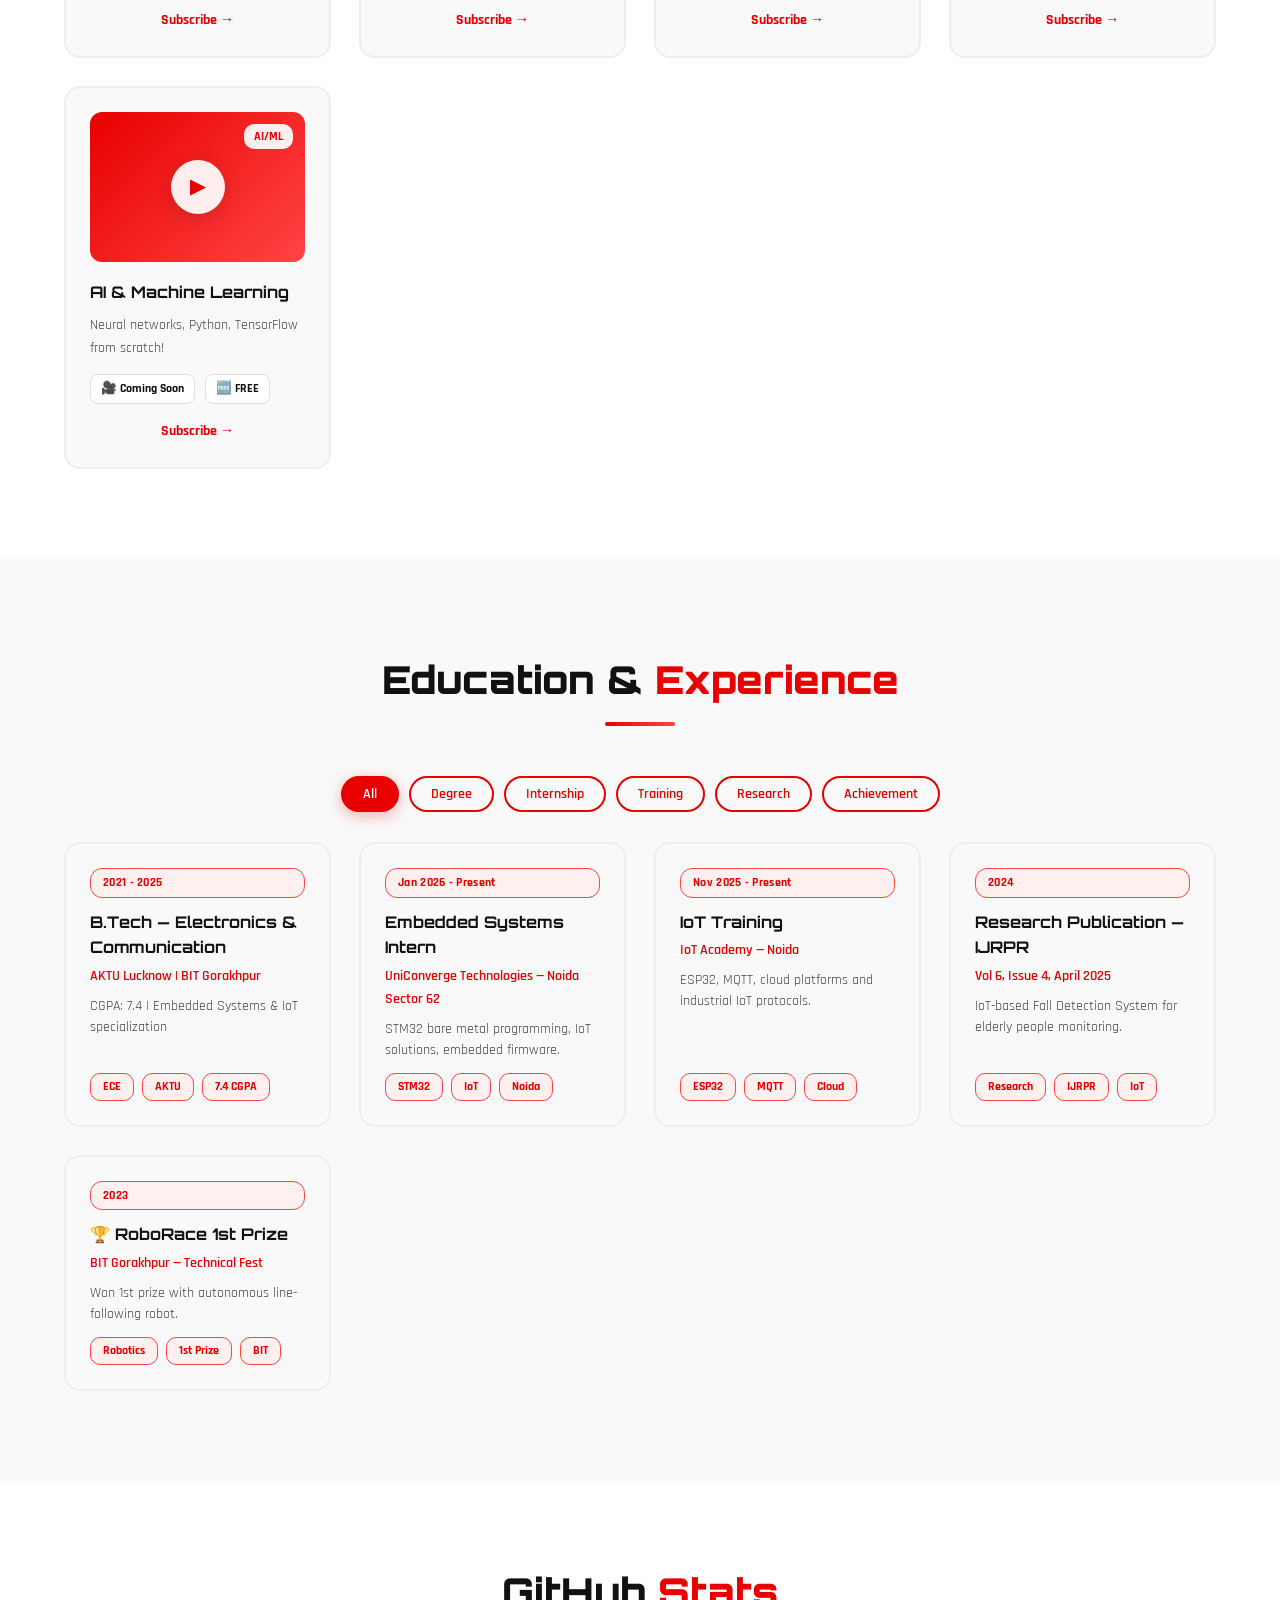
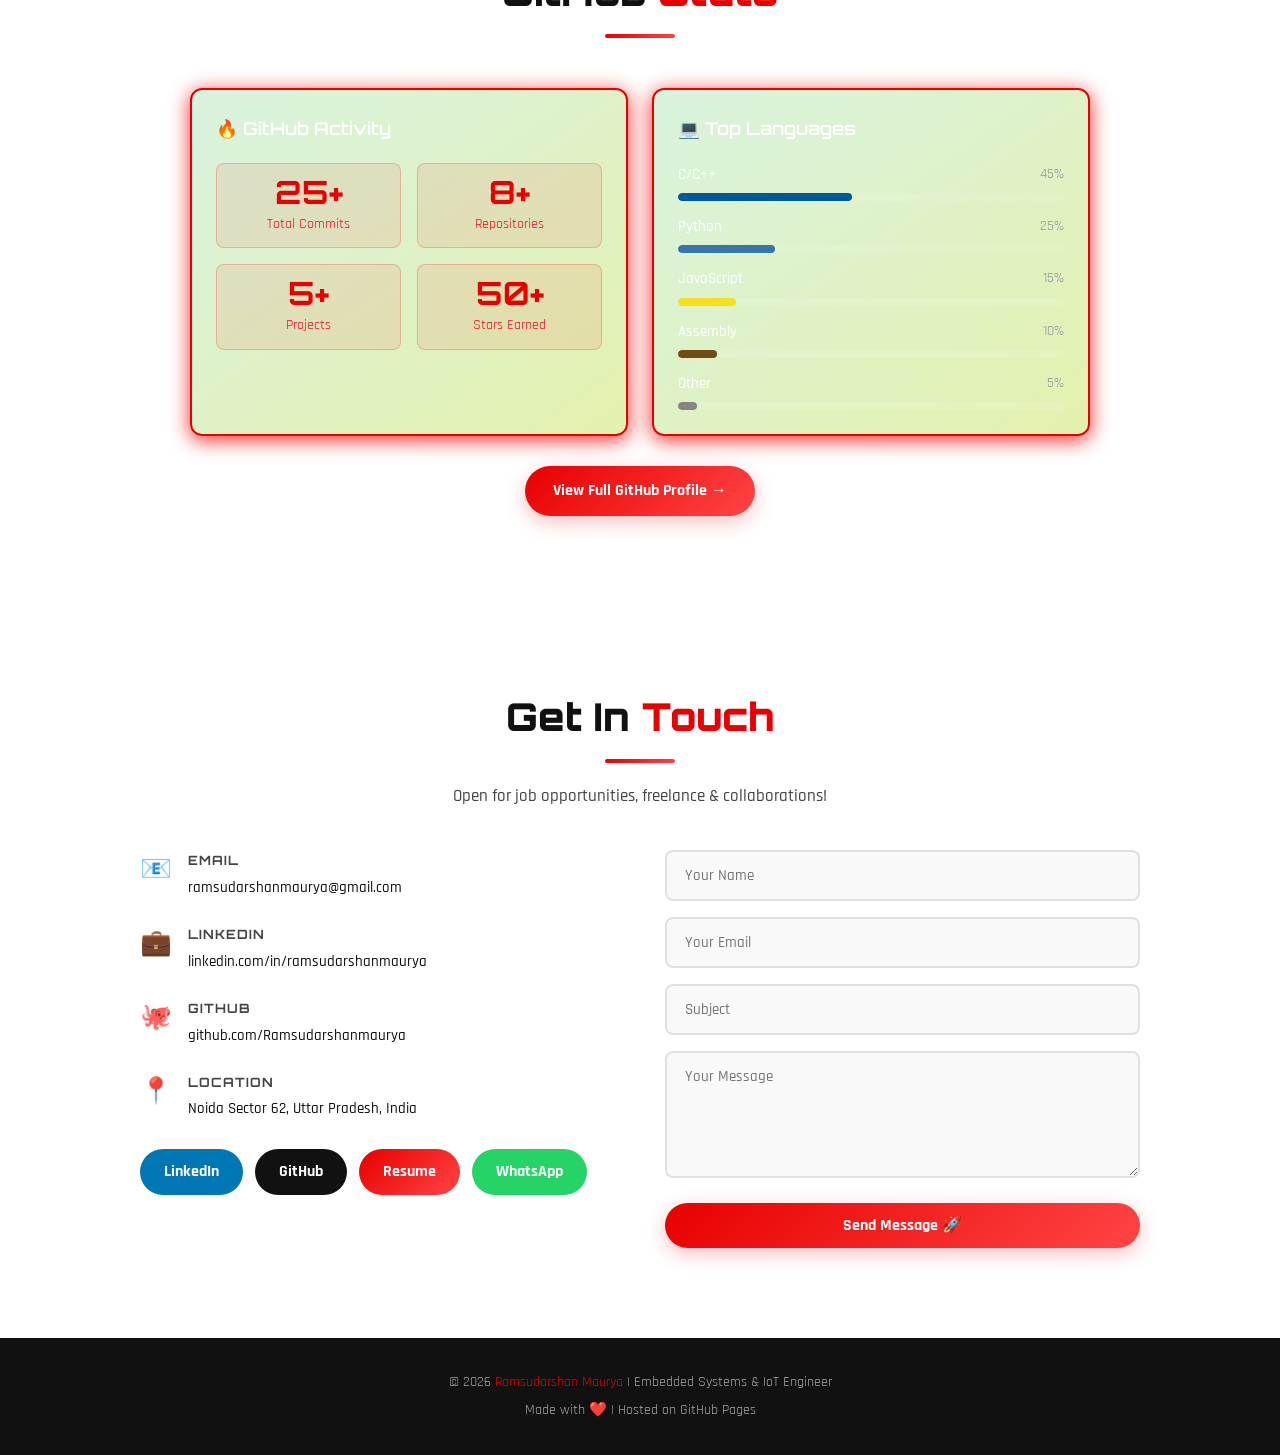
==== commit 34140fc1: "Update meta tags for new website URL and verification" ====
--- a/index.html
+++ b/index.html
@@ -15,20 +15,22 @@
     <meta name="keywords" content="Embedded Systems, STM32, IoT, ESP32, Arduino, Bare Metal Programming, PCB Design, Robotics, MQTT, BLE, Embedded Engineer, Ramsudarshan Maurya">
     <meta name="author" content="Ramsudarshan Maurya">
     <meta name="robots" content="index, follow">
+    <!-- Google Search Console: replace content value with your verification code -->
+    <meta name="google-site-verification" content="PASTE_YOUR_SEARCH_CONSOLE_TOKEN_HERE">
     
     <!-- Open Graph / Facebook -->
     <meta property="og:type" content="website">
-    <meta property="og:url" content="https://ramsudarshanmaurya.github.io/">
+    <meta property="og:url" content="https://ramsudarshanmaurya.engineer/">
     <meta property="og:title" content="Ramsudarshan Maurya | Embedded Systems & IoT Engineer">
     <meta property="og:description" content="Embedded Systems Engineer specializing in STM32 Bare Metal Programming, IoT Solutions, Robotics & PCB Design.">
-    <meta property="og:image" content="https://ramsudarshanmaurya.github.io/profile.jpeg">
+    <meta property="og:image" content="https://ramsudarshanmaurya.engineer/profile.jpeg">
     
     <!-- Twitter -->
     <meta property="twitter:card" content="summary_large_image">
-    <meta property="twitter:url" content="https://ramsudarshanmaurya.github.io/">
+    <meta property="twitter:url" content="https://ramsudarshanmaurya.engineer/">
     <meta property="twitter:title" content="Ramsudarshan Maurya | Embedded Systems & IoT Engineer">
     <meta property="twitter:description" content="Embedded Systems Engineer specializing in STM32 Bare Metal Programming, IoT Solutions, Robotics & PCB Design.">
-    <meta property="twitter:image" content="https://ramsudarshanmaurya.github.io/profile.jpeg">
+    <meta property="twitter:image" content="https://ramsudarshanmaurya.engineer/profile.jpeg">
     
     <!-- Favicon -->
     <link rel="icon" type="image/png" sizes="32x32" href="data:image/svg+xml,<svg xmlns='http://www.w3.org/2000/svg' viewBox='0 0 100 100'><text y='0.9em' font-size='90'>⚡</text></svg>">
--- a/style.css
+++ b/style.css
@@ -72,6 +72,62 @@
 /* Accent color — RED */
 .accent {
   color: var(--red);
+}
+
+/* ============================================
+   LOADING SPINNER
+   ============================================ */
+.loader-wrapper {
+  position: fixed;
+  top: 0;
+  left: 0;
+  width: 100%;
+  height: 100%;
+  background: rgba(255, 255, 255, 0.98);
+  display: flex;
+  align-items: center;
+  justify-content: center;
+  z-index: 99999;
+  transition: opacity 0.5s ease, visibility 0.5s ease;
+}
+
+.loader-wrapper.hidden {
+  opacity: 0;
+  visibility: hidden;
+  pointer-events: none;
+}
+
+.loader {
+  text-align: center;
+}
+
+.loader-inner {
+  width: 60px;
+  height: 60px;
+  border: 4px solid #f0f0f0;
+  border-top: 4px solid var(--red);
+  border-radius: 50%;
+  animation: spin 0.8s linear infinite;
+  margin: 0 auto 16px;
+}
+
+@keyframes spin {
+  0% { transform: rotate(0deg); }
+  100% { transform: rotate(360deg); }
+}
+
+.loader-text {
+  font-family: var(--font-display);
+  font-size: 0.9rem;
+  font-weight: 700;
+  color: var(--red);
+  letter-spacing: 2px;
+  animation: pulse 1.5s ease-in-out infinite;
+}
+
+@keyframes pulse {
+  0%, 100% { opacity: 0.4; }
+  50% { opacity: 1; }
 }
 
 /* ============================================
@@ -477,7 +533,7 @@
    ABOUT SECTION
    ============================================ */
 .about {
-  background: #fff;
+  background: #f5f1f1;
 }
 
 .about-grid {
@@ -743,65 +799,94 @@
 
 .shop-grid {
   display: grid;
-  grid-template-columns: repeat(auto-fit, minmax(240px, 1fr));
-  gap: 24px;
+  grid-template-columns: repeat(auto-fit, minmax(300px, 1fr));
+  gap: 28px;
 }
 
 .shop-card {
-  background: #fff;
+  background: var(--bg);
   border-radius: var(--radius);
-  padding: 32px 24px;
-  text-align: center;
-  box-shadow: 0 4px 20px var(--shadow);
-  border-top: 4px solid var(--red);
-  transition: var(--transition);
+  padding: 28px 24px;
+  text-align: left;
+  border: 2px solid #eee;
+  box-shadow: none;
+  transition: var(--transition);
+  position: relative;
+  overflow: hidden;
+  height: 100%;
+  display: flex;
+  flex-direction: column;
+}
+
+.shop-card::after {
+  content: '';
+  position: absolute;
+  left: 0;
+  right: 0;
+  bottom: 0;
+  height: 4px;
+  background: var(--grad-red);
+  transform: scaleX(0);
+  transform-origin: left;
+  transition: var(--transition);
+}
+
+.shop-card:hover::after {
+  transform: scaleX(1);
 }
 
 .shop-card:hover {
   transform: translateY(-8px);
   box-shadow: 0 20px 50px var(--red-glow);
-}
-
-.shop-icon { font-size: 2.5rem; margin-bottom: 14px; }
+  border-color: var(--red-light);
+  background: #fff;
+}
+
+.shop-icon { font-size: 2.2rem; margin-bottom: 12px; }
 
 .shop-card h3 {
   font-family: var(--font-display);
-  font-size: 0.95rem;
+  font-size: 1rem;
   font-weight: 700;
   color: var(--text);
   margin-bottom: 10px;
 }
 
 .shop-card p {
-  font-size: 0.88rem;
+  font-size: 0.9rem;
   color: var(--text-light);
   margin-bottom: 16px;
   line-height: 1.6;
 }
 
 .shop-price {
-  font-family: var(--font-display);
-  font-size: 1.3rem;
-  font-weight: 900;
+  display: inline-block;
+  padding: 4px 12px;
+  border-radius: 12px;
+  font-size: 0.75rem;
+  font-weight: 700;
   color: var(--red);
+  background: #fff0f0;
+  border: 1.5px solid var(--red-light);
   margin-bottom: 18px;
 }
 
 .btn-shop {
-  background: var(--grad-red);
-  color: #fff;
-  padding: 10px 24px;
-  border-radius: 24px;
+  background: transparent;
+  color: var(--red);
+  padding: 0;
+  border-radius: 0;
   font-weight: 700;
   font-size: 0.9rem;
   display: inline-block;
-  box-shadow: 0 4px 15px var(--red-glow);
-  transition: var(--transition);
+  box-shadow: none;
+  transition: var(--transition);
+  margin-top: auto;
 }
 
 .btn-shop:hover {
-  transform: translateY(-3px);
-  box-shadow: 0 8px 25px rgba(232,0,0,0.35);
+  transform: none;
+  letter-spacing: 1px;
 }
 
 /* ============================================
@@ -813,32 +898,58 @@
 
 .courses-grid {
   display: grid;
-  grid-template-columns: repeat(auto-fit, minmax(240px, 1fr));
-  gap: 24px;
+  grid-template-columns: repeat(auto-fit, minmax(300px, 1fr));
+  gap: 28px;
 }
 
 .course-card {
   background: var(--bg);
   border-radius: var(--radius);
-  padding: 0 0 24px;
+  padding: 24px;
   overflow: hidden;
-  box-shadow: 0 4px 20px var(--shadow);
-  transition: var(--transition);
+  box-shadow: none;
+  border: 2px solid #eee;
+  transition: var(--transition);
+  position: relative;
+  height: 100%;
+  display: flex;
+  flex-direction: column;
+}
+
+.course-card::after {
+  content: '';
+  position: absolute;
+  left: 0;
+  right: 0;
+  bottom: 0;
+  height: 4px;
+  background: var(--grad-red);
+  transform: scaleX(0);
+  transform-origin: left;
+  transition: var(--transition);
+}
+
+.course-card:hover::after {
+  transform: scaleX(1);
 }
 
 .course-card:hover {
   transform: translateY(-8px);
   box-shadow: 0 18px 45px var(--red-glow);
+  border-color: var(--red-light);
+  background: #fff;
 }
 
 /* Red thumbnail area */
 .course-thumb {
-  height: 130px;
+  height: 150px;
   display: flex;
   align-items: center;
   justify-content: center;
   position: relative;
   background: var(--grad-red);
+  border-radius: 12px;
+  margin-bottom: 18px;
 }
 
 .play-btn {
@@ -874,51 +985,53 @@
 
 .course-card h3 {
   font-family: var(--font-display);
-  font-size: 0.95rem;
-  font-weight: 700;
-  color: var(--text);
-  margin: 18px 20px 8px;
+  font-size: 1rem;
+  font-weight: 700;
+  color: var(--text);
+  margin: 0 0 8px;
 }
 
 .course-card p {
-  font-size: 0.88rem;
+  font-size: 0.9rem;
   color: var(--text-light);
-  margin: 0 20px 14px;
-  line-height: 1.5;
+  margin: 0 0 14px;
+  line-height: 1.6;
 }
 
 .course-meta {
   display: flex;
+  flex-wrap: wrap;
   gap: 10px;
-  margin: 0 20px 16px;
+  margin: 0 0 16px;
 }
 
 .course-meta span {
-  font-size: 0.8rem;
-  font-weight: 700;
-  padding: 3px 10px;
+  font-size: 0.78rem;
+  font-weight: 700;
+  padding: 4px 10px;
   border-radius: 8px;
   background: #fff;
-  color: var(--text-light);
-  border: 1.5px solid #eee;
+  color: var(--text);
+  border: 1.5px solid #e0e0e0;
 }
 
 .btn-course {
   display: inline-block;
-  margin: 0 20px;
-  background: var(--grad-red);
-  color: #fff;
-  padding: 9px 22px;
-  border-radius: 20px;
-  font-weight: 700;
-  font-size: 0.88rem;
-  transition: var(--transition);
-  box-shadow: 0 4px 15px var(--red-glow);
+  margin: 0;
+  background: transparent;
+  color: var(--red);
+  padding: 0;
+  border-radius: 0;
+  font-weight: 700;
+  font-size: 0.9rem;
+  transition: var(--transition);
+  box-shadow: none;
+  margin-top: auto;
 }
 
 .btn-course:hover {
-  transform: translateY(-3px);
-  box-shadow: 0 8px 25px rgba(232,0,0,0.35);
+  transform: none;
+  letter-spacing: 1px;
 }
 
 /* ============================================
@@ -930,62 +1043,88 @@
 
 .timeline {
   position: relative;
-  max-width: 800px;
+  max-width: 100%;
   margin: 0 auto;
-  padding-left: 40px;
+  padding-left: 0;
+  display: grid;
+  grid-template-columns: repeat(auto-fit, minmax(300px, 1fr));
+  gap: 28px;
 }
 
 /* Vertical red line */
 .timeline::before {
+  display: none;
+}
+
+.timeline-item {
+  position: relative;
+  margin-bottom: 0;
+}
+
+/* Red dot on timeline */
+.timeline-dot {
+  display: none;
+}
+
+.timeline-content {
+  background: var(--bg);
+  border-radius: var(--radius);
+  padding: 24px;
+  box-shadow: none;
+  border: 2px solid #eee;
+  transition: var(--transition);
+  position: relative;
+  overflow: hidden;
+  height: 100%;
+  display: flex;
+  flex-direction: column;
+}
+
+.timeline-content::after {
   content: '';
   position: absolute;
-  left: 16px;
-  top: 0;
+  left: 0;
+  right: 0;
   bottom: 0;
-  width: 4px;
-  border-radius: 2px;
+  height: 4px;
   background: var(--grad-red);
-}
-
-.timeline-item {
-  position: relative;
-  margin-bottom: 36px;
-}
-
-/* Red dot on timeline */
-.timeline-dot {
-  position: absolute;
-  left: -32px;
-  top: 18px;
-  width: 20px;
-  height: 20px;
-  border-radius: 50%;
-  background: var(--red);
-  border: 3px solid #fff;
-  box-shadow: 0 0 12px var(--red-glow);
-}
-
-.timeline-content {
+  transform: scaleX(0);
+  transform-origin: left;
+  transition: var(--transition);
+}
+
+.timeline-content:hover::after {
+  transform: scaleX(1);
+}
+
+.timeline-content:hover {
+  transform: translateY(-8px);
+  box-shadow: 0 20px 50px var(--red-glow);
+  border-color: var(--red-light);
   background: #fff;
-  border-radius: var(--radius);
-  padding: 24px 28px;
-  box-shadow: 0 4px 20px var(--shadow);
-  border-left: 4px solid var(--red);
-  transition: var(--transition);
-}
-
-.timeline-content:hover {
-  transform: translateX(8px);
-  box-shadow: 0 10px 35px var(--red-glow);
+}
+
+/* Large desktop: force 4 cards per row */
+@media (min-width: 1280px) {
+  .projects-grid,
+  .shop-grid,
+  .courses-grid,
+  .timeline {
+    grid-template-columns: repeat(4, minmax(0, 1fr));
+  }
 }
 
 .timeline-year {
-  font-family: var(--font-display);
-  font-size: 0.8rem;
+  display: inline-block;
+  font-size: 0.75rem;
   font-weight: 700;
   color: var(--red);
-  letter-spacing: 1px;
-  margin-bottom: 8px;
+  letter-spacing: 0.3px;
+  margin-bottom: 12px;
+  padding: 4px 12px;
+  border-radius: 12px;
+  background: #fff0f0;
+  border: 1.5px solid var(--red-light);
 }
 
 .timeline-content h3 {
@@ -1014,6 +1153,7 @@
   display: flex;
   flex-wrap: wrap;
   gap: 8px;
+  margin-top: auto;
 }
 
 .timeline-tags span {
@@ -1267,11 +1407,8 @@
   }
 
   .timeline {
-    padding-left: 30px;
-  }
-
-  .timeline-dot {
-    left: -24px;
+    padding-left: 0;
+    grid-template-columns: 1fr;
   }
 }
 
@@ -1286,3 +1423,337 @@
   .courses-grid    { grid-template-columns: 1fr; }
   .about-grid      { grid-template-columns: 1fr 1fr; }
 }
+
+
+/* ================================================
+   1. PARTICLE CANVAS — Hero ke peeche dikhega
+   ================================================ */
+
+/* Canvas hero section ke andar full size cover karega */
+#particleCanvas {
+  position: absolute;  /* hero section ke andar position */
+  top: 0;
+  left: 0;
+  width: 100%;
+  height: 100%;
+  z-index: 0;          /* content ke peeche rahega */
+  pointer-events: none; /* mouse click canvas ko nahi, content ko milega */
+}
+
+/* Hero content particles ke upar aaye */
+.hero-content {
+  position: relative;
+  z-index: 1;
+}
+
+
+/* ================================================
+   2. FILTER BUTTONS — Projects section
+   ================================================ */
+
+/* Buttons ka wrapper */
+.filter-buttons {
+  display: flex;
+  flex-wrap: wrap;        /* mobile pe wrap ho jaye */
+  gap: 10px;
+  justify-content: center;
+  margin-bottom: 30px;
+}
+
+/* Ek button ka style */
+.filter-btn {
+  padding: 7px 20px;
+  border: 2px solid #e80000;
+  border-radius: 25px;
+  background: transparent;
+  color: #e80000;
+  font-family: 'Rajdhani', sans-serif;
+  font-size: 0.9rem;
+  font-weight: 600;
+  cursor: pointer;
+  transition: all 0.3s ease;
+}
+
+/* Hover aur active (selected) button */
+.filter-btn:hover,
+.filter-btn.active {
+  background: #e80000;
+  color: #fff;
+  box-shadow: 0 4px 15px rgba(232, 0, 0, 0.3);
+}
+
+
+/* ================================================
+   3. GITHUB STATS SECTION — Separate section
+   ================================================ */
+
+/* Section styling */
+.github-stats {
+  background: #fff;
+  padding: 80px 0;
+}
+
+/* Legacy wrapper (if needed for old refs) */
+.github-stats-section {
+  margin-top: 0;
+  text-align: center;
+}
+
+/* Heading removed — using section-title now */
+.github-stats-section h3 {
+  color: #e80000;
+  font-size: 1.4rem;
+  margin-bottom: 20px;
+}
+
+/* Images ka row */
+.github-stats-row {
+  display: flex;
+  flex-wrap: wrap;        /* mobile pe ek ke neeche ek */
+  justify-content: center;
+  gap: 16px;
+}
+
+/* Har image */
+.github-stats-row img {
+  max-width: 100%;
+  height: auto;
+  border-radius: 10px;
+}
+
+/* Manual GitHub Stats Cards */
+.github-manual-stats {
+  display: grid;
+  grid-template-columns: repeat(auto-fit, minmax(300px, 1fr));
+  gap: 24px;
+  margin-top: 30px;
+  max-width: 900px;
+  margin-left: auto;
+  margin-right: auto;
+}
+
+.gh-stat-card {
+  background: linear-gradient(145deg, hsl(134, 50%, 90%), #e4f1ae);
+  border: 2px solid #e80000;
+  border-radius: 12px;
+  padding: 24px;
+  box-shadow: 0 4px 20px rgba(238, 7, 7, 0.868);
+  transition: transform 0.3s ease, box-shadow 0.3s ease;
+}
+
+.gh-stat-card:hover {
+  transform: translateY(-5px);
+  box-shadow: 0 8px 30px rgba(245, 6, 6, 0.856);
+}
+
+.gh-card-title {
+  color: #ffffff;
+  font-size: 1.1rem;
+  font-weight: 600;
+  margin-bottom: 20px;
+  text-align: left;
+  font-family: var(--font-display);
+}
+
+/* Stats Grid */
+.gh-stats-grid {
+  display: grid;
+  grid-template-columns: repeat(2, 1fr);
+  gap: 16px;
+}
+
+.gh-stat-item {
+  display: flex;
+  flex-direction: column;
+  align-items: center;
+  padding: 12px;
+  background: rgba(232, 0, 0, 0.08);
+  border-radius: 8px;
+  border: 1px solid rgba(232, 0, 0, 0.2);
+}
+
+.gh-stat-number {
+  color: #e80000;
+  font-size: 2rem;
+  font-weight: 700;
+  font-family: var(--font-display);
+  line-height: 1;
+}
+
+.gh-stat-label {
+  color: #e90c1b;
+  font-size: 0.85rem;
+  margin-top: 6px;
+  text-align: center;
+}
+
+/* Language Bars */
+.gh-lang-bars {
+  display: flex;
+  flex-direction: column;
+  gap: 14px;
+}
+
+.gh-lang-item {
+  text-align: left;
+}
+
+.gh-lang-info {
+  display: flex;
+  justify-content: space-between;
+  margin-bottom: 6px;
+}
+
+.gh-lang-name {
+  color: #ffffff;
+  font-weight: 500;
+  font-size: 0.95rem;
+}
+
+.gh-lang-percent {
+  color: #8b949e;
+  font-size: 0.9rem;
+}
+
+.gh-lang-bar {
+  width: 100%;
+  height: 8px;
+  background: rgba(255, 255, 255, 0.1);
+  border-radius: 4px;
+  overflow: hidden;
+}
+
+.gh-lang-fill {
+  height: 100%;
+  border-radius: 4px;
+  transition: width 0.6s ease;
+}
+
+.gh-fill-cpp {
+  width: 45%;
+  background: #00599c;
+}
+
+.gh-fill-python {
+  width: 25%;
+  background: #3776ab;
+}
+
+.gh-fill-js {
+  width: 15%;
+  background: #f7df1e;
+}
+
+.gh-fill-asm {
+  width: 10%;
+  background: #6e4c13;
+}
+
+.gh-fill-other {
+  width: 5%;
+  background: #858585;
+}
+
+.gh-profile-btn-wrap {
+  margin-top: 30px;
+  text-align: center;
+}
+
+/* Responsive */
+@media (max-width: 768px) {
+  .github-manual-stats {
+    grid-template-columns: 1fr;
+  }
+  
+  .gh-stats-grid {
+    grid-template-columns: 1fr;
+  }
+}
+
+
+
+/* ================================================
+   4. EDUCATION TIMELINE — Compact size
+   ================================================ */
+
+/* Har item ka gap kam kiya */
+.timeline-item {
+  margin-bottom: 0;
+}
+
+/* Card ka padding kam kiya */
+.timeline-content {
+  padding: 24px;
+}
+
+/* Year badge chhota */
+.timeline-year {
+  font-size: 0.75rem;
+  padding: 4px 12px;
+  margin-bottom: 12px;
+}
+
+/* Title chhota */
+.timeline-content h3 {
+  font-size: 1rem;
+  margin-bottom: 4px;
+}
+
+/* Organization chhota */
+.timeline-content h4 {
+  font-size: 0.9rem;
+  margin-bottom: 8px;
+}
+
+/* Description chhoti */
+.timeline-content p {
+  font-size: 0.88rem;
+  line-height: 1.5;
+  margin-bottom: 12px;
+}
+
+/* Tags chhote */
+.timeline-tags span {
+  font-size: 0.78rem;
+  padding: 3px 12px;
+}
+
+
+/* ================================================
+   5. MOBILE FIXES — 768px se chhote screens
+   ================================================ */
+@media (max-width: 768px) {
+
+  /* Filter buttons chhote */
+  .filter-btn {
+    padding: 6px 14px;
+    font-size: 0.82rem;
+  }
+
+  /* GitHub stats ek column mein */
+  .github-stats-row {
+    flex-direction: column;
+    align-items: center;
+  }
+  .github-stats-row img {
+    width: 100%;
+    max-width: 360px;
+  }
+}
+
+
+/* ================================================
+   6. MOBILE FIXES — 480px se chhote (small phones)
+   ================================================ */
+@media (max-width: 480px) {
+
+  /* Filter buttons aur chhote */
+  .filter-btn {
+    padding: 5px 11px;
+    font-size: 0.76rem;
+  }
+
+  /* Timeline aur compact */
+  .timeline-content h3 { font-size: 0.90rem; }
+  .timeline-content p  { font-size: 0.76rem; }
+}
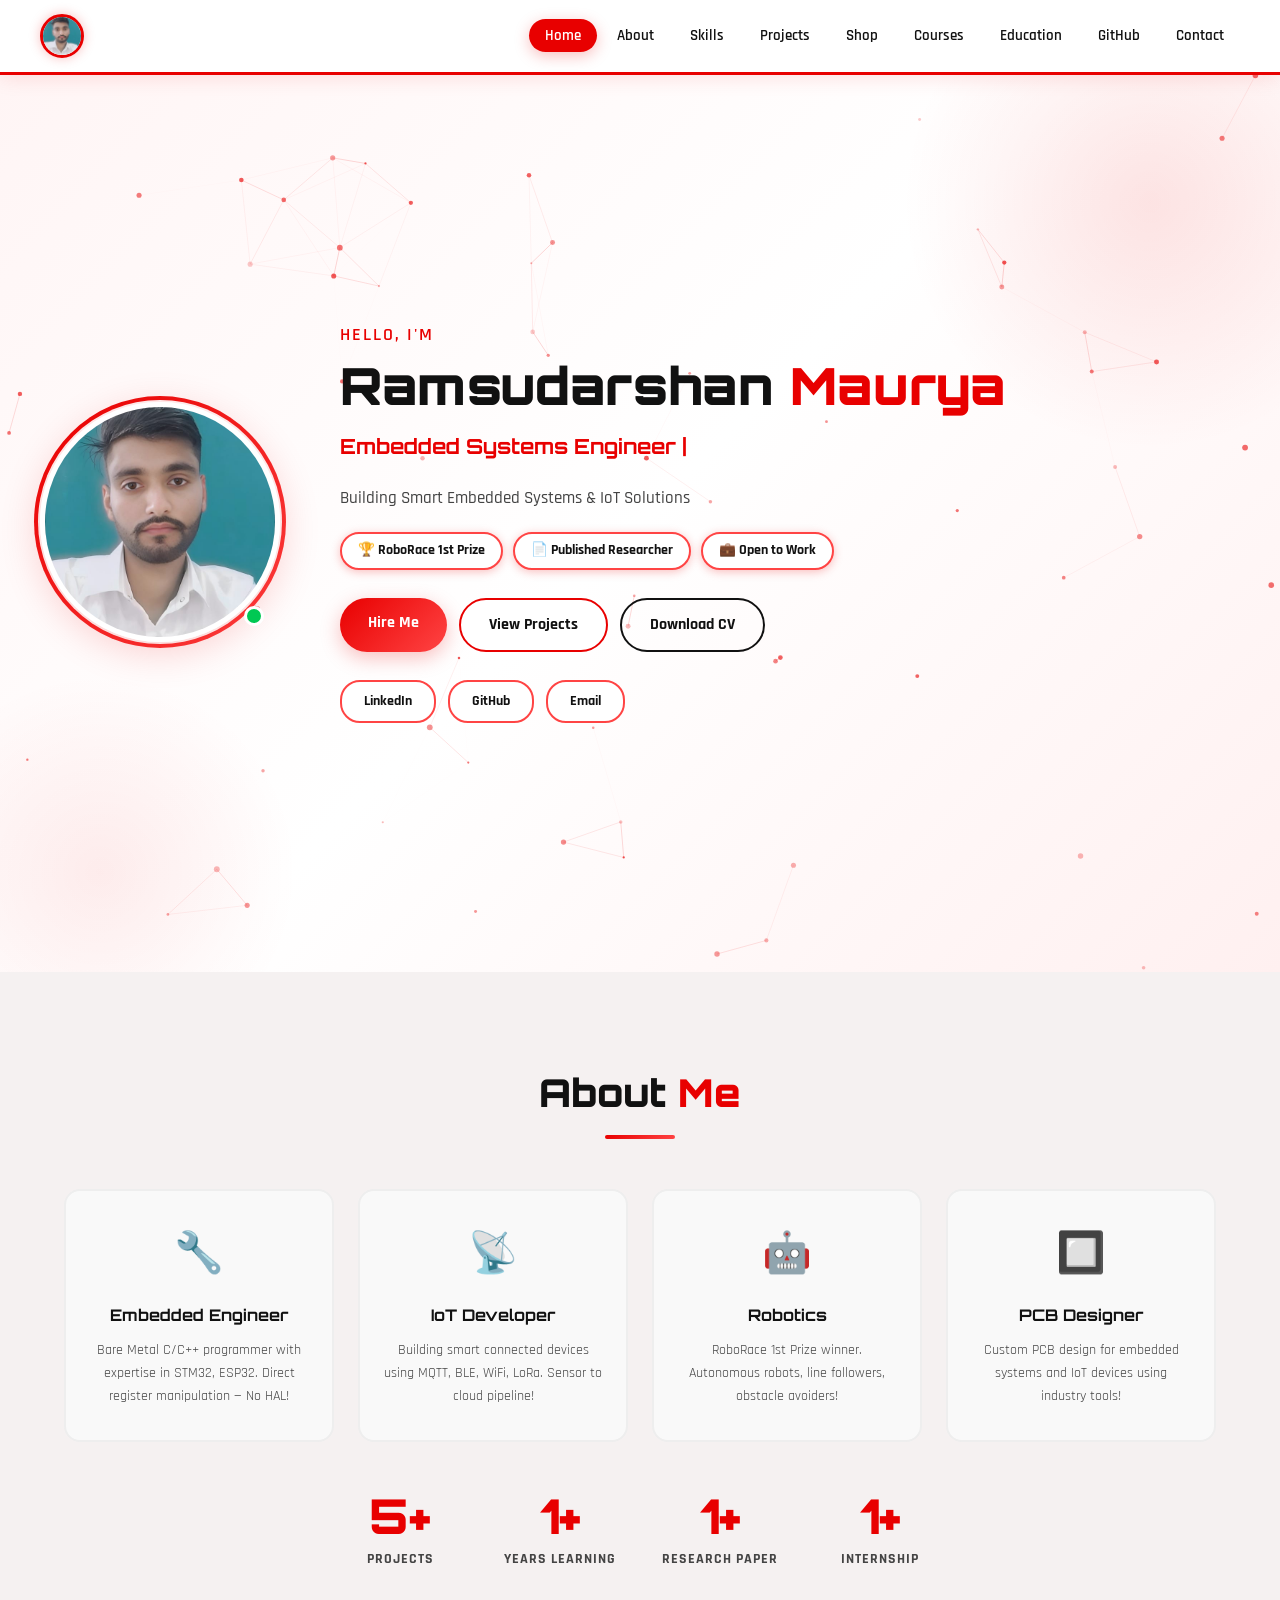
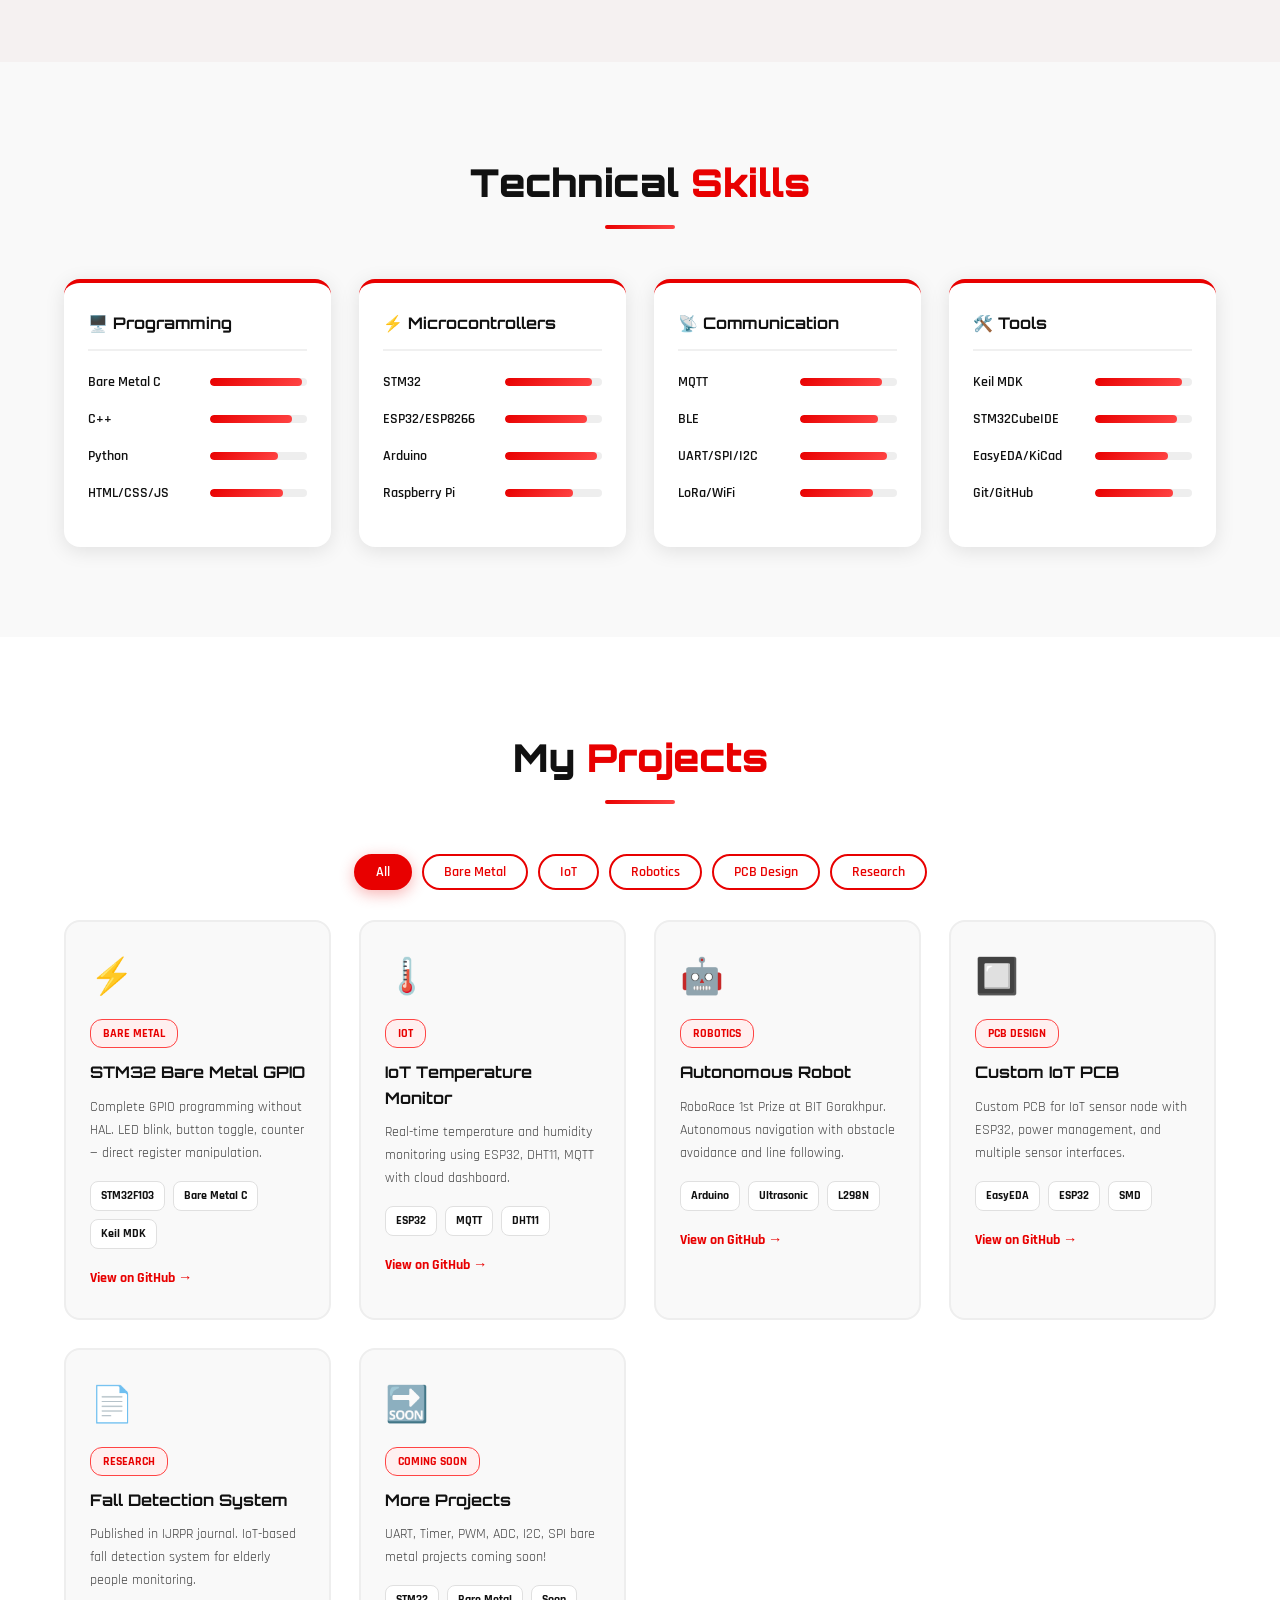
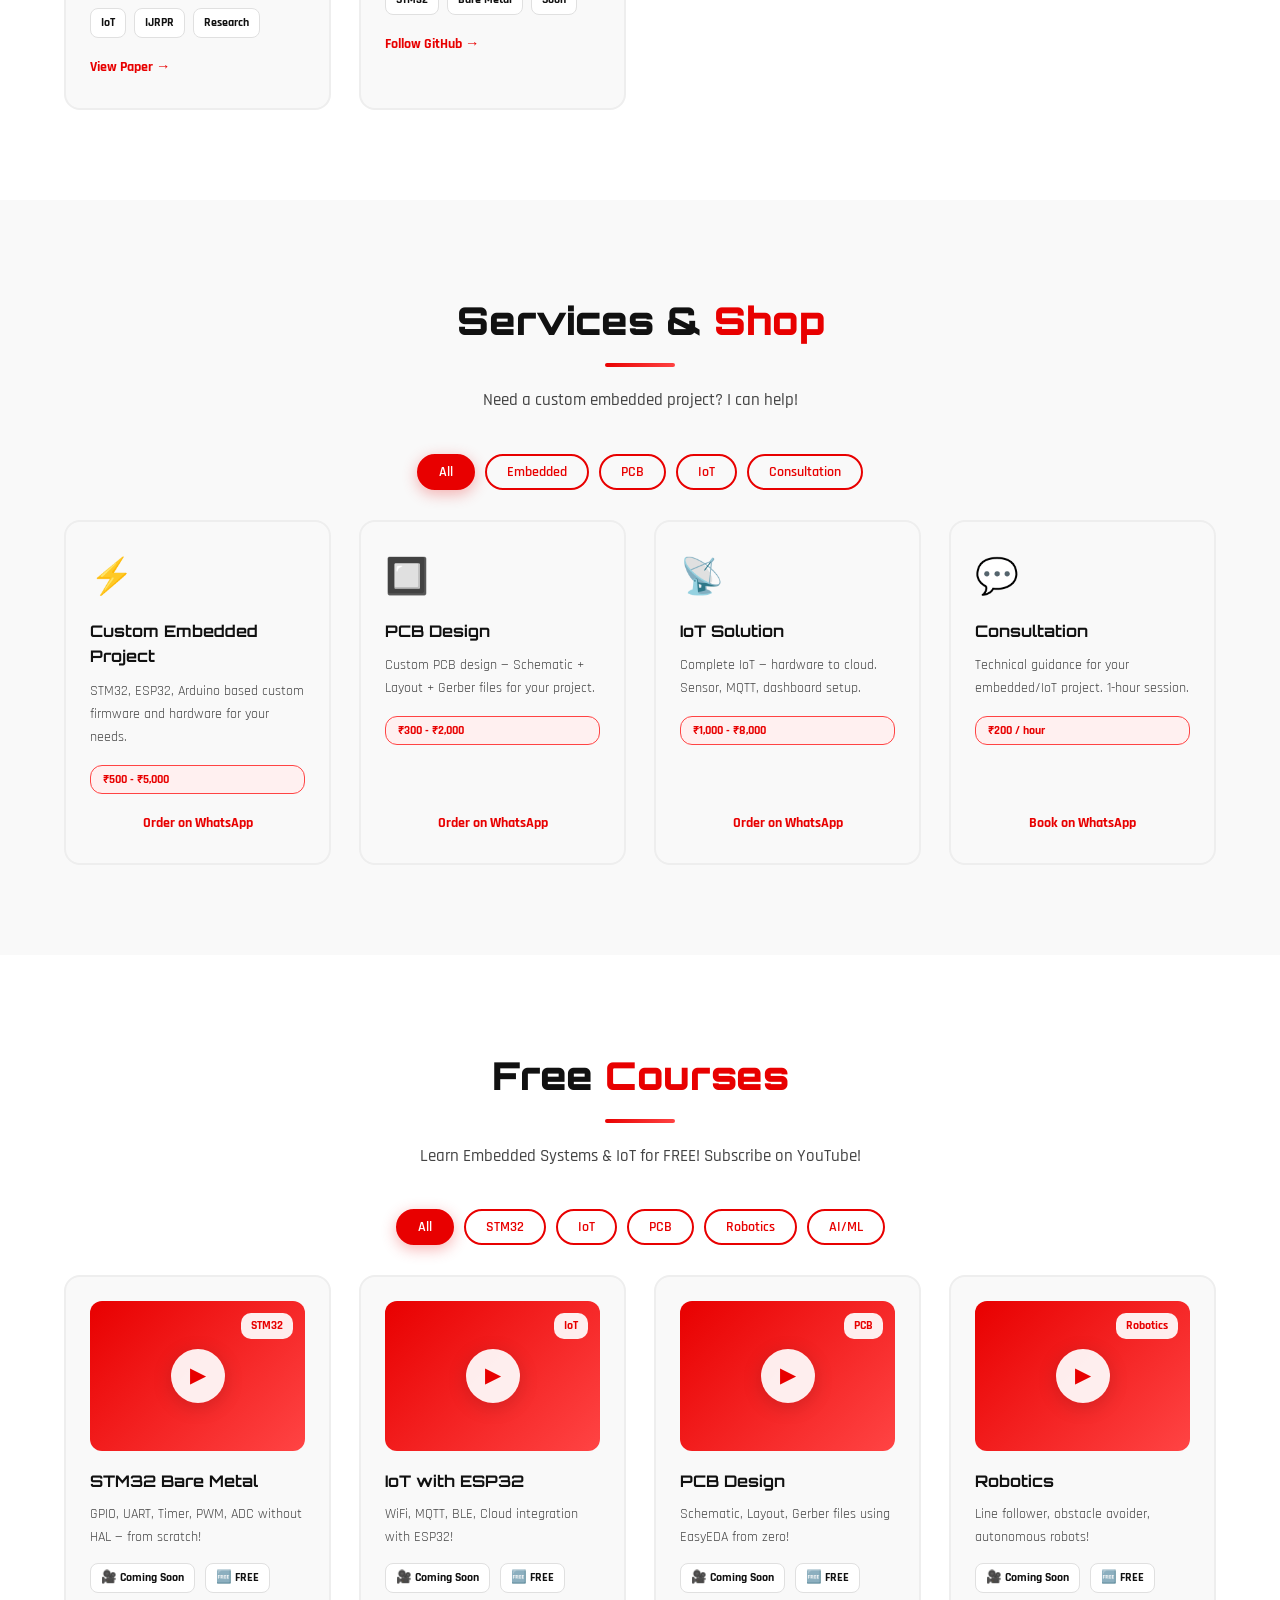
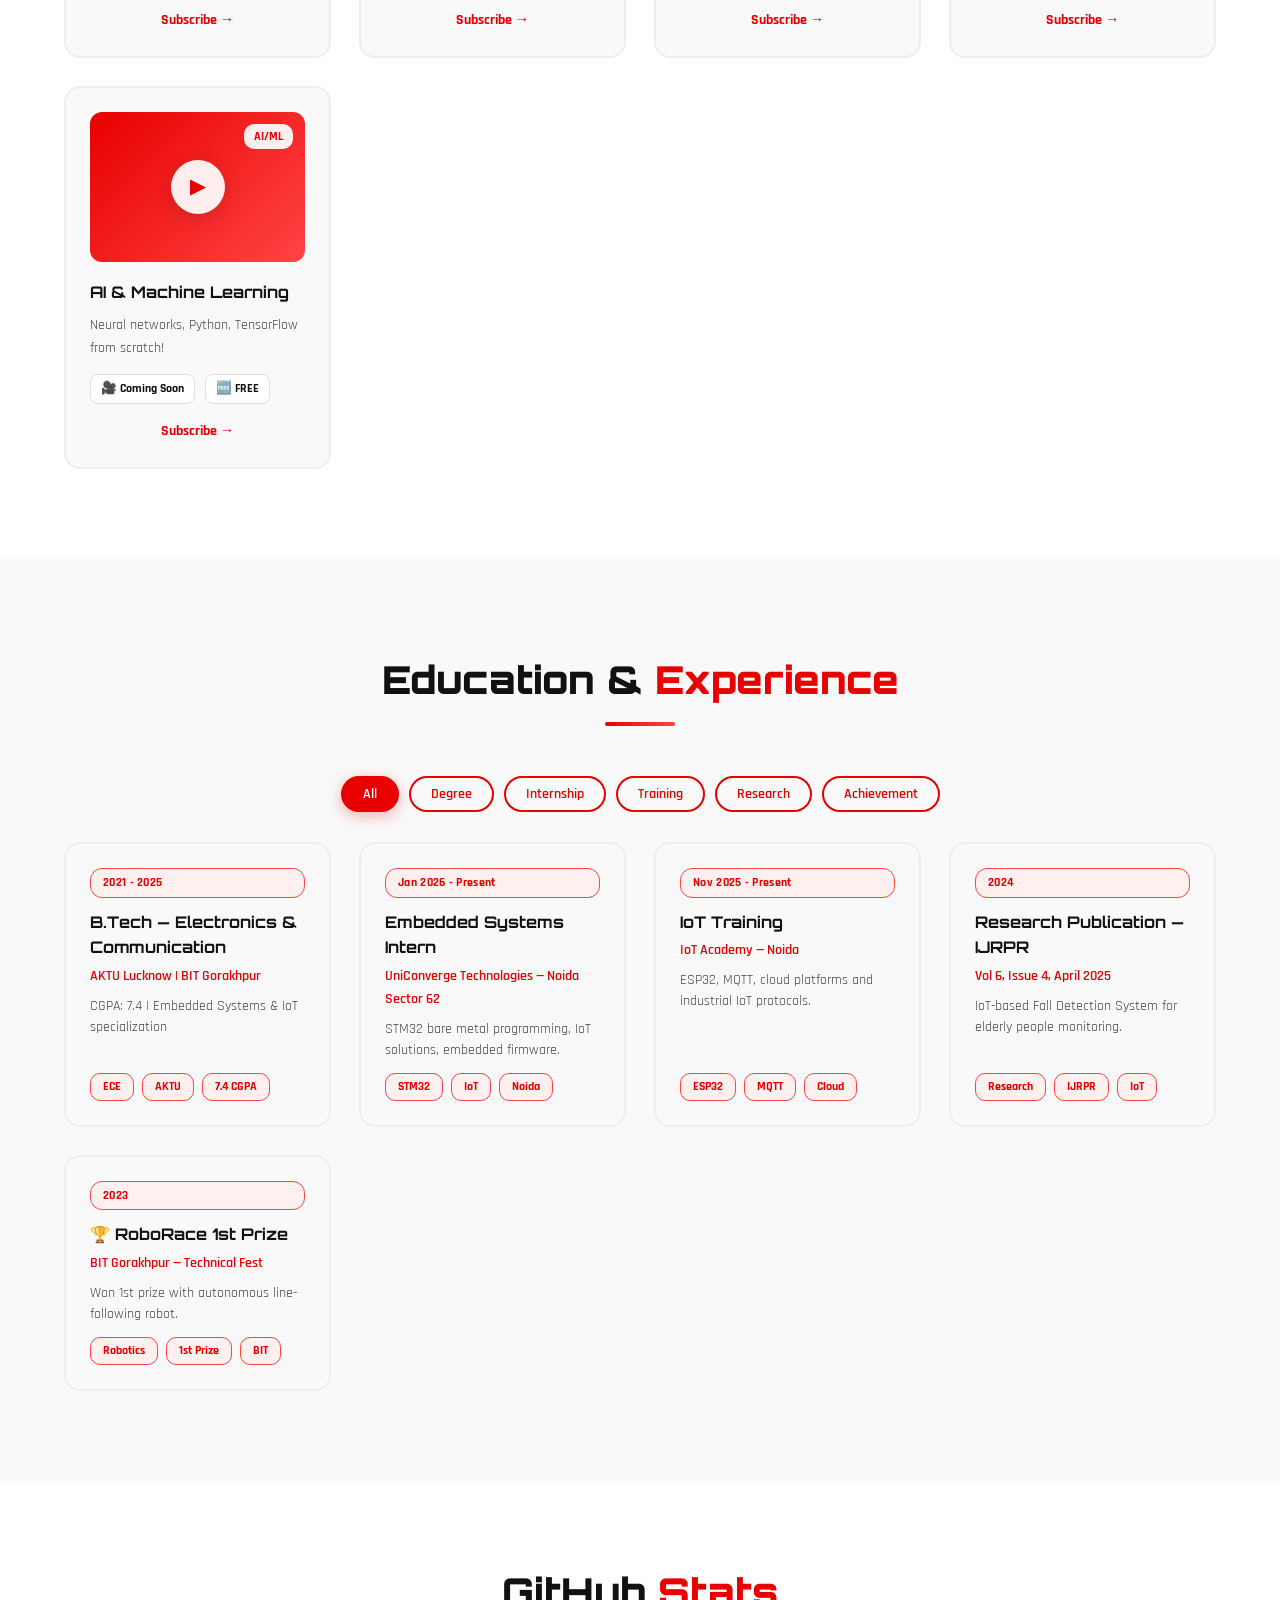
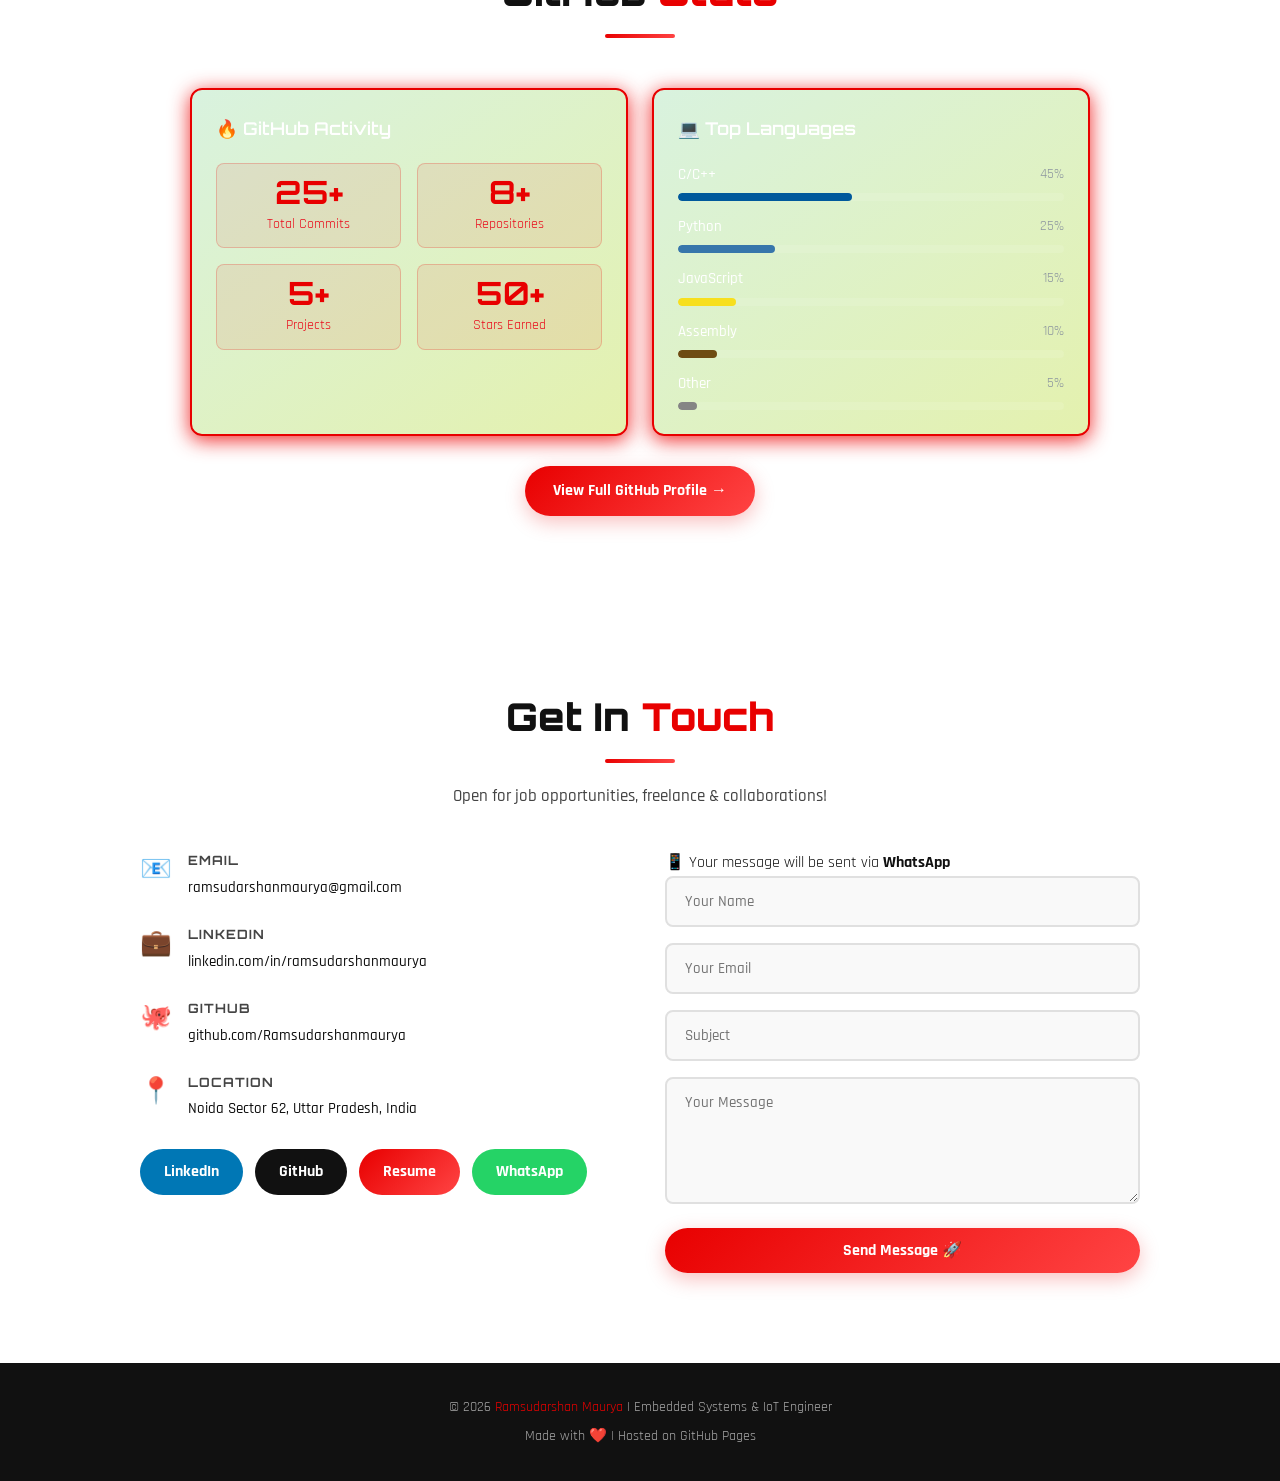
==== commit 2c399e6a: "Update index.html" ====
--- a/index.html
+++ b/index.html
@@ -15,7 +15,8 @@
     <meta name="keywords" content="Embedded Systems, STM32, IoT, ESP32, Arduino, Bare Metal Programming, PCB Design, Robotics, MQTT, BLE, Embedded Engineer, Ramsudarshan Maurya">
     <meta name="author" content="Ramsudarshan Maurya">
     <meta name="robots" content="index, follow">
-    <!-- Google Search Console: replace content value with your verification code -->
+    <link rel="canonical" href="https://ramsudarshanmaurya.engineer/">
+    <!-- Add Google Search Console verification meta tag here when token is available -->
     <meta name="google-site-verification" content="PASTE_YOUR_SEARCH_CONSOLE_TOKEN_HERE">
     
     <!-- Open Graph / Facebook -->
@@ -43,14 +44,6 @@
 
 <body>
 
-<!-- Loading Spinner -->
-<div id="loader" class="loader-wrapper" aria-label="Loading content">
-    <div class="loader">
-        <div class="loader-inner"></div>
-        <div class="loader-text">Loading...</div>
-    </div>
-</div>
-
 <!-- ============================================
      NAVBAR
      ============================================ -->
@@ -119,7 +112,7 @@
             <div class="hero-socials">
                 <a href="https://linkedin.com/in/ramsudarshanmaurya" target="_blank" rel="noopener noreferrer" class="social-btn">LinkedIn</a>
                 <a href="https://github.com/Ramsudarshanmaurya" target="_blank" rel="noopener noreferrer" class="social-btn">GitHub</a>
-                <a href="/cdn-cgi/l/email-protection#3e4c5f534d4b5a5f4c4d565f50535f4b4c475f7e59535f5752105d5153" class="social-btn">Email</a>
+                <a href="mailto:ramsudarshanmaurya@gmail.com" class="social-btn">Email</a>
             </div>
         </div>
 
@@ -403,7 +396,7 @@
                     <span class="contact-icon">📧</span>
                     <div>
                         <h4>Email</h4>
-                        <a id="contact-email" href="#">Loading...</a>
+                        <a id="contact-email" href="mailto:ramsudarshanmaurya@gmail.com">ramsudarshanmaurya@gmail.com</a>
                     </div>
                 </div>
 
@@ -412,7 +405,7 @@
                     <span class="contact-icon">💼</span>
                     <div>
                         <h4>LinkedIn</h4>
-                        <a id="contact-linkedin" href="#" target="_blank" rel="noopener noreferrer">Loading...</a>
+                        <a id="contact-linkedin" href="https://linkedin.com/in/ramsudarshanmaurya" target="_blank" rel="noopener noreferrer">linkedin.com/in/ramsudarshanmaurya</a>
                     </div>
                 </div>
 
@@ -421,7 +414,7 @@
                     <span class="contact-icon">🐙</span>
                     <div>
                         <h4>GitHub</h4>
-                        <a id="contact-github" href="#" target="_blank" rel="noopener noreferrer">Loading...</a>
+                        <a id="contact-github" href="https://github.com/Ramsudarshanmaurya" target="_blank" rel="noopener noreferrer">github.com/Ramsudarshanmaurya</a>
                     </div>
                 </div>
 
@@ -430,34 +423,37 @@
                     <span class="contact-icon">📍</span>
                     <div>
                         <h4>Location</h4>
-                        <p id="contact-location">Loading...</p>
+                        <p id="contact-location">Noida Sector 62, Uttar Pradesh, India</p>
                     </div>
                 </div>
 
                 <!-- Contact Buttons — id zaroori hain! -->
                 <div class="contact-buttons">
-                    <a id="btn-linkedin"  href="#" target="_blank" rel="noopener noreferrer" class="btn btn-linkedin">LinkedIn</a>
-                    <a id="btn-github-c"  href="#" target="_blank" rel="noopener noreferrer" class="btn btn-github-c">GitHub</a>
-                    <a id="btn-resume"    href="#" target="_blank" rel="noopener noreferrer" class="btn btn-resume">Resume</a>
-                    <a id="btn-whatsapp"  href="#" target="_blank" rel="noopener noreferrer" class="btn btn-whatsapp">WhatsApp</a>
+                    <a id="btn-linkedin"  href="https://linkedin.com/in/ramsudarshanmaurya" target="_blank" rel="noopener noreferrer" class="btn btn-linkedin">LinkedIn</a>
+                    <a id="btn-github-c"  href="https://github.com/Ramsudarshanmaurya" target="_blank" rel="noopener noreferrer" class="btn btn-github-c">GitHub</a>
+                    <a id="btn-resume"    href="https://drive.google.com/drive/folders/1SslKdhRWbyK213nZJpzLBBzx7PcJapPm" target="_blank" rel="noopener noreferrer" class="btn btn-resume">Resume</a>
+                    <a id="btn-whatsapp"  href="https://wa.me/918808044818?text=Hi%20Ramsudarshan!%20I%20visited%20your%20portfolio." target="_blank" rel="noopener noreferrer" class="btn btn-whatsapp">WhatsApp</a>
                 </div>
 
             </div>
 
             <!-- Right — Contact Form -->
             <div class="contact-form">
+                                <div class="form-info">
+                                    <p>📱 Your message will be sent via <strong>WhatsApp</strong></p>
+                                </div>
                 <form id="contactForm">
                     <div class="form-group">
-                        <input type="text" placeholder="Your Name" required>
+                        <input id="contact-name" name="name" type="text" placeholder="Your Name" required>
                     </div>
                     <div class="form-group">
-                        <input type="email" placeholder="Your Email" required>
+                        <input id="contact-email-input" name="email" type="email" placeholder="Your Email" required>
                     </div>
                     <div class="form-group">
-                        <input type="text" placeholder="Subject">
+                        <input id="contact-subject" name="subject" type="text" placeholder="Subject">
                     </div>
                     <div class="form-group">
-                        <textarea placeholder="Your Message" rows="5" required></textarea>
+                        <textarea id="contact-message" name="message" placeholder="Your Message" rows="5" required></textarea>
                     </div>
                     <button type="submit" class="btn btn-primary btn-full">Send Message 🚀</button>
                 </form>
